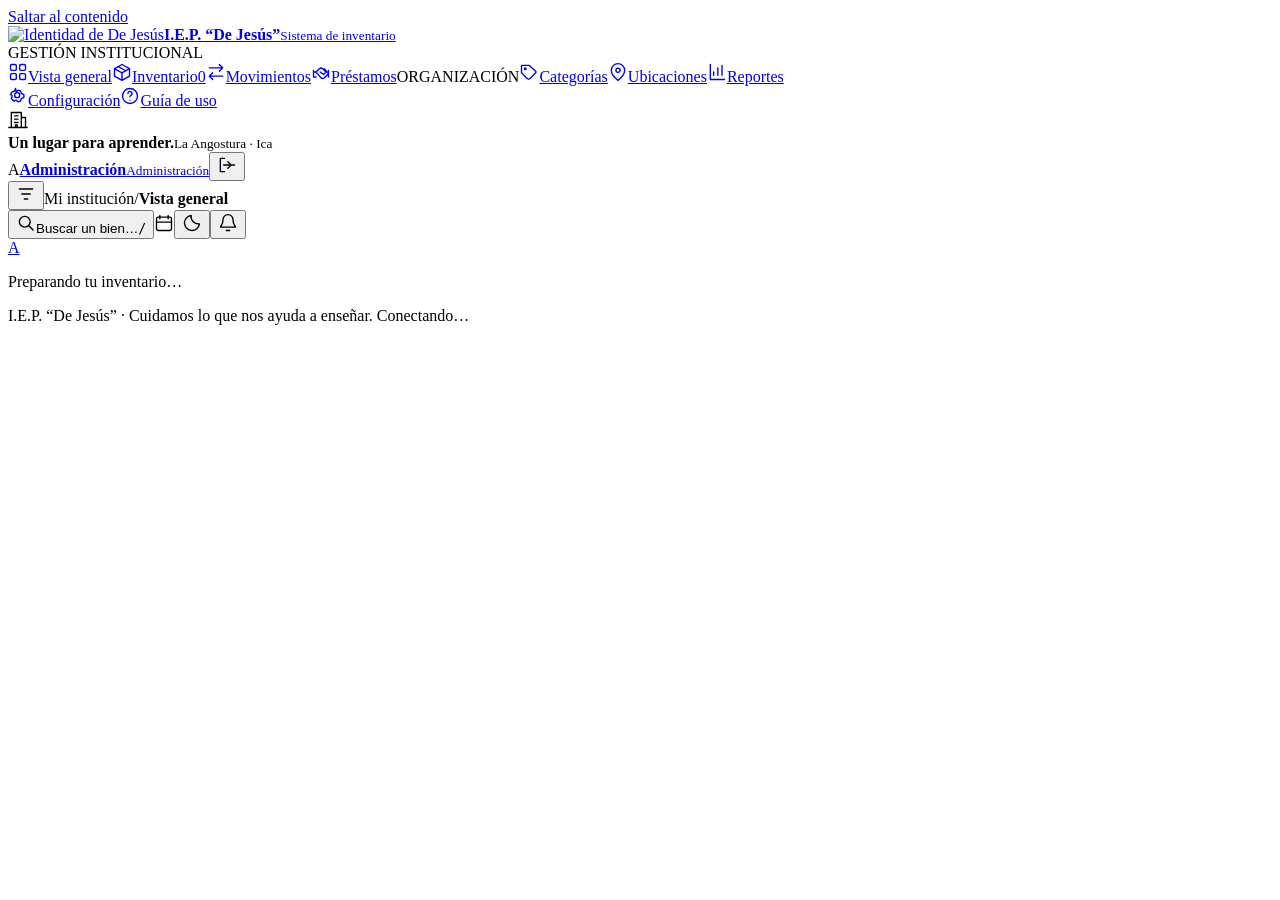
==== index.html @ 63b7b655 "Publicar interfaz del inventario conectada a Neon" ====
<!DOCTYPE html><html lang="es" data-theme="light"><head><meta charset="utf-8"><meta name="viewport" content="width=device-width"><link rel="icon" type="image/svg+xml" href="/iep_jesus_page/inventario-icon.svg"><meta name="generator" content="Astro v7.4.2"><meta name="description" content="Inventario institucional de la I.E.P. De Jesús. Administra bienes, materiales, ubicaciones y préstamos en un solo lugar."><meta name="theme-color" content="#343775"><title>Inventario · I.E.P. De Jesús</title><script>try { document.documentElement.dataset.theme = localStorage.getItem('dejesus-theme') === 'dark' ? 'dark' : 'light'; } catch {}</script><meta http-equiv="content-security-policy" content="default-src 'self';connect-src 'self' https://br-noisy-leaf-b7az2vi0-inventario.compute.c-13.us-east-1.aws.neon.tech;img-src 'self' data: blob:;object-src 'none';base-uri 'self';form-action 'self'; script-src 'self' 'sha256-xIb/Pa7FUshAu4ihwjchYcQpyCI8eS8kt40GpOAYCz8=' 'sha256-1BvDVWLr3QCC20uHhUDi27eDFVJpk1uMQJGIWKUks2I=' 'sha256-kmZE/W8I1iuTnl1b3yqzv9/DQZenPngd3NjSKMQl7y0=' 'sha256-Y8t0ntteBwH+PqGKUyjWW3CAk+BNJKSoQc0xZ68FjhM=' 'sha256-0O7iB6zr9x0r6X6eWYITC9V5q+yWCGAoFvcysBGbY9Q=' 'sha256-yTvtjXl5x1VcsFuOYXSO/vETrOcXDGeMldW3OZUsuZ4='; style-src 'self' 'unsafe-inline' ;"><link rel="stylesheet" href="/iep_jesus_page/_astro/DeploymentPending.De5_iEzr.css"></head><body><a class="skip-link" href="#main-content">Saltar al contenido</a><div class="sidebar-backdrop" id="sidebar-backdrop"></div><aside class="sidebar" id="sidebar" aria-label="Navegación principal"><a class="brand" href="#resumen" aria-label="De Jesús, inicio"><img src="/iep_jesus_page/escudo.svg" alt="Identidad de De Jesús" class="school-logo" width="47" height="47"><span><strong id="brand-name">I.E.P. “De Jesús”</strong><small>Sistema de inventario</small></span></a><div class="workspace-label"><span class="workspace-dot"></span> GESTIÓN INSTITUCIONAL</div><nav class="main-nav"><a href="#resumen" data-nav="resumen" class="nav-link active"><svg class="icon" width="20" height="20" viewBox="0 0 24 24" fill="none" stroke="currentColor" stroke-width="1.65" stroke-linecap="round" stroke-linejoin="round" aria-hidden="true"><rect x="3" y="3" width="7" height="7" rx="1.5"/><rect x="14" y="3" width="7" height="7" rx="1.5"/><rect x="3" y="14" width="7" height="7" rx="1.5"/><rect x="14" y="14" width="7" height="7" rx="1.5"/></svg><span>Vista general</span></a><a href="#inventario" data-nav="inventario" class="nav-link"><svg class="icon" width="20" height="20" viewBox="0 0 24 24" fill="none" stroke="currentColor" stroke-width="1.65" stroke-linecap="round" stroke-linejoin="round" aria-hidden="true"><path d="m12 3 9 5-9 5-9-5 9-5Z"/><path d="M3 8v9l9 5 9-5V8M12 13v9M7.5 5.5l9 5"/></svg><span>Inventario</span><span class="nav-count" id="inventory-count">0</span></a><a href="#movimientos" data-nav="movimientos" class="nav-link"><svg class="icon" width="20" height="20" viewBox="0 0 24 24" fill="none" stroke="currentColor" stroke-width="1.65" stroke-linecap="round" stroke-linejoin="round" aria-hidden="true"><path d="M4 7h16m-4-4 4 4-4 4M20 17H4m4-4-4 4 4 4"/></svg><span>Movimientos</span></a><a href="#prestamos" data-nav="prestamos" class="nav-link"><svg class="icon" width="20" height="20" viewBox="0 0 24 24" fill="none" stroke="currentColor" stroke-width="1.65" stroke-linecap="round" stroke-linejoin="round" aria-hidden="true"><path d="M3 12h3l4-4a3 3 0 0 1 4 0l4 4-3 3-4-3M6 12l6 7a3 3 0 0 0 4 0l5-5-5-6M3 10v8h3M21 10v8"/></svg><span>Préstamos</span><span class="nav-count" id="loan-count" hidden>0</span></a><span class="nav-section">ORGANIZACIÓN</span><a href="#categorias" data-nav="categorias" class="nav-link"><svg class="icon" width="20" height="20" viewBox="0 0 24 24" fill="none" stroke="currentColor" stroke-width="1.65" stroke-linecap="round" stroke-linejoin="round" aria-hidden="true"><path d="M20 13 13 20a2 2 0 0 1-3 0l-7-7V4h9l8 7a1.5 1.5 0 0 1 0 2Z"/><circle cx="7.5" cy="8" r="1"/></svg><span>Categorías</span></a><a href="#ubicaciones" data-nav="ubicaciones" class="nav-link"><svg class="icon" width="20" height="20" viewBox="0 0 24 24" fill="none" stroke="currentColor" stroke-width="1.65" stroke-linecap="round" stroke-linejoin="round" aria-hidden="true"><path d="M20 10c0 6-8 12-8 12S4 16 4 10a8 8 0 1 1 16 0Z"/><circle cx="12" cy="10" r="2.5"/></svg><span>Ubicaciones</span></a><a href="#reportes" data-nav="reportes" class="nav-link"><svg class="icon" width="20" height="20" viewBox="0 0 24 24" fill="none" stroke="currentColor" stroke-width="1.65" stroke-linecap="round" stroke-linejoin="round" aria-hidden="true"><path d="M4 3v18h17M8 16v-4M13 16V7M18 16V4"/></svg><span>Reportes</span></a></nav><div class="sidebar-bottom"><nav><a href="#configuracion" data-nav="configuracion" class="nav-link"><svg class="icon" width="20" height="20" viewBox="0 0 24 24" fill="none" stroke="currentColor" stroke-width="1.65" stroke-linecap="round" stroke-linejoin="round" aria-hidden="true"><path d="m9 3-1 3-3 1-2 3 2 2-1 3 3 3 3-1 2 2 3-1 1-3 3-1v-4l-3-1-1-3-3-1-2 2Z"/><circle cx="11" cy="11" r="3"/></svg><span>Configuración</span></a><a href="#ayuda" data-nav="ayuda" class="nav-link"><svg class="icon" width="20" height="20" viewBox="0 0 24 24" fill="none" stroke="currentColor" stroke-width="1.65" stroke-linecap="round" stroke-linejoin="round" aria-hidden="true"><circle cx="12" cy="12" r="9"/><path d="M9.5 9a2.5 2.5 0 1 1 4 2c-1.5 1-1.5 1-1.5 2M12 17h.01"/></svg><span>Guía de uso</span></a></nav><div class="school-footer"><span class="school-footer-icon"><svg class="icon" width="20" height="20" viewBox="0 0 24 24" fill="none" stroke="currentColor" stroke-width="1.65" stroke-linecap="round" stroke-linejoin="round" aria-hidden="true"><path d="M4 21V3h12v18M16 9h5v12M1 21h22M8 7h4m-4 4h4m-4 4h4m-3 6v-3h2v3"/></svg></span><div><strong>Un lugar para aprender.</strong><small id="school-address">La Angostura · Ica</small></div></div><div class="sidebar-account"><span class="account-avatar" data-user-initials>A</span><a href="#configuracion" class="account-copy"><strong data-user-name>Administración</strong><small>Administración</small></a><button class="icon-button" data-action="logout" aria-label="Cerrar sesión" title="Cerrar sesión"><svg class="icon" width="20" height="20" viewBox="0 0 24 24" fill="none" stroke="currentColor" stroke-width="1.65" stroke-linecap="round" stroke-linejoin="round" aria-hidden="true"><path d="M9 4H4v16h5M13 8l4 4-4 4m-5-4h13"/></svg></button></div></div></aside><div class="app-shell"><header class="topbar"><div class="breadcrumb"><button class="icon-button mobile-menu" id="menu-toggle" aria-label="Abrir menú" aria-expanded="false"><svg class="icon" width="20" height="20" viewBox="0 0 24 24" fill="none" stroke="currentColor" stroke-width="1.65" stroke-linecap="round" stroke-linejoin="round" aria-hidden="true"><path d="M4 6h16M7 12h10m-7 6h4"/></svg></button><span class="breadcrumb-root">Mi institución</span><span class="breadcrumb-slash">/</span><strong id="breadcrumb-current">Vista general</strong></div><div class="topbar-actions"><button class="top-search" data-action="global-search" aria-label="Buscar un bien"><svg class="icon" width="20" height="20" viewBox="0 0 24 24" fill="none" stroke="currentColor" stroke-width="1.65" stroke-linecap="round" stroke-linejoin="round" aria-hidden="true"><circle cx="10.5" cy="10.5" r="6.5"/><path d="m16 16 4.5 4.5"/></svg><span>Buscar un bien…</span><kbd>/</kbd></button><span class="topbar-date"><svg class="icon" width="20" height="20" viewBox="0 0 24 24" fill="none" stroke="currentColor" stroke-width="1.65" stroke-linecap="round" stroke-linejoin="round" aria-hidden="true"><rect x="3" y="5" width="18" height="16" rx="2"/><path d="M7 3v4m10-4v4M3 11h18"/></svg><span id="topbar-date"></span></span><button class="icon-button" id="theme-toggle" aria-label="Cambiar a tema oscuro" title="Cambiar tema"><svg class="icon" width="20" height="20" viewBox="0 0 24 24" fill="none" stroke="currentColor" stroke-width="1.65" stroke-linecap="round" stroke-linejoin="round" aria-hidden="true"><path d="M20.9 13a9 9 0 0 1-10-10 9 9 0 1 0 10 10Z"/></svg></button><button class="icon-button notification-button" id="notifications" aria-label="Ver alertas" title="Ver alertas"><svg class="icon" width="20" height="20" viewBox="0 0 24 24" fill="none" stroke="currentColor" stroke-width="1.65" stroke-linecap="round" stroke-linejoin="round" aria-hidden="true"><path d="M18 8a6 6 0 0 0-12 0c0 7-3 7-3 9h18c0-2-3-2-3-9M10 21h4"/></svg><span id="notification-dot" hidden></span></button><div class="topbar-divider"></div><a href="#configuracion" class="user-avatar" data-user-initials aria-label="Configuración de mi cuenta">A</a></div></header><main id="main-content" tabindex="-1"><div id="page-content" aria-busy="true"><div class="initial-loading"><div class="spinner"></div><p>Preparando tu inventario…</p></div></div></main><footer class="app-footer"><span>I.E.P. “De Jesús” <span class="footer-dot">·</span> Cuidamos lo que nos ayuda a enseñar.</span><span class="connection-status" id="connection-status"><span></span> Conectando…</span></footer></div><dialog id="app-dialog" aria-labelledby="dialog-title"><div id="dialog-content"></div></dialog><div id="toast" class="toast" role="status" aria-live="polite"></div><noscript><div class="noscript-message">Activa JavaScript en tu navegador para usar el sistema de inventario.</div></noscript><script type="module" src="/iep_jesus_page/_astro/index.astro_astro_type_script_index_0_lang.Cg7_XPXj.js"></script></body></html>
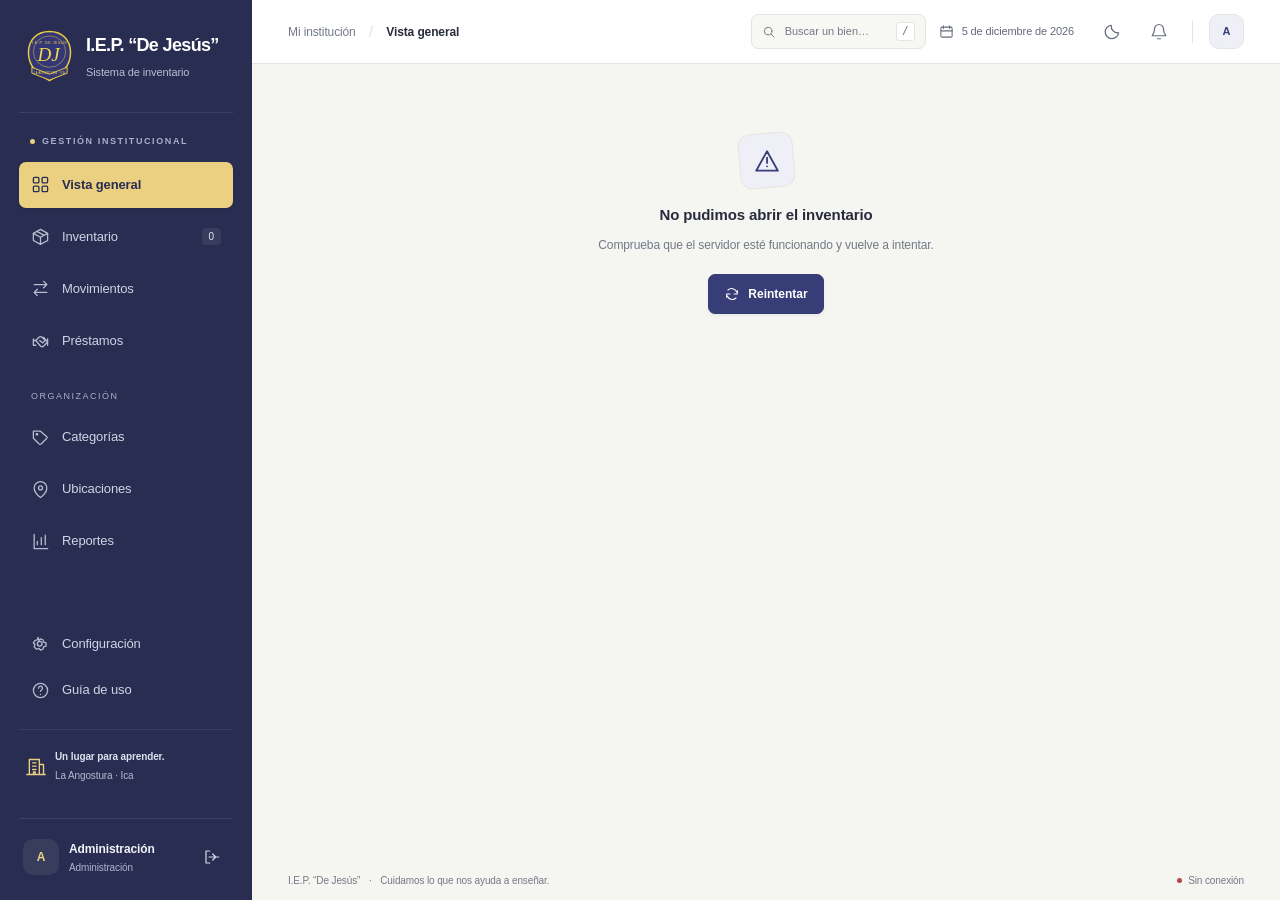
==== commit 3f2121a4: "Fixes page link" ====
--- a/index.html
+++ b/index.html
@@ -1 +1 @@
-<!DOCTYPE html><html lang="es" data-theme="light"><head><meta charset="utf-8"><meta name="viewport" content="width=device-width"><link rel="icon" type="image/svg+xml" href="/iep_jesus_page/inventario-icon.svg"><meta name="generator" content="Astro v7.4.2"><meta name="description" content="Inventario institucional de la I.E.P. De Jesús. Administra bienes, materiales, ubicaciones y préstamos en un solo lugar."><meta name="theme-color" content="#343775"><title>Inventario · I.E.P. De Jesús</title><script>try { document.documentElement.dataset.theme = localStorage.getItem('dejesus-theme') === 'dark' ? 'dark' : 'light'; } catch {}</script><meta http-equiv="content-security-policy" content="default-src 'self';connect-src 'self' https://br-noisy-leaf-b7az2vi0-inventario.compute.c-13.us-east-1.aws.neon.tech;img-src 'self' data: blob:;object-src 'none';base-uri 'self';form-action 'self'; script-src 'self' 'sha256-xIb/Pa7FUshAu4ihwjchYcQpyCI8eS8kt40GpOAYCz8=' 'sha256-1BvDVWLr3QCC20uHhUDi27eDFVJpk1uMQJGIWKUks2I=' 'sha256-kmZE/W8I1iuTnl1b3yqzv9/DQZenPngd3NjSKMQl7y0=' 'sha256-Y8t0ntteBwH+PqGKUyjWW3CAk+BNJKSoQc0xZ68FjhM=' 'sha256-0O7iB6zr9x0r6X6eWYITC9V5q+yWCGAoFvcysBGbY9Q=' 'sha256-yTvtjXl5x1VcsFuOYXSO/vETrOcXDGeMldW3OZUsuZ4='; style-src 'self' 'unsafe-inline' ;"><link rel="stylesheet" href="/iep_jesus_page/_astro/DeploymentPending.De5_iEzr.css"></head><body><a class="skip-link" href="#main-content">Saltar al contenido</a><div class="sidebar-backdrop" id="sidebar-backdrop"></div><aside class="sidebar" id="sidebar" aria-label="Navegación principal"><a class="brand" href="#resumen" aria-label="De Jesús, inicio"><img src="/iep_jesus_page/escudo.svg" alt="Identidad de De Jesús" class="school-logo" width="47" height="47"><span><strong id="brand-name">I.E.P. “De Jesús”</strong><small>Sistema de inventario</small></span></a><div class="workspace-label"><span class="workspace-dot"></span> GESTIÓN INSTITUCIONAL</div><nav class="main-nav"><a href="#resumen" data-nav="resumen" class="nav-link active"><svg class="icon" width="20" height="20" viewBox="0 0 24 24" fill="none" stroke="currentColor" stroke-width="1.65" stroke-linecap="round" stroke-linejoin="round" aria-hidden="true"><rect x="3" y="3" width="7" height="7" rx="1.5"/><rect x="14" y="3" width="7" height="7" rx="1.5"/><rect x="3" y="14" width="7" height="7" rx="1.5"/><rect x="14" y="14" width="7" height="7" rx="1.5"/></svg><span>Vista general</span></a><a href="#inventario" data-nav="inventario" class="nav-link"><svg class="icon" width="20" height="20" viewBox="0 0 24 24" fill="none" stroke="currentColor" stroke-width="1.65" stroke-linecap="round" stroke-linejoin="round" aria-hidden="true"><path d="m12 3 9 5-9 5-9-5 9-5Z"/><path d="M3 8v9l9 5 9-5V8M12 13v9M7.5 5.5l9 5"/></svg><span>Inventario</span><span class="nav-count" id="inventory-count">0</span></a><a href="#movimientos" data-nav="movimientos" class="nav-link"><svg class="icon" width="20" height="20" viewBox="0 0 24 24" fill="none" stroke="currentColor" stroke-width="1.65" stroke-linecap="round" stroke-linejoin="round" aria-hidden="true"><path d="M4 7h16m-4-4 4 4-4 4M20 17H4m4-4-4 4 4 4"/></svg><span>Movimientos</span></a><a href="#prestamos" data-nav="prestamos" class="nav-link"><svg class="icon" width="20" height="20" viewBox="0 0 24 24" fill="none" stroke="currentColor" stroke-width="1.65" stroke-linecap="round" stroke-linejoin="round" aria-hidden="true"><path d="M3 12h3l4-4a3 3 0 0 1 4 0l4 4-3 3-4-3M6 12l6 7a3 3 0 0 0 4 0l5-5-5-6M3 10v8h3M21 10v8"/></svg><span>Préstamos</span><span class="nav-count" id="loan-count" hidden>0</span></a><span class="nav-section">ORGANIZACIÓN</span><a href="#categorias" data-nav="categorias" class="nav-link"><svg class="icon" width="20" height="20" viewBox="0 0 24 24" fill="none" stroke="currentColor" stroke-width="1.65" stroke-linecap="round" stroke-linejoin="round" aria-hidden="true"><path d="M20 13 13 20a2 2 0 0 1-3 0l-7-7V4h9l8 7a1.5 1.5 0 0 1 0 2Z"/><circle cx="7.5" cy="8" r="1"/></svg><span>Categorías</span></a><a href="#ubicaciones" data-nav="ubicaciones" class="nav-link"><svg class="icon" width="20" height="20" viewBox="0 0 24 24" fill="none" stroke="currentColor" stroke-width="1.65" stroke-linecap="round" stroke-linejoin="round" aria-hidden="true"><path d="M20 10c0 6-8 12-8 12S4 16 4 10a8 8 0 1 1 16 0Z"/><circle cx="12" cy="10" r="2.5"/></svg><span>Ubicaciones</span></a><a href="#reportes" data-nav="reportes" class="nav-link"><svg class="icon" width="20" height="20" viewBox="0 0 24 24" fill="none" stroke="currentColor" stroke-width="1.65" stroke-linecap="round" stroke-linejoin="round" aria-hidden="true"><path d="M4 3v18h17M8 16v-4M13 16V7M18 16V4"/></svg><span>Reportes</span></a></nav><div class="sidebar-bottom"><nav><a href="#configuracion" data-nav="configuracion" class="nav-link"><svg class="icon" width="20" height="20" viewBox="0 0 24 24" fill="none" stroke="currentColor" stroke-width="1.65" stroke-linecap="round" stroke-linejoin="round" aria-hidden="true"><path d="m9 3-1 3-3 1-2 3 2 2-1 3 3 3 3-1 2 2 3-1 1-3 3-1v-4l-3-1-1-3-3-1-2 2Z"/><circle cx="11" cy="11" r="3"/></svg><span>Configuración</span></a><a href="#ayuda" data-nav="ayuda" class="nav-link"><svg class="icon" width="20" height="20" viewBox="0 0 24 24" fill="none" stroke="currentColor" stroke-width="1.65" stroke-linecap="round" stroke-linejoin="round" aria-hidden="true"><circle cx="12" cy="12" r="9"/><path d="M9.5 9a2.5 2.5 0 1 1 4 2c-1.5 1-1.5 1-1.5 2M12 17h.01"/></svg><span>Guía de uso</span></a></nav><div class="school-footer"><span class="school-footer-icon"><svg class="icon" width="20" height="20" viewBox="0 0 24 24" fill="none" stroke="currentColor" stroke-width="1.65" stroke-linecap="round" stroke-linejoin="round" aria-hidden="true"><path d="M4 21V3h12v18M16 9h5v12M1 21h22M8 7h4m-4 4h4m-4 4h4m-3 6v-3h2v3"/></svg></span><div><strong>Un lugar para aprender.</strong><small id="school-address">La Angostura · Ica</small></div></div><div class="sidebar-account"><span class="account-avatar" data-user-initials>A</span><a href="#configuracion" class="account-copy"><strong data-user-name>Administración</strong><small>Administración</small></a><button class="icon-button" data-action="logout" aria-label="Cerrar sesión" title="Cerrar sesión"><svg class="icon" width="20" height="20" viewBox="0 0 24 24" fill="none" stroke="currentColor" stroke-width="1.65" stroke-linecap="round" stroke-linejoin="round" aria-hidden="true"><path d="M9 4H4v16h5M13 8l4 4-4 4m-5-4h13"/></svg></button></div></div></aside><div class="app-shell"><header class="topbar"><div class="breadcrumb"><button class="icon-button mobile-menu" id="menu-toggle" aria-label="Abrir menú" aria-expanded="false"><svg class="icon" width="20" height="20" viewBox="0 0 24 24" fill="none" stroke="currentColor" stroke-width="1.65" stroke-linecap="round" stroke-linejoin="round" aria-hidden="true"><path d="M4 6h16M7 12h10m-7 6h4"/></svg></button><span class="breadcrumb-root">Mi institución</span><span class="breadcrumb-slash">/</span><strong id="breadcrumb-current">Vista general</strong></div><div class="topbar-actions"><button class="top-search" data-action="global-search" aria-label="Buscar un bien"><svg class="icon" width="20" height="20" viewBox="0 0 24 24" fill="none" stroke="currentColor" stroke-width="1.65" stroke-linecap="round" stroke-linejoin="round" aria-hidden="true"><circle cx="10.5" cy="10.5" r="6.5"/><path d="m16 16 4.5 4.5"/></svg><span>Buscar un bien…</span><kbd>/</kbd></button><span class="topbar-date"><svg class="icon" width="20" height="20" viewBox="0 0 24 24" fill="none" stroke="currentColor" stroke-width="1.65" stroke-linecap="round" stroke-linejoin="round" aria-hidden="true"><rect x="3" y="5" width="18" height="16" rx="2"/><path d="M7 3v4m10-4v4M3 11h18"/></svg><span id="topbar-date"></span></span><button class="icon-button" id="theme-toggle" aria-label="Cambiar a tema oscuro" title="Cambiar tema"><svg class="icon" width="20" height="20" viewBox="0 0 24 24" fill="none" stroke="currentColor" stroke-width="1.65" stroke-linecap="round" stroke-linejoin="round" aria-hidden="true"><path d="M20.9 13a9 9 0 0 1-10-10 9 9 0 1 0 10 10Z"/></svg></button><button class="icon-button notification-button" id="notifications" aria-label="Ver alertas" title="Ver alertas"><svg class="icon" width="20" height="20" viewBox="0 0 24 24" fill="none" stroke="currentColor" stroke-width="1.65" stroke-linecap="round" stroke-linejoin="round" aria-hidden="true"><path d="M18 8a6 6 0 0 0-12 0c0 7-3 7-3 9h18c0-2-3-2-3-9M10 21h4"/></svg><span id="notification-dot" hidden></span></button><div class="topbar-divider"></div><a href="#configuracion" class="user-avatar" data-user-initials aria-label="Configuración de mi cuenta">A</a></div></header><main id="main-content" tabindex="-1"><div id="page-content" aria-busy="true"><div class="initial-loading"><div class="spinner"></div><p>Preparando tu inventario…</p></div></div></main><footer class="app-footer"><span>I.E.P. “De Jesús” <span class="footer-dot">·</span> Cuidamos lo que nos ayuda a enseñar.</span><span class="connection-status" id="connection-status"><span></span> Conectando…</span></footer></div><dialog id="app-dialog" aria-labelledby="dialog-title"><div id="dialog-content"></div></dialog><div id="toast" class="toast" role="status" aria-live="polite"></div><noscript><div class="noscript-message">Activa JavaScript en tu navegador para usar el sistema de inventario.</div></noscript><script type="module" src="/iep_jesus_page/_astro/index.astro_astro_type_script_index_0_lang.Cg7_XPXj.js"></script></body></html>+<!DOCTYPE html><html lang="es" data-theme="light"><head><meta charset="utf-8"><meta name="viewport" content="width=device-width"><link rel="icon" type="image/svg+xml" href="/inventario-icon.svg"><meta name="generator" content="Astro v7.4.2"><meta name="description" content="Inventario institucional de la I.E.P. De Jesús. Administra bienes, materiales, ubicaciones y préstamos en un solo lugar."><meta name="theme-color" content="#343775"><title>Inventario · I.E.P. De Jesús</title><script>try { document.documentElement.dataset.theme = localStorage.getItem('dejesus-theme') === 'dark' ? 'dark' : 'light'; } catch {}</script><meta http-equiv="content-security-policy" content="default-src 'self';connect-src 'self' https://br-noisy-leaf-b7az2vi0-inventario.compute.c-13.us-east-1.aws.neon.tech;img-src 'self' data: blob:;object-src 'none';base-uri 'self';form-action 'self'; script-src 'self' 'sha256-xIb/Pa7FUshAu4ihwjchYcQpyCI8eS8kt40GpOAYCz8=' 'sha256-1BvDVWLr3QCC20uHhUDi27eDFVJpk1uMQJGIWKUks2I=' 'sha256-kmZE/W8I1iuTnl1b3yqzv9/DQZenPngd3NjSKMQl7y0=' 'sha256-Y8t0ntteBwH+PqGKUyjWW3CAk+BNJKSoQc0xZ68FjhM=' 'sha256-0O7iB6zr9x0r6X6eWYITC9V5q+yWCGAoFvcysBGbY9Q=' 'sha256-yTvtjXl5x1VcsFuOYXSO/vETrOcXDGeMldW3OZUsuZ4='; style-src 'self' 'unsafe-inline' ;"><link rel="stylesheet" href="/_astro/DeploymentPending.DOOTuaUh.css"></head><body><a class="skip-link" href="#main-content">Saltar al contenido</a><div class="sidebar-backdrop" id="sidebar-backdrop"></div><aside class="sidebar" id="sidebar" aria-label="Navegación principal"><a class="brand" href="#resumen" aria-label="De Jesús, inicio"><img src="/escudo.svg" alt="Identidad de De Jesús" class="school-logo" width="47" height="47"><span><strong id="brand-name">I.E.P. “De Jesús”</strong><small>Sistema de inventario</small></span></a><div class="workspace-label"><span class="workspace-dot"></span> GESTIÓN INSTITUCIONAL</div><nav class="main-nav"><a href="#resumen" data-nav="resumen" class="nav-link active"><svg class="icon" width="20" height="20" viewBox="0 0 24 24" fill="none" stroke="currentColor" stroke-width="1.65" stroke-linecap="round" stroke-linejoin="round" aria-hidden="true"><rect x="3" y="3" width="7" height="7" rx="1.5"/><rect x="14" y="3" width="7" height="7" rx="1.5"/><rect x="3" y="14" width="7" height="7" rx="1.5"/><rect x="14" y="14" width="7" height="7" rx="1.5"/></svg><span>Vista general</span></a><a href="#inventario" data-nav="inventario" class="nav-link"><svg class="icon" width="20" height="20" viewBox="0 0 24 24" fill="none" stroke="currentColor" stroke-width="1.65" stroke-linecap="round" stroke-linejoin="round" aria-hidden="true"><path d="m12 3 9 5-9 5-9-5 9-5Z"/><path d="M3 8v9l9 5 9-5V8M12 13v9M7.5 5.5l9 5"/></svg><span>Inventario</span><span class="nav-count" id="inventory-count">0</span></a><a href="#movimientos" data-nav="movimientos" class="nav-link"><svg class="icon" width="20" height="20" viewBox="0 0 24 24" fill="none" stroke="currentColor" stroke-width="1.65" stroke-linecap="round" stroke-linejoin="round" aria-hidden="true"><path d="M4 7h16m-4-4 4 4-4 4M20 17H4m4-4-4 4 4 4"/></svg><span>Movimientos</span></a><a href="#prestamos" data-nav="prestamos" class="nav-link"><svg class="icon" width="20" height="20" viewBox="0 0 24 24" fill="none" stroke="currentColor" stroke-width="1.65" stroke-linecap="round" stroke-linejoin="round" aria-hidden="true"><path d="M3 12h3l4-4a3 3 0 0 1 4 0l4 4-3 3-4-3M6 12l6 7a3 3 0 0 0 4 0l5-5-5-6M3 10v8h3M21 10v8"/></svg><span>Préstamos</span><span class="nav-count" id="loan-count" hidden>0</span></a><span class="nav-section">ORGANIZACIÓN</span><a href="#categorias" data-nav="categorias" class="nav-link"><svg class="icon" width="20" height="20" viewBox="0 0 24 24" fill="none" stroke="currentColor" stroke-width="1.65" stroke-linecap="round" stroke-linejoin="round" aria-hidden="true"><path d="M20 13 13 20a2 2 0 0 1-3 0l-7-7V4h9l8 7a1.5 1.5 0 0 1 0 2Z"/><circle cx="7.5" cy="8" r="1"/></svg><span>Categorías</span></a><a href="#ubicaciones" data-nav="ubicaciones" class="nav-link"><svg class="icon" width="20" height="20" viewBox="0 0 24 24" fill="none" stroke="currentColor" stroke-width="1.65" stroke-linecap="round" stroke-linejoin="round" aria-hidden="true"><path d="M20 10c0 6-8 12-8 12S4 16 4 10a8 8 0 1 1 16 0Z"/><circle cx="12" cy="10" r="2.5"/></svg><span>Ubicaciones</span></a><a href="#reportes" data-nav="reportes" class="nav-link"><svg class="icon" width="20" height="20" viewBox="0 0 24 24" fill="none" stroke="currentColor" stroke-width="1.65" stroke-linecap="round" stroke-linejoin="round" aria-hidden="true"><path d="M4 3v18h17M8 16v-4M13 16V7M18 16V4"/></svg><span>Reportes</span></a></nav><div class="sidebar-bottom"><nav><a href="#configuracion" data-nav="configuracion" class="nav-link"><svg class="icon" width="20" height="20" viewBox="0 0 24 24" fill="none" stroke="currentColor" stroke-width="1.65" stroke-linecap="round" stroke-linejoin="round" aria-hidden="true"><path d="m9 3-1 3-3 1-2 3 2 2-1 3 3 3 3-1 2 2 3-1 1-3 3-1v-4l-3-1-1-3-3-1-2 2Z"/><circle cx="11" cy="11" r="3"/></svg><span>Configuración</span></a><a href="#ayuda" data-nav="ayuda" class="nav-link"><svg class="icon" width="20" height="20" viewBox="0 0 24 24" fill="none" stroke="currentColor" stroke-width="1.65" stroke-linecap="round" stroke-linejoin="round" aria-hidden="true"><circle cx="12" cy="12" r="9"/><path d="M9.5 9a2.5 2.5 0 1 1 4 2c-1.5 1-1.5 1-1.5 2M12 17h.01"/></svg><span>Guía de uso</span></a></nav><div class="school-footer"><span class="school-footer-icon"><svg class="icon" width="20" height="20" viewBox="0 0 24 24" fill="none" stroke="currentColor" stroke-width="1.65" stroke-linecap="round" stroke-linejoin="round" aria-hidden="true"><path d="M4 21V3h12v18M16 9h5v12M1 21h22M8 7h4m-4 4h4m-4 4h4m-3 6v-3h2v3"/></svg></span><div><strong>Un lugar para aprender.</strong><small id="school-address">La Angostura · Ica</small></div></div><div class="sidebar-account"><span class="account-avatar" data-user-initials>A</span><a href="#configuracion" class="account-copy"><strong data-user-name>Administración</strong><small>Administración</small></a><button class="icon-button" data-action="logout" aria-label="Cerrar sesión" title="Cerrar sesión"><svg class="icon" width="20" height="20" viewBox="0 0 24 24" fill="none" stroke="currentColor" stroke-width="1.65" stroke-linecap="round" stroke-linejoin="round" aria-hidden="true"><path d="M9 4H4v16h5M13 8l4 4-4 4m-5-4h13"/></svg></button></div></div></aside><div class="app-shell"><header class="topbar"><div class="breadcrumb"><button class="icon-button mobile-menu" id="menu-toggle" aria-label="Abrir menú" aria-expanded="false"><svg class="icon" width="20" height="20" viewBox="0 0 24 24" fill="none" stroke="currentColor" stroke-width="1.65" stroke-linecap="round" stroke-linejoin="round" aria-hidden="true"><path d="M4 6h16M7 12h10m-7 6h4"/></svg></button><span class="breadcrumb-root">Mi institución</span><span class="breadcrumb-slash">/</span><strong id="breadcrumb-current">Vista general</strong></div><div class="topbar-actions"><button class="top-search" data-action="global-search" aria-label="Buscar un bien"><svg class="icon" width="20" height="20" viewBox="0 0 24 24" fill="none" stroke="currentColor" stroke-width="1.65" stroke-linecap="round" stroke-linejoin="round" aria-hidden="true"><circle cx="10.5" cy="10.5" r="6.5"/><path d="m16 16 4.5 4.5"/></svg><span>Buscar un bien…</span><kbd>/</kbd></button><span class="topbar-date"><svg class="icon" width="20" height="20" viewBox="0 0 24 24" fill="none" stroke="currentColor" stroke-width="1.65" stroke-linecap="round" stroke-linejoin="round" aria-hidden="true"><rect x="3" y="5" width="18" height="16" rx="2"/><path d="M7 3v4m10-4v4M3 11h18"/></svg><span id="topbar-date"></span></span><button class="icon-button" id="theme-toggle" aria-label="Cambiar a tema oscuro" title="Cambiar tema"><svg class="icon" width="20" height="20" viewBox="0 0 24 24" fill="none" stroke="currentColor" stroke-width="1.65" stroke-linecap="round" stroke-linejoin="round" aria-hidden="true"><path d="M20.9 13a9 9 0 0 1-10-10 9 9 0 1 0 10 10Z"/></svg></button><button class="icon-button notification-button" id="notifications" aria-label="Ver alertas" title="Ver alertas"><svg class="icon" width="20" height="20" viewBox="0 0 24 24" fill="none" stroke="currentColor" stroke-width="1.65" stroke-linecap="round" stroke-linejoin="round" aria-hidden="true"><path d="M18 8a6 6 0 0 0-12 0c0 7-3 7-3 9h18c0-2-3-2-3-9M10 21h4"/></svg><span id="notification-dot" hidden></span></button><div class="topbar-divider"></div><a href="#configuracion" class="user-avatar" data-user-initials aria-label="Configuración de mi cuenta">A</a></div></header><main id="main-content" tabindex="-1"><div id="page-content" aria-busy="true"><div class="initial-loading"><div class="spinner"></div><p>Preparando tu inventario…</p></div></div></main><footer class="app-footer"><span>I.E.P. “De Jesús” <span class="footer-dot">·</span> Cuidamos lo que nos ayuda a enseñar.</span><span class="connection-status" id="connection-status"><span></span> Conectando…</span></footer></div><dialog id="app-dialog" aria-labelledby="dialog-title"><div id="dialog-content"></div></dialog><div id="toast" class="toast" role="status" aria-live="polite"></div><noscript><div class="noscript-message">Activa JavaScript en tu navegador para usar el sistema de inventario.</div></noscript><script type="module" src="/_astro/index.astro_astro_type_script_index_0_lang.B8qtEx_w.js"></script></body></html>
--- a/_astro/DeploymentPending.DOOTuaUh.css
+++ b/_astro/DeploymentPending.DOOTuaUh.css
@@ -0,0 +1 @@
+:root{--bg:#f7f8fb;--surface:#fff;--surface-soft:#f8f9fc;--text:#262936;--muted:#808493;--secondary:#646978;--line:#e8eaf0;--brand:#363978;--brand-soft:#eeeff8;--gold:#edd36a;--green:#27836a;--green-bg:#edf7f2;--amber:#a77820;--amber-bg:#fcf6e8;--red:#c25959;--red-bg:#fcf0ef;--shadow:0 16px 60px #15193616;color-scheme:light;font-synthesis:none;font-family:DM Sans,-apple-system,BlinkMacSystemFont,Segoe UI,sans-serif}:root[data-theme=dark]{--bg:#15171f;--surface:#1d202b;--surface-soft:#232733;--text:#e8e9f1;--muted:#969bad;--secondary:#b0b4c5;--line:#303443;--brand:#b5b8f3;--brand-soft:#30334d;--gold:#e5ca6b;--green:#7ecab0;--green-bg:#203b34;--amber:#e8bd71;--amber-bg:#3c3325;--red:#ed9c9c;--red-bg:#402a2d;color-scheme:dark}*{box-sizing:border-box}body{background:var(--bg);color:var(--text);margin:0;font-size:14px;line-height:1.5}button,input,select,textarea{font:inherit}button,a,input,select,textarea{-webkit-tap-highlight-color:transparent}button,a{touch-action:manipulation}button{cursor:pointer;color:inherit}button:disabled{cursor:not-allowed;opacity:.5}a{color:inherit;text-decoration:none}button:focus-visible,a:focus-visible{outline:3px solid var(--gold);outline-offset:3px}input:focus,select:focus,textarea:focus{outline:2px solid var(--brand);outline-offset:1px}h1,h2,h3,p{margin:0}h1,h2,h3{font-family:Manrope,Segoe UI,sans-serif}h1{letter-spacing:-1.1px;font-size:29px;font-weight:800;line-height:1.3}h2{letter-spacing:-.3px;font-size:16px;font-weight:750}h3{font-size:15px;font-weight:700}small{font-size:12px}svg{vertical-align:middle;flex-shrink:0}[hidden]{display:none!important}.muted{color:var(--muted)}.secondary{color:var(--secondary)}.skip-link{background:var(--brand);color:var(--surface);z-index:100;padding:12px;position:fixed;top:-60px;left:20px}.skip-link:focus{top:10px}.sidebar{background:var(--surface);border-right:1px solid var(--line);z-index:30;flex-direction:column;width:238px;padding:29px 17px 16px;display:flex;position:fixed;inset:0 auto 0 0;overflow-y:auto}.brand{align-items:center;gap:11px;padding:0 9px 28px;display:flex}.brand strong{letter-spacing:-.6px;font-family:Manrope,sans-serif;font-size:17px;font-weight:800;display:block}.brand small{color:var(--muted);margin-top:3px;font-size:11px;display:block}.school-logo{object-fit:contain;flex-shrink:0}.workspace-label{letter-spacing:1.3px;color:var(--muted);border-top:1px solid var(--line);align-items:center;gap:7px;padding:16px 13px 12px;font-size:9px;font-weight:650;display:flex}.workspace-dot{background:var(--brand);border-radius:50%;width:5px;height:5px}.main-nav{gap:5px;display:grid}.nav-link{color:var(--secondary);border-radius:6px;align-items:center;gap:11px;min-height:44px;padding:12px 13px;font-size:12.5px;transition:background .15s,color .15s;display:flex}.nav-link .icon{width:18px;height:18px}.nav-link:hover{background:var(--surface-soft);color:var(--brand)}.nav-link.active{background:var(--brand-soft);color:var(--brand);font-weight:650}.nav-count{background:var(--surface);color:var(--brand);border-radius:4px;margin-left:auto;padding:1px 6px;font-size:10px}.sidebar-bottom{margin-top:auto;padding-top:35px}.school-footer{border-top:1px solid var(--line);align-items:center;gap:9px;margin-top:20px;padding:22px 9px 16px;display:flex}.school-footer strong{font-size:10px;font-weight:550;display:block}.school-footer small{color:var(--muted);margin-top:4px;font-size:10px;display:block}.sidebar-version{color:var(--muted);justify-content:space-between;padding:0 10px;font-size:9px;display:flex}.app-shell{flex-direction:column;min-height:100vh;margin-left:238px;display:flex}.topbar{background:var(--surface);border-bottom:1px solid var(--line);justify-content:space-between;align-items:center;gap:15px;height:76px;padding:0 34px;display:flex}.breadcrumb{color:var(--muted);align-items:center;gap:15px;font-size:11.5px;display:flex}.breadcrumb strong{color:var(--text);font-weight:500}.breadcrumb-slash{color:var(--line);font-size:17px}.topbar-actions{align-items:center;gap:13px;display:flex}.topbar-date{color:var(--secondary);margin-right:8px;font-size:11px}.icon-button{width:34px;height:34px;color:var(--secondary);background:0 0;border:1px solid #0000;border-radius:6px;justify-content:center;align-items:center;display:inline-flex}.icon-button:hover{background:var(--brand-soft);color:var(--brand)}.icon-button .icon{width:18px;height:18px}.notification-button{position:relative}.notification-button>span{background:var(--gold);border:1px solid var(--surface);border-radius:50%;width:6px;height:6px;position:absolute;top:5px;right:6px}.topbar-divider{background:var(--line);width:1px;height:23px;margin:0 3px}.user-avatar{background:var(--brand-soft);color:var(--brand);border:1px solid var(--line);border-radius:50%;place-items:center;width:33px;height:33px;font-size:10px;font-weight:700;display:grid}.mobile-menu{display:none}main{flex:1;min-width:0;padding:34px 34px 26px}#page-content{max-width:1490px;margin:auto}.page-heading{justify-content:space-between;align-items:center;gap:20px;margin-bottom:28px;display:flex}.eyebrow{letter-spacing:1.7px;color:var(--brand);align-items:center;gap:7px;margin-bottom:8px;font-size:9px;font-weight:700;display:flex}.eyebrow:before{content:"";background:var(--gold);width:16px;height:2px}.page-heading p{color:var(--secondary);margin-top:8px;font-size:12px}.heading-actions{flex-shrink:0;align-items:center;gap:10px;display:flex}.btn{border:1px solid var(--line);background:var(--surface);white-space:nowrap;border-radius:6px;justify-content:center;align-items:center;gap:8px;min-height:38px;padding:9px 14px;font-size:11.5px;font-weight:550;transition:background .15s,border-color .15s;display:inline-flex}.btn .icon{width:16px;height:16px}.btn:hover{background:var(--surface-soft);border-color:var(--secondary)}.btn-primary{color:#fff;background:#363978;border-color:#363978}.btn-danger{background:var(--red-bg);color:var(--red);border-color:var(--red-bg)}.btn-text{color:var(--brand);background:0 0;border:0;min-height:32px;padding:3px 0;font-size:11px}.btn-text:hover{background:0 0;text-decoration:underline}.metric-grid{grid-template-columns:repeat(4,minmax(0,1fr));gap:17px;margin-bottom:23px;display:grid}.metric{border:1px solid var(--line);background:var(--surface);border-radius:8px;padding:19px 20px 16px;position:relative}.metric-label{color:var(--secondary);justify-content:space-between;align-items:center;gap:10px;font-size:11px;display:flex}.metric-icon{background:var(--brand-soft);width:31px;height:31px;color:var(--brand);border-radius:6px;place-items:center;display:grid}.metric-icon.amber{background:var(--amber-bg);color:var(--amber)}.metric-icon.green{background:var(--green-bg);color:var(--green)}.metric-value{letter-spacing:-1px;margin-top:9px;font-family:Manrope,sans-serif;font-size:31px;font-weight:750;line-height:1.4}.metric-note{color:var(--muted);margin-top:8px;font-size:10px}.metric-note .dot{background:var(--green);border-radius:50%;width:5px;height:5px;margin-right:5px;display:inline-block}.dashboard-grid{grid-template-columns:minmax(0,1.8fr) minmax(270px,1fr);align-items:start;gap:22px;margin-bottom:22px;display:grid}.dashboard-column{gap:22px;display:grid}.panel{background:var(--surface);border:1px solid var(--line);border-radius:8px;min-width:0;overflow:hidden}.panel-head{justify-content:space-between;align-items:center;gap:15px;padding:20px 22px 17px;display:flex}.panel-head p{color:var(--muted);margin-top:4px;font-size:10.5px}.panel-head h2{font-size:14px}.panel-head .btn-text .icon{width:13px}.badge{white-space:nowrap;background:var(--brand-soft);color:var(--brand);border-radius:4px;align-items:center;gap:5px;padding:4px 7px;font-size:9px;font-weight:550;display:inline-flex}.badge:before{content:"";background:currentColor;border-radius:50%;width:4px;height:4px}.badge-red{background:var(--red-bg);color:var(--red)}.badge-neutral{background:var(--surface-soft);color:var(--secondary)}.table-wrap{width:100%;overflow-x:auto}table{border-collapse:collapse;text-align:left;white-space:nowrap;width:100%}th{letter-spacing:.55px;text-transform:uppercase;color:var(--muted);background:var(--surface-soft);border-top:1px solid var(--line);border-bottom:1px solid var(--line);padding:12px 20px;font-size:9px;font-weight:600}td{border-bottom:1px solid var(--line);padding:17px 20px;font-size:11px}tr:last-child td{border-bottom:0}tbody tr:hover{background:var(--surface-soft)}.item-cell{align-items:center;gap:11px;display:flex}.item-symbol{background:var(--surface-soft);width:34px;height:35px;color:var(--brand);border:1px solid var(--line);border-radius:6px;flex-shrink:0;place-items:center;display:grid}.item-cell strong{font-size:11px;font-weight:550;display:block}.item-cell small{color:var(--muted);margin-top:3px;font-size:9px;display:block}.code-text{color:var(--muted);font-variant-numeric:tabular-nums;font-size:10px}.quantity{font-variant-numeric:tabular-nums;font-weight:650}.quantity.low{color:var(--amber)}.quantity small{color:var(--muted);margin-left:4px;font-size:9px;font-weight:400}.table-actions{gap:3px;display:flex}.table-footer{border-top:1px solid var(--line);color:var(--muted);justify-content:space-between;align-items:center;gap:10px;padding:13px 20px;font-size:10px;display:flex}.pagination{align-items:center;gap:6px;display:flex}.page-number{background:var(--brand-soft);width:27px;height:27px;color:var(--brand);border:0;border-radius:4px;font-size:10px}.category-row{align-items:center;gap:10px;margin-top:17px;display:flex}.category-row:first-child{margin-top:3px}.category-row>.item-symbol{border:0;width:30px;height:30px}.category-bar-wrap{flex:1;min-width:0}.category-bar-label{justify-content:space-between;gap:10px;margin-bottom:7px;font-size:10px;display:flex}.category-bar-label span:last-child{color:var(--muted)}.category-bar{background:var(--surface-soft);border-radius:3px;height:4px;overflow:hidden}.category-bar>span{background:var(--brand);opacity:.7;border-radius:3px;height:100%;display:block}.category-row:nth-child(2n) .category-bar>span{background:var(--gold);opacity:1}.alert-row{border-bottom:1px solid var(--line);align-items:flex-start;gap:11px;padding:14px 0;display:flex}.alert-row:first-child{padding-top:0}.alert-row:last-child{border:0;padding-bottom:0}.alert-icon{background:var(--amber-bg);width:29px;height:29px;color:var(--amber);border-radius:6px;flex-shrink:0;place-items:center;display:grid}.alert-icon .icon{width:15px;height:15px}.alert-row strong{font-size:11px;font-weight:550;display:block}.alert-row p{color:var(--muted);margin-top:4px;font-size:10px}.alert-row .btn-text{min-height:23px;font-size:10px}.all-good{align-items:center;gap:12px;padding:20px 0;display:flex}.all-good>.icon{color:var(--green);width:30px;height:30px}.all-good strong{font-size:12px;font-weight:550;display:block}.all-good p{color:var(--muted);margin-top:5px;font-size:10px}.welcome-note{background:var(--brand-soft);border:1px solid var(--line);border-radius:7px;justify-content:space-between;align-items:center;gap:20px;margin-bottom:23px;padding:17px 20px;display:flex}.welcome-note>div{align-items:center;gap:12px;display:flex}.welcome-note .icon{color:var(--brand)}.welcome-note strong{color:var(--brand);font-size:11px;font-weight:600;display:block}.welcome-note p{color:var(--secondary);margin-top:4px;font-size:10px}.filters{border-top:1px solid var(--line);flex-wrap:wrap;justify-content:space-between;align-items:center;gap:12px;padding:17px 20px;display:flex}.search-field{flex:1;min-width:180px;max-width:340px;position:relative}.search-field>.icon{width:15px;height:15px;color:var(--muted);position:absolute;top:11px;left:11px}.search-field input{background:var(--surface);border:1px solid var(--line);width:100%;height:37px;color:var(--text);border-radius:5px;padding:8px 12px 8px 35px;font-size:11px}.filter-selects{flex-wrap:wrap;gap:8px;display:flex}.filter-selects select{background:var(--surface);border:1px solid var(--line);color:var(--secondary);border-radius:5px;max-width:180px;min-height:37px;padding:7px 25px 7px 10px;font-size:10px}.tabs{border-bottom:1px solid var(--line);gap:24px;padding:0 22px;display:flex}.tab{color:var(--muted);background:0 0;border:0;border-bottom:2px solid #0000;align-items:center;gap:7px;margin-bottom:-1px;padding:16px 0 13px;font-size:11px;display:flex}.tab.active{border-bottom-color:var(--brand);color:var(--brand);font-weight:600}.tab>span{background:var(--surface-soft);border-radius:3px;padding:1px 5px;font-size:9px}.empty-state{text-align:center;white-space:normal;padding:44px 20px 40px}.empty-symbol{width:55px;height:55px;color:var(--brand);background:var(--brand-soft);border:1px solid var(--line);border-radius:12px;place-items:center;margin:0 auto 16px;display:grid;transform:rotate(-5deg)}.empty-symbol .icon{width:26px;height:26px;transform:rotate(5deg)}.empty-state p{max-width:330px;color:var(--muted);margin:8px auto 18px;font-size:11px;line-height:1.8}.empty-state.compact{padding:26px 15px}.empty-state.compact .empty-symbol{width:39px;height:39px;margin-bottom:11px}.empty-state.compact .icon{width:20px;height:20px}.empty-state.compact p{margin-bottom:0;font-size:10px}.activity-row{border-top:1px solid var(--line);align-items:center;gap:12px;padding:16px 22px;display:flex}.activity-icon{background:var(--green-bg);width:31px;height:31px;color:var(--green);border-radius:50%;flex-shrink:0;place-items:center;display:grid}.activity-icon .icon{width:15px;height:15px}.activity-icon.out{background:var(--amber-bg);color:var(--amber)}.activity-copy{flex:1;min-width:0}.activity-copy strong{text-overflow:ellipsis;white-space:nowrap;font-size:11px;font-weight:550;display:block;overflow:hidden}.activity-copy p{color:var(--muted);margin-top:4px;font-size:9px}.activity-time{color:var(--muted);text-align:right;white-space:nowrap;font-size:9px}.activity-count{font-size:11px;font-weight:650}.catalog-grid{grid-template-columns:repeat(3,minmax(0,1fr));gap:18px;display:grid}.catalog-card{background:var(--surface);border:1px solid var(--line);border-radius:8px;flex-direction:column;min-height:198px;padding:23px;display:flex}.catalog-top{justify-content:space-between;align-items:center;margin-bottom:16px;display:flex}.catalog-top .item-symbol{background:var(--brand-soft);border:0;width:39px;height:39px}.catalog-card p{color:var(--muted);flex:1;margin-top:7px;font-size:11px}.catalog-bottom{border-top:1px solid var(--line);color:var(--secondary);justify-content:space-between;align-items:center;margin-top:20px;padding-top:15px;font-size:10px;display:flex}.catalog-bottom strong{color:var(--text);margin-right:4px;font-size:13px}.catalog-add{border:1px dashed var(--line);min-height:198px;color:var(--muted);background:0 0;border-radius:8px;flex-direction:column;justify-content:center;align-items:center;gap:12px;font-size:11px;display:flex}.catalog-add:hover{border-color:var(--brand);color:var(--brand);background:var(--brand-soft)}.report-grid{grid-template-columns:1fr 1fr;gap:22px;display:grid}.report-row{border-bottom:1px solid var(--line);justify-content:space-between;align-items:center;padding:14px 0;font-size:11px;display:flex}.report-row:last-child{border:0}.report-row strong{font-weight:600}.report-tools{background:var(--surface);border:1px solid var(--line);border-radius:8px;flex-wrap:wrap;align-items:end;gap:12px;margin-bottom:22px;padding:20px;display:flex}.report-tools .field{flex:1;max-width:210px}.report-caption{color:var(--secondary);margin:0 0 16px;font-size:11px}.settings-grid{grid-template-columns:minmax(0,1.5fr) minmax(280px,1fr);align-items:start;gap:22px;display:grid}.settings-form>.btn{margin-top:20px}.logo-upload{border-bottom:1px solid var(--line);align-items:center;gap:20px;margin-bottom:22px;padding:8px 0 26px;display:flex}.logo-upload img{object-fit:contain;background:var(--surface-soft);border:1px solid var(--line);border-radius:8px;width:75px;height:75px;padding:6px}.logo-upload p{color:var(--muted);margin-top:7px;font-size:10px}.info-box{color:var(--secondary);background:var(--surface-soft);border:1px solid var(--line);border-radius:5px;padding:14px;font-size:11px;line-height:1.9}.info-box strong{color:var(--text)}.backup-card{gap:15px;display:grid}.backup-card>.icon{width:30px;height:30px;color:var(--brand)}.backup-card p{color:var(--secondary);font-size:11px;line-height:1.8}.theme-options{grid-template-columns:1fr 1fr;gap:10px;margin-top:12px;display:grid}.theme-option{border:1px solid var(--line);background:var(--surface);border-radius:6px;align-items:center;gap:10px;padding:15px;font-size:11px;display:flex}.theme-option.active{border-color:var(--brand);background:var(--brand-soft);color:var(--brand)}.help-grid{grid-template-columns:repeat(2,minmax(0,1fr));gap:18px;display:grid}.help-card{background:var(--surface);border:1px solid var(--line);border-radius:8px;padding:24px}.help-card h2{align-items:center;gap:10px;font-size:14px;display:flex}.help-card h2 .icon{color:var(--brand)}.help-card p{color:var(--secondary);margin-top:12px;font-size:12px;line-height:1.9}.help-card a{color:var(--brand);text-decoration:underline}.help-card ol{color:var(--secondary);padding-left:17px;font-size:12px;line-height:2.1}.app-footer{color:var(--muted);justify-content:space-between;gap:15px;width:100%;max-width:1558px;margin:auto;padding:18px 34px 22px;font-size:9px;display:flex}.footer-dot{margin:0 6px}.connection-status{white-space:nowrap;align-items:center;gap:6px;display:flex}.connection-status>span{background:var(--green);border-radius:50%;width:5px;height:5px}.connection-status.offline>span{background:var(--red)}dialog{border:1px solid var(--line);background:var(--surface);color:var(--text);width:min(600px,100vw - 28px);max-height:90vh;box-shadow:var(--shadow);border-radius:12px;padding:0}dialog::backdrop{backdrop-filter:blur(3px);background:#10132660}.dialog-head{border-bottom:1px solid var(--line);justify-content:space-between;align-items:flex-start;padding:24px 26px 20px;display:flex}.dialog-head p{color:var(--muted);margin-top:6px;font-size:11px}.dialog-footer{background:var(--surface-soft);border-top:1px solid var(--line);justify-content:flex-end;gap:10px;padding:17px 26px;display:flex}.form-grid{grid-template-columns:1fr 1fr;gap:17px;display:grid}.field{flex-direction:column;gap:7px;min-width:0;display:flex}.field.full{grid-column:1/-1}.field label{font-size:11px;font-weight:550}.field label>span{color:var(--muted);font-weight:400}.field input,.field select,.field textarea{border:1px solid var(--line);background:var(--surface);width:100%;color:var(--text);border-radius:5px;min-height:39px;padding:10px 11px;font-size:12px}.field textarea{resize:vertical;min-height:75px}.field input:disabled,.field select:disabled{background:var(--surface-soft);color:var(--muted)}.field small{color:var(--muted);font-size:10px}.form-error{background:var(--red-bg);color:var(--red);border:1px solid var(--red);border-radius:5px;margin-bottom:18px;padding:11px 13px;font-size:11px}.form-hint{color:var(--muted);margin-top:18px;font-size:10px;line-height:1.8}.movement-info{background:var(--brand-soft);color:var(--brand);border-radius:6px;align-items:flex-start;gap:9px;margin:0 0 18px;padding:13px;font-size:11px;display:flex}.detail-title{align-items:center;gap:14px;margin-bottom:24px;display:flex}.detail-title>.item-symbol{width:50px;height:50px}.detail-title h3{font-size:17px}.detail-grid{grid-template-columns:1fr 1fr;gap:20px;font-size:12px;display:grid}.detail-grid dt{color:var(--muted);margin-bottom:6px;font-size:10px}.detail-grid dd{margin:0}.toast{background:var(--text);color:var(--surface);box-shadow:var(--shadow);opacity:0;pointer-events:none;z-index:100;border-radius:7px;align-items:center;gap:10px;max-width:calc(100vw - 35px);padding:13px 19px;font-size:12px;transition:opacity .2s,transform .2s;display:flex;position:fixed;bottom:24px;left:calc(50% + 100px);transform:translate(-50%,15px)}.toast.visible{opacity:1;transform:translate(-50%)}.toast.error{background:var(--red);color:#fff}.toast .icon{width:17px;height:17px}.initial-loading{height:400px;color:var(--muted);flex-direction:column;justify-content:center;align-items:center;gap:16px;font-size:12px;display:flex}.spinner{border:2px solid var(--line);border-top-color:var(--brand);border-radius:50%;width:24px;height:24px;animation:.8s linear infinite spin}@keyframes spin{to{transform:rotate(360deg)}}.noscript-message{background:var(--surface);text-align:center;z-index:100;padding:40px;position:fixed;inset:20px}.sidebar-backdrop{display:none}.loan-summary{flex-wrap:wrap;gap:18px;margin-bottom:22px;display:flex}.loan-summary>span{color:var(--secondary);font-size:12px}.loan-summary strong{color:var(--text);margin-right:5px}.inline-note{color:var(--muted);background:var(--surface-soft);border-top:1px solid var(--line);padding:12px 20px;font-size:10px}.text-wrap{white-space:normal;min-width:130px;max-width:260px}.quick-guide{background:var(--surface);border:1px solid var(--line);border-radius:7px;align-items:center;gap:18px;padding:17px 22px;display:flex}.quick-guide>.icon{color:var(--brand);width:25px;height:25px}.quick-guide>div{flex:1}.quick-guide strong{font-size:11px;font-weight:550}.quick-guide p{color:var(--muted);margin-top:4px;font-size:10px}.filter-selects input[type=date]{border:1px solid var(--line);background:var(--surface);min-height:37px;color:var(--secondary);border-radius:5px;max-width:145px;padding:7px 9px;font-size:10px}main:focus{outline:none}:root{--muted:#737989;--red:#b24848}.nav-link,.page-heading p{font-size:13px}td{font-size:12px}th{font-size:10px}.item-cell strong,.metric-label,.field label{font-size:12px}.btn{font-size:12px}.metric-note{font-size:11px}@media (width>=1600px){main{padding-top:44px}.metric{padding:24px}.dashboard-grid{grid-template-columns:2fr 1fr}.metric-value{font-size:36px}.metric-value.currency{font-size:32px}.metric-note{margin-top:13px}td{padding-top:20px;padding-bottom:20px}}@media (width<=1180px){.sidebar{width:215px;padding-left:12px;padding-right:12px}.app-shell{margin-left:215px}main{padding:27px 25px}.topbar{padding:0 25px}.metric{padding:16px 15px}.metric-value{font-size:27px}.metric-value.currency{font-size:23px}.metric-label{font-size:10px}.dashboard-grid{grid-template-columns:minmax(0,1.5fr) minmax(250px,1fr);gap:16px}.panel-head,.panel-body{padding-left:17px;padding-right:17px}.catalog-grid{grid-template-columns:repeat(2,minmax(0,1fr))}.topbar-date{display:none}}@media (width<=950px){.sidebar{width:195px}.brand{gap:7px;padding-left:4px;padding-right:0}.brand strong{font-size:15px}.brand small{font-size:9px}.brand img{width:40px;height:43px}.workspace-label{letter-spacing:1px;font-size:8px}.app-shell{margin-left:195px}.nav-link{padding-left:10px;font-size:11px}.page-heading{align-items:flex-start}.heading-actions{gap:6px}.heading-actions .btn{padding:8px 10px;font-size:10px}.metric-grid{gap:10px}.metric{padding:14px 12px}.metric-label{display:block}.metric-icon{width:24px;height:24px;position:absolute;top:13px;right:12px}.metric-icon .icon{width:14px;height:14px}.metric-label>span:first-child{max-width:85px;min-height:30px;display:block}.metric-value{margin-top:4px;font-size:25px}.metric-value.currency{font-size:20px}.metric-note{font-size:9px}.dashboard-grid{grid-template-columns:1fr}.dashboard-column{grid-template-columns:1fr 1fr;gap:16px}.dashboard-grid>.dashboard-column:first-child,.settings-grid{grid-template-columns:1fr}.settings-grid>.dashboard-column{grid-template-columns:1fr 1fr}h1{font-size:25px}.report-grid{gap:16px}.topbar{height:66px}.app-footer{padding-left:25px;padding-right:25px;font-size:8px}}@media (width<=700px){.sidebar{width:238px;padding:24px 17px;transition:transform .2s;transform:translate(-100%)}.sidebar.open{transform:translate(0)}.sidebar-backdrop.open{z-index:29;background:#11152c60;display:block;position:fixed;inset:0}.brand{gap:11px;padding-left:9px}.brand strong{font-size:17px}.brand small{font-size:11px}.brand img{width:47px;height:47px}.workspace-label{font-size:9px}.nav-link{font-size:13px}.app-shell{margin-left:0}.mobile-menu{display:inline-flex}.topbar{gap:8px;height:62px;padding:0 16px}.breadcrumb{gap:9px;font-size:11px}.breadcrumb-root,.breadcrumb-slash{display:none}.topbar-actions{gap:6px}.topbar-divider{margin:0 4px}.icon-button{width:32px;height:32px}main{padding:25px 17px}.page-heading{flex-wrap:wrap;gap:18px;margin-bottom:22px}.page-heading h1{font-size:26px}.page-heading p{font-size:11px}.heading-actions{gap:8px}.heading-actions .btn{min-height:38px;padding:9px 13px;font-size:11px}.metric-grid{grid-template-columns:repeat(2,minmax(0,1fr));gap:12px;margin-bottom:18px}.metric{padding:17px 16px}.metric-label{font-size:11px}.metric-label>span:first-child{max-width:none;min-height:20px}.metric-icon{top:14px;right:15px}.metric-value{margin-top:7px;font-size:29px}.metric-value.currency{font-size:25px}.metric-note{margin-top:5px;font-size:9px}.dashboard-grid{gap:17px;margin-bottom:17px}.dashboard-column{gap:17px}.dashboard-column:last-child{grid-template-columns:1fr 1fr}.panel-head{padding:17px}.panel-head h2{font-size:13px}.panel-body{padding:0 17px 17px}.welcome-note{align-items:flex-start;gap:12px;padding:15px}.welcome-note>div{align-items:flex-start;gap:9px}.welcome-note .btn{white-space:normal;text-align:center;min-width:85px;padding:7px;font-size:10px}.app-footer{flex-wrap:wrap;padding:12px 17px 20px;font-size:8px}.app-footer>span:first-child{max-width:240px}.toast{bottom:18px;left:50%}.catalog-grid{gap:12px}.catalog-card{padding:18px}.catalog-card h3{font-size:13px}.catalog-card p{font-size:10px}.catalog-bottom{font-size:9px}.report-grid,.help-grid,.settings-grid>.dashboard-column{grid-template-columns:1fr}.tabs{gap:20px;padding:0 17px;overflow-x:auto}.tab{white-space:nowrap;font-size:10px}.filters{gap:10px;padding:13px 15px}.search-field{max-width:none}.filter-selects{gap:6px;width:100%}.filter-selects select{flex:1;min-width:0;max-width:none;font-size:10px}.quick-guide{gap:12px;padding:15px}.quick-guide .btn-text{font-size:10px}.dialog-head{padding:21px}.dialog-body{padding:20px}.dialog-footer{padding:16px 20px}.dialog-head h2{font-size:18px}.table-footer{padding-left:15px;padding-right:15px;font-size:9px}.report-tools{gap:10px}.report-tools .field{max-width:none}.report-tools .btn{flex:1}}@media (width<=420px){.dashboard-column:last-child{grid-template-columns:1fr}.metric-label{font-size:10px}.metric-value.currency{font-size:23px}.metric-note{font-size:8px}.form-grid{grid-template-columns:1fr}.field.full{grid-column:auto}.catalog-grid{grid-template-columns:1fr}.topbar-actions{gap:3px}.heading-actions{width:100%}.heading-actions .btn{flex:1}.metric-icon{width:23px;height:23px}.breadcrumb{gap:5px}.app-footer>span:first-child{max-width:210px}.help-card{padding:20px}.detail-grid{font-size:11px}.topbar-divider{display:none}}@media (prefers-reduced-motion:reduce){*,:before,:after{scroll-behavior:auto!important;transition:none!important;animation:none!important}}@media print{.sidebar,.topbar,.app-footer,.heading-actions,.filters,.tabs,.report-tools,.table-actions,.toast,.btn,.quick-guide,.welcome-note{display:none!important}.app-shell{margin:0}main{padding:0}body{color:#111;--text:#111;--surface:#fff;--surface-soft:#f5f5f5;--muted:#666;--line:#ddd;--brand:#343775;background:#fff}.metric-grid{grid-template-columns:repeat(4,1fr)}.panel,.metric{break-inside:avoid;box-shadow:none}.table-wrap{overflow:visible}td,th{padding:9px;font-size:9px}h1{font-size:24px}.page-heading:before{content:"I.E.P. De Jesús · Inventario institucional";font-size:12px;display:block}.page-heading{display:block}.page-heading>div{margin-top:12px}.report-grid{grid-template-columns:1fr 1fr}dialog,.table-footer{display:none}a[href]:after{content:none}}:root{--bg:#f5f5f1;--surface:#fff;--surface-soft:#f7f7f4;--text:#282b3c;--secondary:#646a78;--muted:#737986;--line:#e5e6e1;--brand:#373d77;--brand-soft:#eeeff7;--gold:#ead080;--sidebar-width:252px;--shadow:0 24px 90px #191e3830}:root[data-theme=dark]{--bg:#141720;--surface:#1d222e;--surface-soft:#252b37;--text:#f0f0f3;--secondary:#b8bdcc;--muted:#9da5b7;--line:#343b48;--brand:#c2c7ff;--brand-soft:#303952;--gold:#ead080}body{letter-spacing:-.12px;font-size:14px}.sidebar{width:var(--sidebar-width);color:#e7e8ef;background:#282d51;border:0;padding:30px 19px 20px}.brand{gap:12px;padding:0 6px 29px}.brand strong{color:#fff;letter-spacing:-.65px;font-size:18px}.brand small{color:#b8bdd5;margin-top:5px;font-size:11px}.brand img{width:49px;height:53px}.workspace-label{color:#a9b0cb;letter-spacing:1.6px;border-color:#ffffff18;padding:22px 11px 13px;font-size:9px}.workspace-dot{background:#ead080}.main-nav{gap:6px}.nav-link{color:#d0d4e5;border-radius:7px;gap:12px;min-height:46px;padding:12px;font-size:13px}.nav-link .icon{opacity:.85;width:19px;height:19px}.nav-link:hover{color:#fff;background:#ffffff0b}.nav-link.active{color:#282d51;background:#ead080;font-weight:650;box-shadow:0 2px 5px #0000000a}.nav-link.active .icon{opacity:1}.nav-count{color:#e4e7f6;background:#ffffff13;border-radius:4px;padding:1px 7px;font-size:10px}.nav-link.active .nav-count{color:#282d51;background:#ffffff50}.nav-section{letter-spacing:1.5px;color:#a9b0cb;padding:20px 12px 5px;font-size:9px;display:block}.sidebar-bottom{padding-top:24px}.school-footer{border-color:#ffffff16;margin-top:16px;padding:19px 7px 17px}.school-footer strong{color:#dfe2ee;font-size:10px}.school-footer small{color:#b2bad1;font-size:10px}.school-footer-icon{color:#ead080}.sidebar-version{color:#a7afc7;font-size:9px}.sidebar-account{border-top:1px solid #ffffff18;align-items:center;gap:10px;margin-top:18px;padding:20px 4px 5px;display:flex}.account-avatar{color:#ead080;background:#ffffff13;border-radius:10px;flex-shrink:0;place-items:center;width:36px;height:36px;font-size:12px;font-weight:650;display:grid}.account-copy{flex:1;min-width:0}.account-copy strong{color:#f1f2f8;text-overflow:ellipsis;white-space:nowrap;font-size:12px;font-weight:550;display:block;overflow:hidden}.account-copy small{color:#aeb7d0;margin-top:2px;font-size:10px;display:block}.sidebar-account .icon-button{color:#d4d8e8}.sidebar-account .icon-button:hover{color:#ead080;background:#ffffff0c}.app-shell{margin-left:var(--sidebar-width)}.topbar{background:var(--surface);gap:18px;height:79px;padding:0 36px}.breadcrumb{gap:13px;font-size:12px}.breadcrumb-root{color:var(--muted)}.breadcrumb strong{font-weight:550}.topbar-actions{gap:13px}.topbar-date{align-items:center;gap:8px;font-size:11px;display:flex}.topbar-date .icon{width:15px;height:15px}.top-search{border:1px solid var(--line);background:var(--surface-soft);color:var(--muted);border-radius:7px;align-items:center;gap:9px;height:35px;padding:0 10px;font-size:11px;display:flex}.top-search>.icon{width:14px;height:14px}.top-search kbd{border:1px solid var(--line);background:var(--surface);border-radius:3px;margin-left:18px;padding:0 5px;font:11px inherit}.user-avatar{background:var(--brand-soft);border-radius:10px;width:35px;height:35px;font-size:11px}main{padding:32px 36px 30px}.page-heading{gap:20px;margin-bottom:26px}.page-heading h1{letter-spacing:-1.1px;font-size:29px;line-height:1.35}.page-heading p{margin-top:7px;font-size:12.5px}.eyebrow{letter-spacing:1.8px;color:var(--muted);margin-bottom:8px;font-size:9px}.eyebrow:before{background:var(--brand);width:14px}.btn{border-radius:7px;gap:8px;min-height:40px;padding:9px 15px;font-size:12px}.btn-primary{color:#fff;background:#373d77;border-color:#373d77;box-shadow:0 2px 3px #282d5110}.btn-primary:hover{background:#2c3268;border-color:#2c3268}.btn-text{box-shadow:none;min-height:30px;padding:3px 0;font-size:11px}.btn:focus-visible,.icon-button:focus-visible{outline-offset:3px;outline:3px solid #d9ba5c}.heading-actions{gap:10px}.overview-banner{color:#fff;background:#343b6b;border-radius:12px;justify-content:space-between;align-items:center;gap:15px;min-height:188px;margin-bottom:23px;padding:27px 32px;display:flex;position:relative;overflow:hidden}.overview-banner:after{content:"";pointer-events:none;border:1px solid #ffffff10;border-radius:50%;width:195px;height:195px;position:absolute;top:-42px;right:43px}.overview-banner-copy{z-index:1;max-width:560px}.overview-banner .banner-kicker{letter-spacing:1.8px;color:#ead080;margin-bottom:11px;font-size:9px;font-weight:650;display:block}.overview-banner h2{letter-spacing:-.8px;max-width:430px;font-size:25px;font-weight:700;line-height:1.3}.overview-banner p{color:#d3d7eb;max-width:420px;margin-top:9px;font-size:11.5px;line-height:1.8}.overview-banner img{object-fit:contain;z-index:1;flex-shrink:0;width:235px;height:153px}.banner-action{color:#f3db94;background:0 0;border:0;align-items:center;gap:8px;min-height:26px;margin-top:15px;padding:0;font-size:11px;display:inline-flex}.banner-action .icon{width:14px;height:14px}.banner-action:hover{text-decoration:underline}.metric-grid{gap:16px;margin-bottom:25px}.metric{border-color:var(--line);border-radius:10px;padding:20px 21px 19px;box-shadow:0 2px 3px #222b3b02}.metric-label{color:var(--secondary);font-size:11.5px}.metric-icon{background:var(--brand-soft);border-radius:8px;width:32px;height:32px}.metric-icon .icon{width:18px;height:18px}.metric-value{letter-spacing:-1.2px;margin-top:11px;font-size:31px;line-height:1.4}.metric-value.currency{font-size:28px}.metric-note{margin-top:10px;font-size:10px;line-height:1.6}.metric-note .dot{background:var(--green)}.dashboard-grid{grid-template-columns:minmax(0,1.7fr) minmax(290px,1fr);gap:23px}.dashboard-column{gap:23px}.panel{border-color:var(--line);border-radius:10px;box-shadow:0 2px 3px #222b3b02}.panel-head{align-items:center;padding:22px 23px 19px}.panel-head h2{letter-spacing:-.3px;font-size:14px}.panel-head p{margin-top:5px;font-size:11px}.panel-head .btn-text{font-size:10.5px}.panel-body{padding:0 23px 23px}.badge{border-radius:5px;padding:4px 8px;font-size:10px;font-weight:550}.badge-green{background:var(--green-bg);color:var(--green)}.badge-amber{background:var(--amber-bg);color:var(--amber)}th{letter-spacing:.65px;background:var(--surface-soft);color:var(--secondary);padding:13px 21px;font-size:9px}td{padding:17px 21px;font-size:12px}.item-cell{gap:12px}.item-cell strong{font-size:12px;font-weight:550}.item-cell small{margin-top:5px;font-size:10px}.item-symbol{background:var(--brand-soft);border:0;border-radius:8px;width:36px;height:37px}.item-symbol .icon{width:18px;height:18px}.quantity{font-size:13px}.quantity small{font-size:10px}.table-footer{padding:15px 21px;font-size:10px}.table-actions .icon-button{width:32px;height:32px}.table-actions .icon{width:16px;height:16px}.activity-row{gap:12px;padding:16px 23px}.activity-copy strong{font-size:12px}.activity-copy p{margin-top:5px;font-size:10px}.activity-icon{border-radius:9px;width:33px;height:33px}.activity-time{font-size:10px}.activity-count{font-size:12px}.alert-list{padding:0 23px 23px}.alert-row{gap:11px;padding:15px 0}.alert-row strong{font-size:12px}.alert-row p{font-size:11px;line-height:1.7}.alert-icon{border-radius:8px;width:32px;height:32px}.all-good p{font-size:11px;line-height:1.7}.all-good{padding:15px 0}.category-summary{border-bottom:1px solid var(--line);align-items:center;gap:20px;margin-bottom:5px;padding:3px 0 20px;display:flex}.category-ring{border-radius:50%;flex-shrink:0;place-items:center;width:112px;height:112px;padding:13px;display:grid}.category-ring>div{background:var(--surface);border-radius:50%;flex-direction:column;justify-content:center;align-items:center;width:86px;height:86px;display:flex}.category-ring strong{letter-spacing:-1px;font-family:Manrope,sans-serif;font-size:26px;line-height:1.3}.category-ring small{color:var(--muted);font-size:10px}.category-summary-copy strong{font-size:12px;font-weight:550;display:block}.category-summary-copy p{color:var(--muted);margin-top:5px;font-size:10px;line-height:1.8}.category-row{gap:10px;margin-top:14px}.category-row>.item-symbol{background:var(--surface-soft);width:28px;height:28px}.category-bar-label{margin-bottom:6px;font-size:11px}.category-bar{height:4px}.category-row .category-bar>span{background:var(--category-color,var(--brand));opacity:1}.category-row:nth-child(2n) .category-bar>span{background:var(--category-color,var(--gold))}.quick-guide{background:var(--surface);border-radius:10px;gap:15px;padding:18px 23px}.quick-guide>.icon{width:26px;height:26px}.quick-guide strong{font-size:12px}.quick-guide p{margin-top:5px;font-size:11px;line-height:1.7}.welcome-note{background:var(--brand-soft);border-radius:9px}.filters{gap:12px;padding:19px 21px}.search-field{max-width:370px}.search-field input{border-radius:6px;height:40px;padding-left:37px;font-size:12px}.search-field>.icon{width:16px;height:16px;top:12px}.filter-selects select{border-radius:6px;height:40px;font-size:11px}.tabs{gap:28px;padding:0 22px}.tab{padding:18px 0 14px;font-size:12px}.tab>span{padding:1px 6px;font-size:10px}.empty-state{padding:45px 25px}.empty-state h3{font-size:15px}.empty-state p{max-width:340px;font-size:12px}.empty-state.compact h3{font-size:13px}.empty-state.compact p{font-size:11px}.catalog-grid{gap:20px}.catalog-card{border-radius:11px;padding:24px}.catalog-top .item-symbol{border-radius:11px;width:44px;height:44px}.catalog-card h3{font-size:16px}.catalog-card p{font-size:12px;line-height:1.8}.catalog-bottom{margin-top:25px;padding-top:18px;font-size:11px}.catalog-bottom strong{font-size:16px}.catalog-add{border-color:#cdd0d9;border-radius:11px;min-height:227px;font-size:12px}.dialog-head{padding:24px 27px 21px}.dialog-head h2{font-size:21px}.dialog-head p{font-size:12px}.dialog-body{padding:23px 27px}.dialog-footer{padding:18px 27px}dialog{border-radius:13px;width:min(635px,100vw - 28px)}.field{gap:8px}.field input,.field select,.field textarea{border-radius:6px;min-height:42px;padding:11px 12px;font-size:13px}.field small,.form-hint{font-size:11px}.form-grid{gap:19px}.settings-form{padding:0 24px 24px}.info-box{border-radius:7px;font-size:12px}.backup-card p{font-size:12px}.theme-option{border-radius:7px;padding:17px;font-size:12px}.help-card{border-radius:10px;padding:26px}.help-card h2{font-size:15px}.help-card p{font-size:13px}.report-row{padding:15px 0;font-size:12px}.report-caption{font-size:12px;line-height:1.8}.report-tools{border-radius:10px}.app-footer{padding:22px 36px 24px;font-size:10px}.connection-status{font-size:10px}.security-card{margin-top:23px}.security-card .panel-head{padding-bottom:20px}.security-account{color:var(--secondary);margin-bottom:20px;font-size:12px;line-height:1.9}.security-account strong{color:var(--text)}@media (width<=760px){.inventory-table thead{display:none}.inventory-table tbody{padding:0 17px;display:block}.inventory-table tr{border-bottom:1px solid var(--line);grid-template-columns:minmax(0,1fr) auto;gap:9px 12px;padding:18px 0;display:grid}.inventory-table tr:last-child{border:0}.inventory-table td{white-space:normal;border:0;padding:0}.inventory-table td:first-child{grid-area:1/1;align-self:center}.inventory-table td:nth-child(2),.inventory-table td:nth-child(6){display:none}.inventory-table td:nth-child(3){grid-area:2/1/auto/-1;margin-left:48px;font-size:11px}.inventory-table td:nth-child(4){grid-area:3/1;margin:3px 0 0 48px;font-size:14px}.inventory-table td:nth-child(5){grid-area:3/2;align-self:center}.inventory-table td:last-child{grid-area:1/2;align-self:start}.inventory-table .item-cell{gap:11px;width:100%;min-width:0}.inventory-table .item-cell>span:last-child{min-width:0}.inventory-table .item-cell strong{white-space:normal;font-size:12px;line-height:1.6}.inventory-table .item-cell small{font-size:9px}.inventory-table .table-actions{gap:0}.inventory-table .table-actions .icon-button{width:29px;height:30px}.inventory-table .item-symbol{width:37px;height:38px}.inventory-table .quantity small{font-size:10px}}.security-fields{grid-template-columns:repeat(3,minmax(0,1fr))}@media (width<=760px){.security-fields{grid-template-columns:1fr}}.auth-layout{background:var(--surface);grid-template-columns:minmax(390px,45%) 1fr;min-height:100svh;padding:0;display:grid}.auth-story{color:#fff;background:#2c3159;flex-direction:column;min-height:100svh;padding:42px 55px 28px;display:flex;position:relative;overflow:hidden}.auth-story:before{content:"";pointer-events:none;background-image:linear-gradient(#ffffff03 1px,#0000 1px),linear-gradient(90deg,#ffffff03 1px,#0000 1px);background-size:54px 54px;position:absolute;inset:0}.auth-brand{align-items:center;gap:14px;display:flex;position:relative}.auth-brand img{object-fit:contain;flex-shrink:0}.auth-brand strong{letter-spacing:-.7px;font-family:Manrope,sans-serif;font-size:22px;font-weight:750;display:block}.auth-brand span{letter-spacing:2px;color:#c7cce1;margin-top:5px;font-size:9px;display:block}.auth-story-content{margin:auto 0;padding:65px 0 36px;position:relative}.auth-kicker{letter-spacing:2px;color:#e4d298;align-items:center;gap:8px;font-size:9px;font-weight:600;display:flex}.auth-kicker>span{background:#e4d298;border-radius:50%;width:5px;height:5px}.auth-story h2{letter-spacing:-1.8px;max-width:460px;margin-top:22px;font-size:clamp(34px,3.2vw,49px);font-weight:650;line-height:1.2}.auth-story h2 em{color:#ead080;letter-spacing:-1px;font-family:Georgia,serif;font-size:1.12em;font-weight:400}.auth-story-content>p{color:#c4c9df;max-width:350px;margin-top:20px;font-size:13px;line-height:1.95}.auth-illustration{width:min(100%,390px);height:auto;margin:24px auto 12px;display:block}.auth-features{justify-content:center;align-items:center;gap:27px;margin-top:9px;display:flex}.auth-features>span{color:#d0d5e8;align-items:center;gap:8px;font-size:10px;display:flex}.auth-features .icon{color:#e4d298;width:15px;height:15px}.auth-story-footer{letter-spacing:.3px;color:#adb6d2;border-top:1px solid #ffffff13;justify-content:space-between;gap:20px;padding-top:20px;font-size:9px;display:flex;position:relative}.auth-access{flex-direction:column;min-width:0;padding:35px 55px 25px;display:flex}.auth-access-top{letter-spacing:1.5px;color:var(--muted);justify-content:space-between;align-items:center;gap:20px;font-size:9px;display:flex}.auth-access-top .icon-button{border:1px solid var(--line);border-radius:50%;width:35px;height:35px}.auth-form-wrap{width:100%;max-width:390px;margin:auto;padding:32px 0}.auth-form-icon{background:var(--brand-soft);width:47px;height:47px;color:var(--brand);border:1px solid var(--line);border-radius:13px;place-items:center;margin-bottom:25px;display:grid}.auth-form-icon .icon{width:22px;height:22px}.auth-step{letter-spacing:1.5px;color:var(--brand);margin-bottom:11px;font-size:9px;font-weight:650}.auth-form-heading h1{letter-spacing:-1.3px;font-size:31px;line-height:1.3}.auth-form-heading>p:last-child{color:var(--secondary);max-width:355px;margin-top:11px;font-size:12px;line-height:1.9}.auth-setup-note{background:var(--surface-soft);border:1px solid var(--line);border-radius:7px;align-items:flex-start;gap:9px;margin:19px 0 0;padding:12px 14px;display:flex}.auth-setup-note .icon{width:16px;height:16px;color:var(--brand);margin-top:2px}.auth-setup-note p{color:var(--secondary);font-size:11px;line-height:1.8}#auth-form{margin-top:27px}.auth-field{margin-bottom:20px}.auth-field>label{margin-bottom:8px;font-size:12px;font-weight:550;display:block}.auth-field input{border:1px solid var(--line);background:var(--surface);width:100%;height:46px;color:var(--text);border-radius:7px;padding:12px 14px;font-size:13px}.auth-field input::placeholder{color:var(--muted);opacity:.8;font-size:12px}.auth-field input[aria-invalid=true]{border-color:var(--red)}.auth-field small{color:var(--muted);margin-top:8px;font-size:10px;line-height:1.7;display:block}.auth-input-icon{position:relative}.auth-input-icon>.icon{width:16px;height:16px;color:var(--muted);position:absolute;top:15px;left:13px}.auth-input-icon input{padding-left:39px}.password-control{position:relative}.password-control input{padding-right:74px}.password-control button{min-height:30px;color:var(--brand);background:0 0;border:0;border-radius:4px;padding:0 7px;font-size:10px;font-weight:550;position:absolute;top:8px;right:9px}.password-control button:hover{background:var(--brand-soft)}.remember-option{color:var(--secondary);cursor:pointer;align-items:center;gap:9px;margin:4px 0 23px;font-size:11px;display:flex}.remember-option input{accent-color:#373d77;width:15px;height:15px;margin:0}.auth-submit{border-radius:7px;justify-content:space-between;width:100%;height:47px;margin-top:5px;padding:12px 16px;font-size:12px}.auth-submit .icon{width:16px;height:16px}.auth-privacy{border-top:1px solid var(--line);color:var(--muted);justify-content:center;align-items:center;gap:8px;margin-top:26px;padding-top:22px;display:flex}.auth-privacy .icon{width:15px;height:15px}.auth-privacy p{max-width:280px;font-size:10px;line-height:1.8}.auth-access-footer{color:var(--muted);flex-wrap:wrap;justify-content:space-between;align-items:center;gap:10px;font-size:9px;line-height:1.8;display:flex}.auth-error{background:var(--red-bg);border-left:3px solid var(--red);color:var(--red);border-radius:4px;margin-bottom:20px;padding:12px 14px;font-size:12px;line-height:1.8}.auth-error:focus{outline:2px solid var(--red);outline-offset:3px}@media (width>=1600px){.auth-story{padding-left:75px;padding-right:75px}.auth-form-wrap{max-width:420px}.auth-story h2{font-size:52px}.auth-story-content>p{font-size:14px}.auth-illustration{width:450px}.auth-form-heading h1{font-size:35px}.auth-form-heading>p:last-child{font-size:13px}.auth-field input{height:49px}.metric{padding:23px}.overview-banner{min-height:200px}}@media (width<=1250px){:root{--sidebar-width:222px}.sidebar{padding-left:14px;padding-right:14px}.brand{gap:9px}.brand strong{font-size:16px}.brand small{font-size:10px}.brand img{width:42px;height:45px}.nav-link{font-size:12px}.topbar{gap:10px;padding:0 26px}.top-search kbd{margin-left:4px}.top-search{font-size:10px}.topbar-actions{gap:8px}.topbar-date{display:none}main{padding:28px 26px}.metric{padding:18px 16px}.metric-label{font-size:11px}.metric-value{font-size:28px}.metric-value.currency{font-size:24px}.metric-note{font-size:9px}.dashboard-grid{grid-template-columns:minmax(0,1.6fr) minmax(260px,1fr);gap:18px}.dashboard-column{gap:18px}.overview-banner{padding:25px 26px}.overview-banner h2{font-size:23px}.overview-banner img{width:205px}.auth-story{padding:35px 35px 24px}.auth-access{padding:30px 40px 24px}.auth-story h2{font-size:38px}.category-summary{gap:13px}.category-ring{width:97px;height:97px;padding:12px}.category-ring>div{width:73px;height:73px}.category-ring strong{font-size:23px}.category-summary-copy strong{font-size:11px}.panel-head,.panel-body{padding-left:19px;padding-right:19px}.app-footer{padding-left:26px;padding-right:26px}}@media (width<=1020px){.top-search span,.top-search kbd{display:none}.top-search{background:0 0;border-color:#0000;justify-content:center;width:34px;padding:0}.dashboard-grid,.dashboard-grid>.dashboard-column:first-child{grid-template-columns:1fr}.dashboard-grid>.dashboard-column:last-child{grid-template-columns:1fr 1fr;align-items:start;gap:18px}.metric-label{min-height:32px;padding-right:27px;font-size:10px;display:block}.metric-icon{width:25px;height:25px;position:absolute;top:17px;right:13px}.metric-icon .icon{width:15px;height:15px}.metric-value{margin-top:2px;font-size:27px}.metric-value.currency{font-size:21px}.metric-note{font-size:9px}.overview-banner h2{font-size:23px}.overview-banner img{width:180px}.overview-banner-copy>p{max-width:310px}.page-heading h1{font-size:27px}.auth-layout{grid-template-columns:minmax(320px,43%) 1fr}.auth-story,.auth-access{padding:30px}.auth-brand strong{font-size:18px}.auth-brand span{letter-spacing:1.3px;font-size:8px}.auth-brand img{width:47px;height:52px}.auth-story h2{font-size:34px}.auth-story-content>p{font-size:12px}.auth-features{gap:17px}.auth-features>span{font-size:9px}.auth-story-footer{flex-direction:column;gap:6px}.auth-form-heading h1{font-size:28px}}@media (width<=760px){:root{--sidebar-width:252px}.sidebar{width:252px;padding:25px 18px 18px;transform:translate(-100%)}.sidebar.open{transform:translate(0)}.sidebar-backdrop.open{z-index:29;background:#13182e70;display:block;position:fixed;inset:0}.app-shell{margin-left:0}.brand strong{font-size:18px}.brand small{font-size:11px}.brand img{width:49px;height:53px}.nav-link{font-size:13px}.mobile-menu{display:inline-flex}.topbar{gap:10px;height:65px;padding:0 16px}.breadcrumb-root,.breadcrumb-slash{display:none}.breadcrumb{gap:6px}.breadcrumb strong{font-size:12px}.topbar-actions{gap:4px}.topbar-divider{margin:0 4px}.top-search{width:30px;height:32px}.user-avatar{width:32px;height:32px}.topbar .icon-button{width:30px;height:32px}main{padding:25px 18px}.page-heading{flex-wrap:wrap;gap:18px;margin-bottom:23px}.page-heading h1{font-size:27px}.page-heading p{font-size:12px;line-height:1.8}.eyebrow{letter-spacing:1.6px;font-size:8px}.heading-actions .btn{min-height:39px;padding:9px 13px;font-size:11px}.heading-actions{gap:9px}.overview-banner{border-radius:10px;min-height:185px;padding:23px}.overview-banner-copy{max-width:74%}.overview-banner h2{max-width:260px;font-size:21px}.overview-banner p{font-size:11px}.overview-banner .banner-kicker{letter-spacing:1.4px;font-size:8px}.overview-banner img{opacity:.45;width:160px;position:absolute;bottom:12px;right:-39px}.overview-banner:after{right:-75px}.banner-action{font-size:11px;position:relative}.metric-grid{grid-template-columns:repeat(2,minmax(0,1fr));gap:12px;margin-bottom:20px}.metric{border-radius:9px;padding:17px 16px}.metric-label{min-height:25px;font-size:11px}.metric-icon{top:15px;right:13px}.metric-value{margin-top:5px;font-size:29px}.metric-value.currency{font-size:25px}.metric-note{margin-top:7px;font-size:9px;line-height:1.7}.dashboard-grid{gap:19px;margin-bottom:19px}.dashboard-column{gap:19px}.dashboard-grid>.dashboard-column:last-child{grid-template-columns:1fr 1fr;gap:16px}.panel-head{padding:19px 18px 16px}.panel-head h2{font-size:14px}.panel-head p,.panel-head .btn-text{font-size:10px}.panel-body{padding:0 18px 20px}.category-summary{text-align:center;flex-direction:column;gap:12px;padding-bottom:18px}.category-ring{width:104px;height:104px}.category-ring>div{width:80px;height:80px}.category-summary-copy p,.category-bar-label{font-size:10px}.alert-list{padding:0 18px 20px}.alert-row strong{font-size:11px}.alert-row p{font-size:10px}.alert-row{gap:8px}.alert-icon{width:27px;height:27px}.all-good{flex-wrap:wrap;align-items:flex-start;gap:8px}.all-good p{font-size:10px}.all-good strong{font-size:11px}.quick-guide{gap:12px;padding:17px}.quick-guide strong{font-size:11px}.quick-guide p{font-size:10px}.quick-guide>.icon{width:23px;height:23px}.quick-guide .btn-text{white-space:normal;text-align:right;font-size:10px}.table-wrap{overscroll-behavior-x:contain}.table-footer{padding:14px 17px;font-size:10px}.filters{padding:16px}.search-field{max-width:none}.filter-selects{gap:7px;width:100%}.filter-selects select{flex:1;min-width:0;max-width:none;font-size:10px}.tabs{gap:22px;padding:0 17px;overflow-x:auto}.tab{white-space:nowrap;padding-top:17px;font-size:11px}.catalog-card{padding:22px}.catalog-card p{font-size:12px}.catalog-bottom{font-size:10px}.catalog-card h3{font-size:15px}.dialog-head{padding:22px}.dialog-body{padding:21px}.dialog-footer{padding:17px 21px}.field label{font-size:12px}.field input,.field select,.field textarea{min-height:43px;font-size:14px}.app-footer{padding:18px;font-size:9px}.app-footer>span:first-child{max-width:240px}.connection-status{font-size:9px}.auth-layout{flex-direction:column;min-height:100svh;display:flex}.auth-story{background:#2c3159;min-height:0;padding:22px 25px}.auth-brand{gap:11px}.auth-brand img{width:41px;height:45px}.auth-brand strong{font-size:18px}.auth-brand span{letter-spacing:1.7px;font-size:8px}.auth-story-content,.auth-story-footer{display:none}.auth-access{flex:1;min-height:calc(100svh - 89px);padding:22px 27px 20px}.auth-access-top{letter-spacing:1.4px;font-size:8px}.auth-form-wrap{max-width:410px;padding:34px 0}.auth-form-heading h1{font-size:30px}.auth-form-heading>p:last-child{font-size:12px}.auth-form-icon{width:44px;height:44px;margin-bottom:24px}.auth-field input{height:48px;font-size:16px}.auth-field input::placeholder{font-size:12px}.auth-access-footer{text-align:center;justify-content:center;font-size:8px}.auth-access-footer>span:first-child{width:100%}.auth-setup-note{font-size:11px}.auth-submit{height:48px}.auth-story:before{background-size:35px 35px}}@media (width<=440px){.heading-actions{width:100%}.heading-actions .btn{flex:1}.dashboard-grid>.dashboard-column:last-child{grid-template-columns:1fr}.category-summary{text-align:left;flex-direction:row;gap:22px}.metric-label{padding-right:20px;font-size:10px}.metric-value.currency{font-size:23px}.metric-note{font-size:9px}.overview-banner-copy{max-width:80%}.overview-banner h2{font-size:21px}.overview-banner img{opacity:.3;width:150px;right:-50px}.metric-icon{width:23px;height:23px}.catalog-grid,.form-grid{grid-template-columns:1fr}.field.full{grid-column:auto}.topbar-actions{gap:2px}.topbar-divider{display:none}.app-footer>span:first-child{max-width:210px}.auth-access{padding-left:23px;padding-right:23px}.auth-form-heading h1{font-size:28px}.auth-step{letter-spacing:1.3px;font-size:8px}.auth-field{margin-bottom:19px}.auth-form-wrap{padding-top:28px;padding-bottom:30px}}@media print{.overview-banner,.sidebar-account,.top-search{display:none!important}.app-shell{margin:0}body{--bg:#fff;--surface:#fff;--text:#111;--secondary:#555;--muted:#666;--line:#ddd;--brand:#343775}.category-ring{background:#ddd!important}.category-ring>div{border:1px solid #aaa}.metric-grid{grid-template-columns:repeat(4,1fr)}.metric-value{font-size:23px}.metric-value.currency{font-size:20px}}.auth-switch{color:var(--secondary);text-align:center;margin-top:16px;font-size:11px;line-height:1.7}.auth-switch a{color:var(--brand);text-underline-offset:3px;margin-left:3px;font-weight:600;text-decoration:underline}@media screen{.app-shell{height:100dvh;min-height:0;overflow:hidden}.topbar{flex:0 0 64px;height:64px}.app-shell>main{overscroll-behavior-y:contain;scrollbar-width:thin;min-height:0;padding-top:24px;padding-bottom:20px;overflow-y:auto}.app-footer{flex-shrink:0;padding-top:10px;padding-bottom:12px}.sidebar{overscroll-behavior:contain;scrollbar-width:thin;max-height:100dvh}.page-heading{margin-bottom:21px}.overview-banner{min-height:0;margin-bottom:19px;padding:19px 26px}.overview-banner h2{font-size:22px}.overview-banner img{width:195px;height:127px}.overview-banner p{margin-top:6px}.banner-action{margin-top:10px}.metric-grid{margin-bottom:20px}.auth-layout{height:100dvh;min-height:0;overflow:hidden}.auth-story{height:100%;min-height:0;padding:28px 42px 22px}.auth-story-content{min-height:0;padding:28px 0 18px}.auth-story h2{margin-top:16px;font-size:clamp(30px,3vw,46px)}.auth-story-content>p{margin-top:16px}.auth-illustration{width:min(100%,350px);max-height:26dvh;margin:18px auto 8px}.auth-features{margin-top:7px}.auth-story-footer{padding-top:14px}.auth-access{grid-template-rows:auto minmax(0,1fr) auto;gap:8px;height:100%;min-height:0;padding:24px 42px 18px;display:grid;overflow:hidden}.auth-form-wrap{overscroll-behavior:contain;scrollbar-width:thin;align-self:center;min-height:0;max-height:100%;margin:0 auto;padding:14px 3px;overflow-y:auto}.auth-form-icon{border-radius:10px;width:38px;height:38px;margin-bottom:16px}.auth-form-icon .icon{width:19px;height:19px}.auth-form-heading h1{font-size:29px}.auth-form-heading>p:last-child{margin-top:8px;line-height:1.7}.auth-step{margin-bottom:8px}#auth-form{margin-top:20px}.auth-field{margin-bottom:16px}.auth-field>label{margin-bottom:6px}.auth-field input{height:43px}.auth-input-icon>.icon{top:13px}.password-control button{top:6px}.auth-privacy{margin-top:16px;padding-top:14px}.remember-option{margin-bottom:16px}.auth-submit{height:44px;min-height:44px}.auth-setup-note{margin-top:14px;padding:9px 12px}.auth-setup-note p{font-size:10px;line-height:1.6}.auth-error{margin-bottom:14px;padding:9px 12px;line-height:1.65}.auth-is-setup .auth-form-icon,.auth-is-setup .auth-step,.auth-is-setup .auth-setup-note{display:none}}@media screen and (width<=1020px){.auth-story,.auth-access{padding-left:28px;padding-right:28px}.auth-story h2{font-size:32px}}@media screen and (height<=800px){.auth-form-icon,.auth-step{display:none}.auth-form-wrap{padding-top:6px;padding-bottom:6px}.auth-form-heading h1{font-size:27px}.auth-form-heading>p:last-child{margin-top:6px;font-size:12px}.auth-setup-note{display:none}#auth-form{margin-top:17px}.auth-field{margin-bottom:13px}.auth-field small{margin-top:5px;font-size:10px;line-height:1.5}.auth-switch{margin-top:12px}.auth-privacy{margin-top:12px;padding-top:11px}.auth-story h2{font-size:34px;line-height:1.15}.auth-story-content>p{max-width:340px;font-size:12px;line-height:1.75}.auth-illustration{max-height:23dvh;margin-top:14px}}@media screen and (height<=700px){.auth-is-setup .auth-privacy{display:none}.auth-story,.auth-access{padding-top:18px;padding-bottom:15px}.auth-brand img{width:43px;height:46px}.auth-brand strong{font-size:19px}.auth-story-content{padding:15px 0}.auth-story h2{margin-top:13px;font-size:29px}.auth-kicker{font-size:8px}.auth-story-content>p{margin-top:12px}.auth-features{display:none}.auth-story-footer{padding-top:10px;font-size:8px}.auth-access-footer>span:first-child{display:none}.auth-access-footer{justify-content:flex-end}.auth-form-heading h1{font-size:25px}.auth-field{margin-bottom:11px}.auth-field input{height:40px}.auth-field>label{margin-bottom:5px;font-size:11px}.password-control button{top:5px}.auth-input-icon>.icon{top:12px}.auth-switch{margin-top:10px}.auth-submit{height:41px;min-height:41px}.auth-privacy{margin-top:10px;padding-top:9px}}@media screen and (height<=760px) and (width>=761px){.sidebar{padding-top:18px;padding-bottom:12px}.brand{padding-bottom:16px}.brand img{width:41px;height:44px}.brand strong{font-size:16px}.brand small{font-size:10px}.workspace-label{padding-top:13px;padding-bottom:9px;font-size:8px}.main-nav{gap:3px}.nav-link{min-height:36px;padding:8px 11px;font-size:12px}.nav-link .icon{width:17px;height:17px}.nav-section{padding-top:10px;padding-bottom:3px;font-size:8px}.sidebar-bottom{padding-top:12px}.school-footer{display:none}.sidebar-account{margin-top:10px;padding-top:12px}.account-avatar{width:32px;height:32px}.overview-banner{padding:16px 22px}.overview-banner h2{font-size:20px}.overview-banner img{width:161px;height:104px}.metric{padding-top:15px;padding-bottom:14px}.metric-value,.metric-note{margin-top:5px}}@media screen and (width<=760px){.topbar{flex-basis:59px;height:59px}.app-shell>main{padding:20px 17px 18px}.app-footer{gap:6px;padding:8px 17px 10px}.overview-banner{padding:19px 21px}.overview-banner img{width:150px;height:auto}.overview-banner h2{font-size:21px}.auth-layout{grid-template-rows:auto minmax(0,1fr);grid-template-columns:1fr;display:grid}.auth-story{height:auto;min-height:0;padding:12px 23px}.auth-brand img{width:35px;height:38px}.auth-brand strong{font-size:17px}.auth-brand span{letter-spacing:1.4px;margin-top:3px;font-size:7px}.auth-story-content,.auth-story-footer{display:none}.auth-access{gap:6px;height:100%;min-height:0;padding:13px 23px 12px}.auth-access-top{font-size:8px}.auth-access-top .icon-button{width:30px;height:30px}.auth-form-wrap{padding:8px 2px}.auth-form-heading h1{font-size:27px}.auth-field input{height:43px;font-size:16px}.auth-input-icon>.icon{top:14px}.password-control button{top:7px}.auth-access-footer{justify-content:center}.auth-access-footer>span:first-child{display:none}.auth-privacy p{font-size:9px}.auth-switch{font-size:11px}}@media screen and (width<=760px) and (height<=680px){.auth-access-footer,.auth-form-icon,.auth-step,.auth-privacy{display:none}.auth-access{grid-template-rows:auto minmax(0,1fr)}.auth-form-heading h1{font-size:25px}.auth-form-heading>p:last-child{font-size:11px}.auth-field{margin-bottom:10px}.auth-field input{height:40px}.auth-field small{font-size:9px}.auth-switch{margin-top:10px;font-size:10px;line-height:1.6}}.app-shell .page-heading p{font-size:14px;line-height:1.65}.app-shell .eyebrow{letter-spacing:1.4px;font-size:10px}.app-shell .metric-label{font-size:12.5px}.app-shell .metric-note{font-size:11.5px;line-height:1.6}.app-shell .panel-head h2{font-size:16px}.app-shell .panel-head p{font-size:12px;line-height:1.6}.app-shell .panel-head .btn-text{font-size:12px}.app-shell .metric-value{font-size:30px}.app-shell .metric-value.currency{font-size:clamp(22px,1.9vw,28px)}.app-shell .item-cell strong{font-size:13px;line-height:1.5}.app-shell .item-cell small,.app-shell .code-text{font-size:11px}.app-shell th{letter-spacing:.5px;font-size:10.5px}.app-shell td{font-size:13px}.app-shell .badge{font-size:11px}.app-shell .quantity{font-size:14px}.app-shell .quantity small{font-size:11px}.app-shell .table-footer{font-size:12px}.app-shell .tab{font-size:12.5px}.app-shell .search-field input,.app-shell .filter-selects select{font-size:12px}.app-shell .activity-copy strong,.app-shell .alert-row strong{font-size:13px}.app-shell .activity-copy p,.app-shell .activity-time,.app-shell .alert-row p{font-size:12px;line-height:1.65}.app-shell .all-good p,.app-shell .category-bar-label{font-size:12px}.app-shell .category-summary-copy p{font-size:12px;line-height:1.65}.app-shell .category-summary-copy strong{font-size:13px}.app-shell .app-footer,.app-shell .connection-status{font-size:10px}.pending-kind{letter-spacing:.15px;color:var(--secondary);margin-bottom:5px;font-size:11px;font-weight:600;display:block}.priority-panel .panel-head{align-items:flex-start}.panel-more{border-top:1px solid var(--line);padding:8px 22px 15px}.item-category-inline{display:none}.table-actions{align-items:center;gap:6px}.row-action{background:var(--surface);min-height:34px;color:var(--brand);border:1px solid var(--line);white-space:nowrap;border-radius:6px;justify-content:center;align-items:center;gap:5px;padding:6px 9px;font-size:11.5px;font-weight:550;display:inline-flex}.row-action .icon{width:15px;height:15px}.row-action:hover{border-color:var(--brand);background:var(--brand-soft)}.row-action:focus-visible{outline:3px solid var(--gold);outline-offset:2px}.filter-summary{border-top:1px solid var(--line);background:var(--surface-soft);flex-wrap:wrap;align-items:center;gap:12px;padding:12px 21px 15px;display:flex}.result-count{color:var(--secondary);white-space:nowrap;font-size:12px}.result-count strong{color:var(--text);font-weight:650}.filter-chips{flex-wrap:wrap;align-items:center;gap:7px;min-width:0;display:flex}.filter-chip{border:1px solid var(--line);background:var(--surface);color:var(--brand);white-space:normal;text-align:left;overflow-wrap:anywhere;border-radius:5px;align-items:center;gap:7px;max-width:100%;min-height:31px;padding:5px 8px;font-size:11px;display:inline-flex}.filter-chip .icon{width:12px;height:12px}.filter-chip:hover{background:var(--brand-soft);border-color:var(--brand)}.clear-filters{text-underline-offset:3px;color:var(--brand);background:0 0;border:0;min-height:31px;padding:5px 7px;font-size:11.5px;text-decoration:underline}.form-section{border:0;min-width:0;margin:0 0 25px;padding:0}.form-section legend{letter-spacing:-.15px;width:100%;color:var(--brand);padding:0;font-size:14px;font-weight:650;display:block}.section-description{color:var(--secondary);margin:7px 0 16px;font-size:12px;line-height:1.65}.form-section .form-grid{gap:17px}.field label{font-size:13px}.field input,.field select,.field textarea{font-size:14px}.field small,.form-hint{font-size:12px;line-height:1.65}.additional-notes{border-top:1px solid var(--line);padding-top:17px}.field-message{color:var(--red);margin:0;font-size:12px;font-weight:550;line-height:1.6}.field-invalid input,.field-invalid select,.field-invalid textarea{border-color:var(--red);box-shadow:0 0 0 1px var(--red)}.field-invalid input:focus,.field-invalid select:focus,.field-invalid textarea:focus{outline-color:var(--red)}.form-error{font-size:12px;line-height:1.6}.form-error>strong{font-weight:600;display:block}.form-error ul{gap:5px;margin:9px 0 0;padding-left:17px;display:grid}.form-error button{text-align:left;text-underline-offset:3px;color:inherit;background:0 0;border:0;padding:2px 0;font-size:12px;line-height:1.6;text-decoration:underline}.form-error:focus{outline:2px solid var(--red);outline-offset:3px}.dialog-head p{font-size:13px;line-height:1.65}.movement-info{font-size:12px;line-height:1.7}@media screen{dialog{max-height:calc(100dvh - 30px);overflow:hidden}#dialog-content{flex-direction:column;min-height:0;max-height:calc(100dvh - 32px);display:flex}.dialog-head,.dialog-footer{flex-shrink:0}#dialog-form{flex-direction:column;flex:auto;min-height:0;display:flex;overflow:hidden}.dialog-body{overscroll-behavior-y:contain;scrollbar-width:thin;flex:auto;min-height:0;overflow-y:auto}}@media (width<=1500px){.inventory-table th:nth-child(2),.inventory-table td:nth-child(2),.inventory-table th:nth-child(6),.inventory-table td:nth-child(6){display:none}.item-category-inline{display:inline}}@media (width<=1020px){.app-shell .metric-label{font-size:12px;line-height:1.55}.app-shell .metric-note{font-size:11px}.app-shell .category-summary{gap:15px}.app-shell .category-summary-copy strong{font-size:12px}}@media (width<=760px){.app-shell .page-heading h1{font-size:26px}.app-shell .page-heading p{font-size:13px}.app-shell .metric-label{font-size:11.5px}.app-shell .metric-value{font-size:28px}.app-shell .metric-value.currency{font-size:23px}.app-shell .metric-note{font-size:10.5px}.app-shell .panel-head h2{font-size:15px}.app-shell .panel-head p{font-size:12px}.app-shell .panel-head .btn-text{font-size:11px}.filter-summary{gap:10px;padding:12px 16px}.filter-chips{gap:6px}.filter-chip{min-height:34px;font-size:11px}.clear-filters{min-height:34px}.app-shell .inventory-table .item-cell strong{font-size:13px}.app-shell .inventory-table .item-cell small{font-size:11px;line-height:1.6}.inventory-table td:first-child{grid-column:1/-1}.inventory-table td:last-child{border-top:1px solid var(--line);grid-area:4/1/auto/-1;margin-top:5px;padding-top:11px}.inventory-table .table-actions{justify-content:flex-end;gap:8px}.inventory-table .row-action{min-height:36px;padding:7px 12px;font-size:12px}.inventory-table .table-actions .icon-button{border:1px solid var(--line);border-radius:6px;width:36px;height:36px}.form-section{margin-bottom:23px}.form-section legend{font-size:14px}.field input,.field select,.field textarea{font-size:16px}.field label{font-size:13px}.dialog-body,.dialog-head{padding:20px}.dialog-footer{padding:14px 20px}.dialog-head h2{font-size:20px}}@media print{.filter-summary,.row-action,.pending-kind{display:none!important}}.home-summary{max-width:1180px;margin-inline:auto}.home-summary .eyebrow{display:none}.home-stats{grid-template-columns:repeat(3,minmax(0,1fr));gap:16px;margin-bottom:24px;display:grid}.home-stat{border:1px solid var(--line);background:var(--surface);color:var(--text);border-radius:10px;gap:8px;min-width:0;padding:19px 22px;text-decoration:none;display:grid}.home-stat>span{color:var(--secondary);font-size:13px;font-weight:550}.home-stat>strong{font-size:30px;font-weight:650;line-height:1.2}.home-stat>small{color:var(--secondary);align-items:center;gap:5px;font-size:12px;display:flex}.home-stat .icon{width:14px;height:14px}.home-stat:hover{border-color:var(--brand)}.home-tasks{margin-bottom:24px}.home-tasks h2{margin-bottom:12px;font-size:17px;font-weight:650}.home-tasks>p{color:var(--secondary);margin:-3px 0 14px;font-size:13px;line-height:1.7}.home-task-grid{grid-template-columns:repeat(3,minmax(0,1fr));gap:12px;display:grid}.home-task{text-align:left;border:1px solid var(--line);background:var(--surface);color:var(--text);border-radius:10px;align-items:center;gap:12px;min-width:0;padding:18px;text-decoration:none;display:flex}.home-task>span:nth-child(2){flex:1;min-width:0}.home-task strong{font-size:13px;font-weight:600;line-height:1.5;display:block}.home-task small{color:var(--secondary);margin-top:4px;font-size:12px;line-height:1.6;display:block}.home-task-icon{width:36px;height:36px;color:var(--brand);background:var(--brand-soft);border-radius:8px;flex-shrink:0;place-items:center;display:grid}.home-task>.icon{width:15px;height:15px;color:var(--secondary);flex-shrink:0}.home-task:hover:not(:disabled){border-color:var(--brand);background:var(--brand-soft)}.home-task:disabled{opacity:.6;cursor:not-allowed}.home-pending{margin-bottom:18px}.home-summary .home-pending .panel-head{padding-bottom:15px}.home-pending-row{border-top:1px solid var(--line);align-items:center;gap:14px;padding:17px 22px;display:flex}.home-pending-icon{color:var(--secondary);flex-shrink:0}.home-pending-row>div{flex:1;min-width:0}.home-pending-row h3{font-size:14px;font-weight:600;line-height:1.5}.home-pending-row p{color:var(--secondary);margin-top:3px;font-size:12px;line-height:1.6}.home-pending .all-good{padding:18px 22px 24px}.home-history{margin-bottom:16px}.home-history>summary,.home-help>summary{cursor:pointer;align-items:center;gap:9px;min-height:46px;font-size:13px;font-weight:550;display:flex}.home-history>summary{justify-content:space-between;padding:15px 22px}.home-history>summary:after,.home-help>summary:after{content:"+";margin-left:auto;font-size:19px;font-weight:400}.home-history[open]>summary:after,.home-help[open]>summary:after{content:"−"}.home-history>summary>span{display:none}.home-help{color:var(--secondary);padding:0 4px}.home-help>div{padding:6px 0 12px}.home-help p{margin-bottom:7px;font-size:13px;line-height:1.8}.home-help .btn{margin:8px 8px 0 0}.home-stat:focus-visible,.home-task:focus-visible,.home-summary summary:focus-visible{outline:3px solid var(--gold);outline-offset:3px}@media (width<=1100px){.home-task{gap:9px;padding:15px 12px}.home-task-icon{width:30px;height:30px}.home-task>.icon{display:none}}@media (width<=760px){.home-stats{gap:8px;margin-bottom:22px}.home-stat{gap:7px;padding:15px 12px}.home-stat>span{font-size:12px;line-height:1.5}.home-stat>strong{font-size:25px}.home-stat>small{font-size:11px;line-height:1.6}.home-task-grid{grid-template-columns:1fr;gap:9px}.home-task{gap:12px;padding:14px 16px}.home-task>.icon{display:block}.home-task small{margin-top:2px}.home-pending-row{flex-wrap:wrap;gap:10px;padding:16px}.home-pending-row>div{flex-basis:calc(100% - 40px)}.home-pending-row>.btn{white-space:normal;text-align:left;min-height:40px;margin-left:30px}.home-summary .home-pending .panel-head{padding:17px 16px 13px}.home-pending .all-good{padding:14px 16px 20px}.home-history>summary{padding:15px 16px}}@media (width<=380px){.home-stats{grid-template-columns:1fr}.home-stat{grid-template-columns:1fr auto;gap:3px 12px;padding:12px 15px}.home-stat>strong{grid-area:1/2/3;align-self:center}.home-stat>small{grid-column:1}}:root:not([data-theme=dark]) .auth-access-top>span,:root:not([data-theme=dark]) .auth-privacy,:root:not([data-theme=dark]) .auth-access-footer{color:#626978}
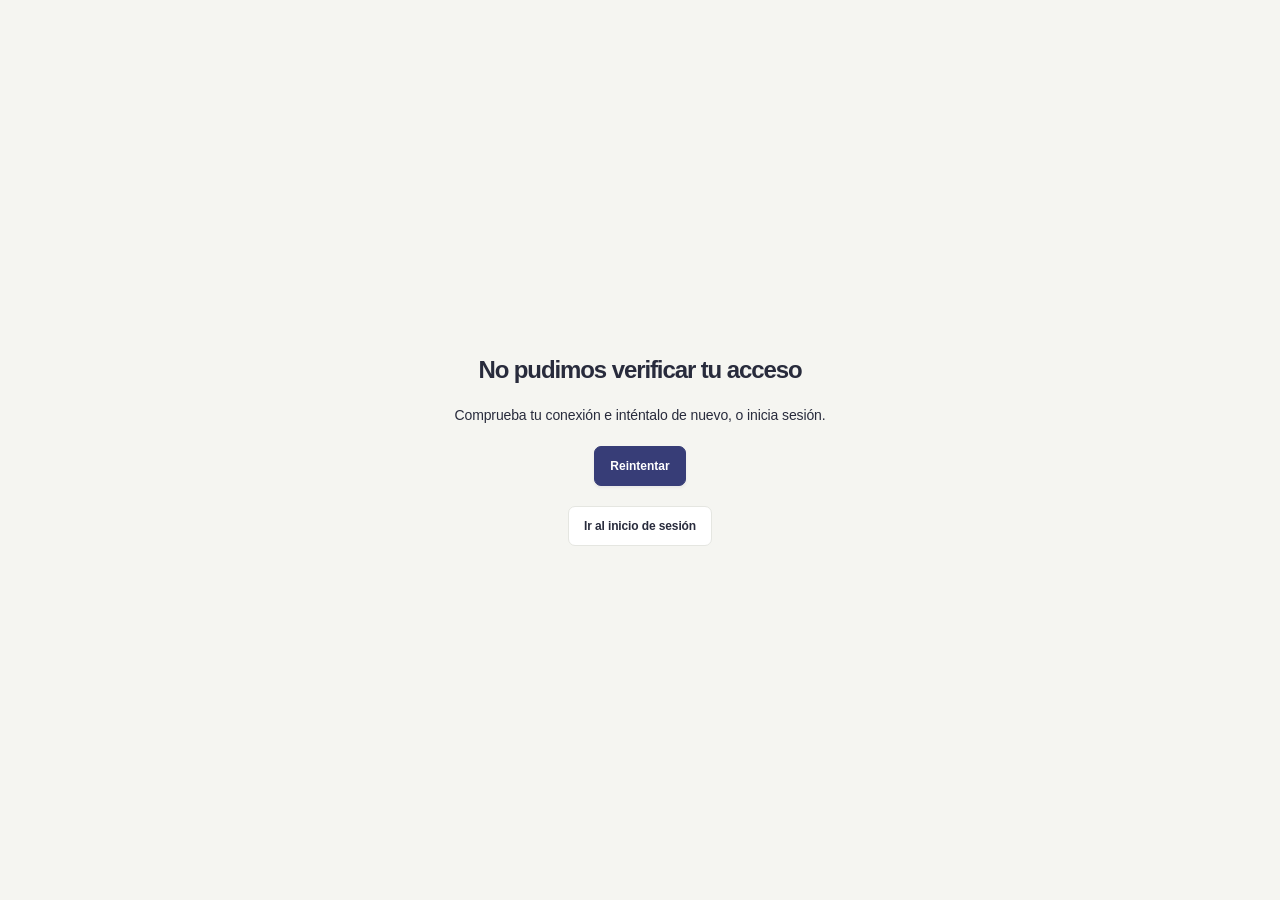
==== commit 3dbb85ea: "Arreglar carga" ====
--- a/index.html
+++ b/index.html
@@ -1 +1,2 @@
-<!DOCTYPE html><html lang="es" data-theme="light"><head><meta charset="utf-8"><meta name="viewport" content="width=device-width"><link rel="icon" type="image/svg+xml" href="/inventario-icon.svg"><meta name="generator" content="Astro v7.4.2"><meta name="description" content="Inventario institucional de la I.E.P. De Jesús. Administra bienes, materiales, ubicaciones y préstamos en un solo lugar."><meta name="theme-color" content="#343775"><title>Inventario · I.E.P. De Jesús</title><script>try { document.documentElement.dataset.theme = localStorage.getItem('dejesus-theme') === 'dark' ? 'dark' : 'light'; } catch {}</script><meta http-equiv="content-security-policy" content="default-src 'self';connect-src 'self' https://br-noisy-leaf-b7az2vi0-inventario.compute.c-13.us-east-1.aws.neon.tech;img-src 'self' data: blob:;object-src 'none';base-uri 'self';form-action 'self'; script-src 'self' 'sha256-xIb/Pa7FUshAu4ihwjchYcQpyCI8eS8kt40GpOAYCz8=' 'sha256-1BvDVWLr3QCC20uHhUDi27eDFVJpk1uMQJGIWKUks2I=' 'sha256-kmZE/W8I1iuTnl1b3yqzv9/DQZenPngd3NjSKMQl7y0=' 'sha256-Y8t0ntteBwH+PqGKUyjWW3CAk+BNJKSoQc0xZ68FjhM=' 'sha256-0O7iB6zr9x0r6X6eWYITC9V5q+yWCGAoFvcysBGbY9Q=' 'sha256-yTvtjXl5x1VcsFuOYXSO/vETrOcXDGeMldW3OZUsuZ4='; style-src 'self' 'unsafe-inline' ;"><link rel="stylesheet" href="/_astro/DeploymentPending.DOOTuaUh.css"></head><body><a class="skip-link" href="#main-content">Saltar al contenido</a><div class="sidebar-backdrop" id="sidebar-backdrop"></div><aside class="sidebar" id="sidebar" aria-label="Navegación principal"><a class="brand" href="#resumen" aria-label="De Jesús, inicio"><img src="/escudo.svg" alt="Identidad de De Jesús" class="school-logo" width="47" height="47"><span><strong id="brand-name">I.E.P. “De Jesús”</strong><small>Sistema de inventario</small></span></a><div class="workspace-label"><span class="workspace-dot"></span> GESTIÓN INSTITUCIONAL</div><nav class="main-nav"><a href="#resumen" data-nav="resumen" class="nav-link active"><svg class="icon" width="20" height="20" viewBox="0 0 24 24" fill="none" stroke="currentColor" stroke-width="1.65" stroke-linecap="round" stroke-linejoin="round" aria-hidden="true"><rect x="3" y="3" width="7" height="7" rx="1.5"/><rect x="14" y="3" width="7" height="7" rx="1.5"/><rect x="3" y="14" width="7" height="7" rx="1.5"/><rect x="14" y="14" width="7" height="7" rx="1.5"/></svg><span>Vista general</span></a><a href="#inventario" data-nav="inventario" class="nav-link"><svg class="icon" width="20" height="20" viewBox="0 0 24 24" fill="none" stroke="currentColor" stroke-width="1.65" stroke-linecap="round" stroke-linejoin="round" aria-hidden="true"><path d="m12 3 9 5-9 5-9-5 9-5Z"/><path d="M3 8v9l9 5 9-5V8M12 13v9M7.5 5.5l9 5"/></svg><span>Inventario</span><span class="nav-count" id="inventory-count">0</span></a><a href="#movimientos" data-nav="movimientos" class="nav-link"><svg class="icon" width="20" height="20" viewBox="0 0 24 24" fill="none" stroke="currentColor" stroke-width="1.65" stroke-linecap="round" stroke-linejoin="round" aria-hidden="true"><path d="M4 7h16m-4-4 4 4-4 4M20 17H4m4-4-4 4 4 4"/></svg><span>Movimientos</span></a><a href="#prestamos" data-nav="prestamos" class="nav-link"><svg class="icon" width="20" height="20" viewBox="0 0 24 24" fill="none" stroke="currentColor" stroke-width="1.65" stroke-linecap="round" stroke-linejoin="round" aria-hidden="true"><path d="M3 12h3l4-4a3 3 0 0 1 4 0l4 4-3 3-4-3M6 12l6 7a3 3 0 0 0 4 0l5-5-5-6M3 10v8h3M21 10v8"/></svg><span>Préstamos</span><span class="nav-count" id="loan-count" hidden>0</span></a><span class="nav-section">ORGANIZACIÓN</span><a href="#categorias" data-nav="categorias" class="nav-link"><svg class="icon" width="20" height="20" viewBox="0 0 24 24" fill="none" stroke="currentColor" stroke-width="1.65" stroke-linecap="round" stroke-linejoin="round" aria-hidden="true"><path d="M20 13 13 20a2 2 0 0 1-3 0l-7-7V4h9l8 7a1.5 1.5 0 0 1 0 2Z"/><circle cx="7.5" cy="8" r="1"/></svg><span>Categorías</span></a><a href="#ubicaciones" data-nav="ubicaciones" class="nav-link"><svg class="icon" width="20" height="20" viewBox="0 0 24 24" fill="none" stroke="currentColor" stroke-width="1.65" stroke-linecap="round" stroke-linejoin="round" aria-hidden="true"><path d="M20 10c0 6-8 12-8 12S4 16 4 10a8 8 0 1 1 16 0Z"/><circle cx="12" cy="10" r="2.5"/></svg><span>Ubicaciones</span></a><a href="#reportes" data-nav="reportes" class="nav-link"><svg class="icon" width="20" height="20" viewBox="0 0 24 24" fill="none" stroke="currentColor" stroke-width="1.65" stroke-linecap="round" stroke-linejoin="round" aria-hidden="true"><path d="M4 3v18h17M8 16v-4M13 16V7M18 16V4"/></svg><span>Reportes</span></a></nav><div class="sidebar-bottom"><nav><a href="#configuracion" data-nav="configuracion" class="nav-link"><svg class="icon" width="20" height="20" viewBox="0 0 24 24" fill="none" stroke="currentColor" stroke-width="1.65" stroke-linecap="round" stroke-linejoin="round" aria-hidden="true"><path d="m9 3-1 3-3 1-2 3 2 2-1 3 3 3 3-1 2 2 3-1 1-3 3-1v-4l-3-1-1-3-3-1-2 2Z"/><circle cx="11" cy="11" r="3"/></svg><span>Configuración</span></a><a href="#ayuda" data-nav="ayuda" class="nav-link"><svg class="icon" width="20" height="20" viewBox="0 0 24 24" fill="none" stroke="currentColor" stroke-width="1.65" stroke-linecap="round" stroke-linejoin="round" aria-hidden="true"><circle cx="12" cy="12" r="9"/><path d="M9.5 9a2.5 2.5 0 1 1 4 2c-1.5 1-1.5 1-1.5 2M12 17h.01"/></svg><span>Guía de uso</span></a></nav><div class="school-footer"><span class="school-footer-icon"><svg class="icon" width="20" height="20" viewBox="0 0 24 24" fill="none" stroke="currentColor" stroke-width="1.65" stroke-linecap="round" stroke-linejoin="round" aria-hidden="true"><path d="M4 21V3h12v18M16 9h5v12M1 21h22M8 7h4m-4 4h4m-4 4h4m-3 6v-3h2v3"/></svg></span><div><strong>Un lugar para aprender.</strong><small id="school-address">La Angostura · Ica</small></div></div><div class="sidebar-account"><span class="account-avatar" data-user-initials>A</span><a href="#configuracion" class="account-copy"><strong data-user-name>Administración</strong><small>Administración</small></a><button class="icon-button" data-action="logout" aria-label="Cerrar sesión" title="Cerrar sesión"><svg class="icon" width="20" height="20" viewBox="0 0 24 24" fill="none" stroke="currentColor" stroke-width="1.65" stroke-linecap="round" stroke-linejoin="round" aria-hidden="true"><path d="M9 4H4v16h5M13 8l4 4-4 4m-5-4h13"/></svg></button></div></div></aside><div class="app-shell"><header class="topbar"><div class="breadcrumb"><button class="icon-button mobile-menu" id="menu-toggle" aria-label="Abrir menú" aria-expanded="false"><svg class="icon" width="20" height="20" viewBox="0 0 24 24" fill="none" stroke="currentColor" stroke-width="1.65" stroke-linecap="round" stroke-linejoin="round" aria-hidden="true"><path d="M4 6h16M7 12h10m-7 6h4"/></svg></button><span class="breadcrumb-root">Mi institución</span><span class="breadcrumb-slash">/</span><strong id="breadcrumb-current">Vista general</strong></div><div class="topbar-actions"><button class="top-search" data-action="global-search" aria-label="Buscar un bien"><svg class="icon" width="20" height="20" viewBox="0 0 24 24" fill="none" stroke="currentColor" stroke-width="1.65" stroke-linecap="round" stroke-linejoin="round" aria-hidden="true"><circle cx="10.5" cy="10.5" r="6.5"/><path d="m16 16 4.5 4.5"/></svg><span>Buscar un bien…</span><kbd>/</kbd></button><span class="topbar-date"><svg class="icon" width="20" height="20" viewBox="0 0 24 24" fill="none" stroke="currentColor" stroke-width="1.65" stroke-linecap="round" stroke-linejoin="round" aria-hidden="true"><rect x="3" y="5" width="18" height="16" rx="2"/><path d="M7 3v4m10-4v4M3 11h18"/></svg><span id="topbar-date"></span></span><button class="icon-button" id="theme-toggle" aria-label="Cambiar a tema oscuro" title="Cambiar tema"><svg class="icon" width="20" height="20" viewBox="0 0 24 24" fill="none" stroke="currentColor" stroke-width="1.65" stroke-linecap="round" stroke-linejoin="round" aria-hidden="true"><path d="M20.9 13a9 9 0 0 1-10-10 9 9 0 1 0 10 10Z"/></svg></button><button class="icon-button notification-button" id="notifications" aria-label="Ver alertas" title="Ver alertas"><svg class="icon" width="20" height="20" viewBox="0 0 24 24" fill="none" stroke="currentColor" stroke-width="1.65" stroke-linecap="round" stroke-linejoin="round" aria-hidden="true"><path d="M18 8a6 6 0 0 0-12 0c0 7-3 7-3 9h18c0-2-3-2-3-9M10 21h4"/></svg><span id="notification-dot" hidden></span></button><div class="topbar-divider"></div><a href="#configuracion" class="user-avatar" data-user-initials aria-label="Configuración de mi cuenta">A</a></div></header><main id="main-content" tabindex="-1"><div id="page-content" aria-busy="true"><div class="initial-loading"><div class="spinner"></div><p>Preparando tu inventario…</p></div></div></main><footer class="app-footer"><span>I.E.P. “De Jesús” <span class="footer-dot">·</span> Cuidamos lo que nos ayuda a enseñar.</span><span class="connection-status" id="connection-status"><span></span> Conectando…</span></footer></div><dialog id="app-dialog" aria-labelledby="dialog-title"><div id="dialog-content"></div></dialog><div id="toast" class="toast" role="status" aria-live="polite"></div><noscript><div class="noscript-message">Activa JavaScript en tu navegador para usar el sistema de inventario.</div></noscript><script type="module" src="/_astro/index.astro_astro_type_script_index_0_lang.B8qtEx_w.js"></script></body></html>+<!DOCTYPE html><html lang="es" data-theme="light"><head><meta charset="utf-8"><meta name="viewport" content="width=device-width"><link rel="icon" type="image/svg+xml" href="/inventario-icon.svg"><meta name="generator" content="Astro v7.4.2"><meta name="description" content="Inventario institucional de la I.E.P. De Jesús. Administra bienes, materiales, ubicaciones y préstamos en un solo lugar."><meta name="theme-color" content="#343775"><title>Inventario · I.E.P. De Jesús</title><script>try { document.documentElement.dataset.theme = localStorage.getItem('dejesus-theme') === 'dark' ? 'dark' : 'light'; } catch {}</script><meta http-equiv="content-security-policy" content="default-src 'self';connect-src 'self' https://br-noisy-leaf-b7az2vi0-inventario.compute.c-13.us-east-1.aws.neon.tech;img-src 'self' data: blob:;object-src 'none';base-uri 'self';form-action 'self'; script-src 'self' 'sha256-xIb/Pa7FUshAu4ihwjchYcQpyCI8eS8kt40GpOAYCz8=' 'sha256-1BvDVWLr3QCC20uHhUDi27eDFVJpk1uMQJGIWKUks2I=' 'sha256-kmZE/W8I1iuTnl1b3yqzv9/DQZenPngd3NjSKMQl7y0=' 'sha256-Y8t0ntteBwH+PqGKUyjWW3CAk+BNJKSoQc0xZ68FjhM=' 'sha256-0O7iB6zr9x0r6X6eWYITC9V5q+yWCGAoFvcysBGbY9Q=' 'sha256-yTvtjXl5x1VcsFuOYXSO/vETrOcXDGeMldW3OZUsuZ4='; style-src 'self' 'unsafe-inline' ;"><link rel="stylesheet" href="/_astro/DeploymentPending.DOOTuaUh.css"><style>#authenticated-app[hidden],#access-gate[hidden],#access-retry[hidden]{display:none!important}#authenticated-app:not([hidden]){display:contents}.access-gate{text-align:center;flex-direction:column;justify-content:center;align-items:center;gap:20px;min-height:100dvh;padding:24px;display:flex}.access-gate h1{font-size:24px}
+</style></head><body><section id="access-gate" class="access-gate" aria-labelledby="access-title"><h1 id="access-title">Verificando acceso…</h1><p id="access-message" role="status">Espera mientras comprobamos tu sesión.</p><button id="access-retry" type="button" class="btn btn-primary" hidden>Reintentar</button><a class="btn" href="/login/">Ir al inicio de sesión</a><noscript><p>Activa JavaScript para comprobar tu sesión.</p></noscript></section><div id="authenticated-app" hidden inert><a class="skip-link" href="#main-content">Saltar al contenido</a><div class="sidebar-backdrop" id="sidebar-backdrop"></div><aside class="sidebar" id="sidebar" aria-label="Navegación principal"><a class="brand" href="#resumen" aria-label="De Jesús, inicio"><img src="/escudo.svg" alt="Identidad de De Jesús" class="school-logo" width="47" height="47"><span><strong id="brand-name">I.E.P. “De Jesús”</strong><small>Sistema de inventario</small></span></a><div class="workspace-label"><span class="workspace-dot"></span> GESTIÓN INSTITUCIONAL</div><nav class="main-nav"><a href="#resumen" data-nav="resumen" class="nav-link active"><svg class="icon" width="20" height="20" viewBox="0 0 24 24" fill="none" stroke="currentColor" stroke-width="1.65" stroke-linecap="round" stroke-linejoin="round" aria-hidden="true"><rect x="3" y="3" width="7" height="7" rx="1.5"/><rect x="14" y="3" width="7" height="7" rx="1.5"/><rect x="3" y="14" width="7" height="7" rx="1.5"/><rect x="14" y="14" width="7" height="7" rx="1.5"/></svg><span>Vista general</span></a><a href="#inventario" data-nav="inventario" class="nav-link"><svg class="icon" width="20" height="20" viewBox="0 0 24 24" fill="none" stroke="currentColor" stroke-width="1.65" stroke-linecap="round" stroke-linejoin="round" aria-hidden="true"><path d="m12 3 9 5-9 5-9-5 9-5Z"/><path d="M3 8v9l9 5 9-5V8M12 13v9M7.5 5.5l9 5"/></svg><span>Inventario</span><span class="nav-count" id="inventory-count">0</span></a><a href="#movimientos" data-nav="movimientos" class="nav-link"><svg class="icon" width="20" height="20" viewBox="0 0 24 24" fill="none" stroke="currentColor" stroke-width="1.65" stroke-linecap="round" stroke-linejoin="round" aria-hidden="true"><path d="M4 7h16m-4-4 4 4-4 4M20 17H4m4-4-4 4 4 4"/></svg><span>Movimientos</span></a><a href="#prestamos" data-nav="prestamos" class="nav-link"><svg class="icon" width="20" height="20" viewBox="0 0 24 24" fill="none" stroke="currentColor" stroke-width="1.65" stroke-linecap="round" stroke-linejoin="round" aria-hidden="true"><path d="M3 12h3l4-4a3 3 0 0 1 4 0l4 4-3 3-4-3M6 12l6 7a3 3 0 0 0 4 0l5-5-5-6M3 10v8h3M21 10v8"/></svg><span>Préstamos</span><span class="nav-count" id="loan-count" hidden>0</span></a><span class="nav-section">ORGANIZACIÓN</span><a href="#categorias" data-nav="categorias" class="nav-link"><svg class="icon" width="20" height="20" viewBox="0 0 24 24" fill="none" stroke="currentColor" stroke-width="1.65" stroke-linecap="round" stroke-linejoin="round" aria-hidden="true"><path d="M20 13 13 20a2 2 0 0 1-3 0l-7-7V4h9l8 7a1.5 1.5 0 0 1 0 2Z"/><circle cx="7.5" cy="8" r="1"/></svg><span>Categorías</span></a><a href="#ubicaciones" data-nav="ubicaciones" class="nav-link"><svg class="icon" width="20" height="20" viewBox="0 0 24 24" fill="none" stroke="currentColor" stroke-width="1.65" stroke-linecap="round" stroke-linejoin="round" aria-hidden="true"><path d="M20 10c0 6-8 12-8 12S4 16 4 10a8 8 0 1 1 16 0Z"/><circle cx="12" cy="10" r="2.5"/></svg><span>Ubicaciones</span></a><a href="#reportes" data-nav="reportes" class="nav-link"><svg class="icon" width="20" height="20" viewBox="0 0 24 24" fill="none" stroke="currentColor" stroke-width="1.65" stroke-linecap="round" stroke-linejoin="round" aria-hidden="true"><path d="M4 3v18h17M8 16v-4M13 16V7M18 16V4"/></svg><span>Reportes</span></a></nav><div class="sidebar-bottom"><nav><a href="#configuracion" data-nav="configuracion" class="nav-link"><svg class="icon" width="20" height="20" viewBox="0 0 24 24" fill="none" stroke="currentColor" stroke-width="1.65" stroke-linecap="round" stroke-linejoin="round" aria-hidden="true"><path d="m9 3-1 3-3 1-2 3 2 2-1 3 3 3 3-1 2 2 3-1 1-3 3-1v-4l-3-1-1-3-3-1-2 2Z"/><circle cx="11" cy="11" r="3"/></svg><span>Configuración</span></a><a href="#ayuda" data-nav="ayuda" class="nav-link"><svg class="icon" width="20" height="20" viewBox="0 0 24 24" fill="none" stroke="currentColor" stroke-width="1.65" stroke-linecap="round" stroke-linejoin="round" aria-hidden="true"><circle cx="12" cy="12" r="9"/><path d="M9.5 9a2.5 2.5 0 1 1 4 2c-1.5 1-1.5 1-1.5 2M12 17h.01"/></svg><span>Guía de uso</span></a></nav><div class="school-footer"><span class="school-footer-icon"><svg class="icon" width="20" height="20" viewBox="0 0 24 24" fill="none" stroke="currentColor" stroke-width="1.65" stroke-linecap="round" stroke-linejoin="round" aria-hidden="true"><path d="M4 21V3h12v18M16 9h5v12M1 21h22M8 7h4m-4 4h4m-4 4h4m-3 6v-3h2v3"/></svg></span><div><strong>Un lugar para aprender.</strong><small id="school-address">La Angostura · Ica</small></div></div><div class="sidebar-account"><span class="account-avatar" data-user-initials>A</span><a href="#configuracion" class="account-copy"><strong data-user-name>Administración</strong><small>Administración</small></a><button class="icon-button" data-action="logout" aria-label="Cerrar sesión" title="Cerrar sesión"><svg class="icon" width="20" height="20" viewBox="0 0 24 24" fill="none" stroke="currentColor" stroke-width="1.65" stroke-linecap="round" stroke-linejoin="round" aria-hidden="true"><path d="M9 4H4v16h5M13 8l4 4-4 4m-5-4h13"/></svg></button></div></div></aside><div class="app-shell"><header class="topbar"><div class="breadcrumb"><button class="icon-button mobile-menu" id="menu-toggle" aria-label="Abrir menú" aria-expanded="false"><svg class="icon" width="20" height="20" viewBox="0 0 24 24" fill="none" stroke="currentColor" stroke-width="1.65" stroke-linecap="round" stroke-linejoin="round" aria-hidden="true"><path d="M4 6h16M7 12h10m-7 6h4"/></svg></button><span class="breadcrumb-root">Mi institución</span><span class="breadcrumb-slash">/</span><strong id="breadcrumb-current">Vista general</strong></div><div class="topbar-actions"><button class="top-search" data-action="global-search" aria-label="Buscar un bien"><svg class="icon" width="20" height="20" viewBox="0 0 24 24" fill="none" stroke="currentColor" stroke-width="1.65" stroke-linecap="round" stroke-linejoin="round" aria-hidden="true"><circle cx="10.5" cy="10.5" r="6.5"/><path d="m16 16 4.5 4.5"/></svg><span>Buscar un bien…</span><kbd>/</kbd></button><span class="topbar-date"><svg class="icon" width="20" height="20" viewBox="0 0 24 24" fill="none" stroke="currentColor" stroke-width="1.65" stroke-linecap="round" stroke-linejoin="round" aria-hidden="true"><rect x="3" y="5" width="18" height="16" rx="2"/><path d="M7 3v4m10-4v4M3 11h18"/></svg><span id="topbar-date"></span></span><button class="icon-button" id="theme-toggle" aria-label="Cambiar a tema oscuro" title="Cambiar tema"><svg class="icon" width="20" height="20" viewBox="0 0 24 24" fill="none" stroke="currentColor" stroke-width="1.65" stroke-linecap="round" stroke-linejoin="round" aria-hidden="true"><path d="M20.9 13a9 9 0 0 1-10-10 9 9 0 1 0 10 10Z"/></svg></button><button class="icon-button notification-button" id="notifications" aria-label="Ver alertas" title="Ver alertas"><svg class="icon" width="20" height="20" viewBox="0 0 24 24" fill="none" stroke="currentColor" stroke-width="1.65" stroke-linecap="round" stroke-linejoin="round" aria-hidden="true"><path d="M18 8a6 6 0 0 0-12 0c0 7-3 7-3 9h18c0-2-3-2-3-9M10 21h4"/></svg><span id="notification-dot" hidden></span></button><div class="topbar-divider"></div><a href="#configuracion" class="user-avatar" data-user-initials aria-label="Configuración de mi cuenta">A</a></div></header><main id="main-content" tabindex="-1"><div id="page-content" aria-busy="true"><div class="initial-loading"><div class="spinner"></div><p>Preparando tu inventario…</p></div></div></main><footer class="app-footer"><span>I.E.P. “De Jesús” <span class="footer-dot">·</span> Cuidamos lo que nos ayuda a enseñar.</span><span class="connection-status" id="connection-status"><span></span> Conectando…</span></footer></div><dialog id="app-dialog" aria-labelledby="dialog-title"><div id="dialog-content"></div></dialog><div id="toast" class="toast" role="status" aria-live="polite"></div><noscript><div class="noscript-message">Activa JavaScript en tu navegador para usar el sistema de inventario.</div></noscript></div><script type="module" src="/_astro/index.astro_astro_type_script_index_0_lang.Bjf1AiBu.js"></script></body></html>
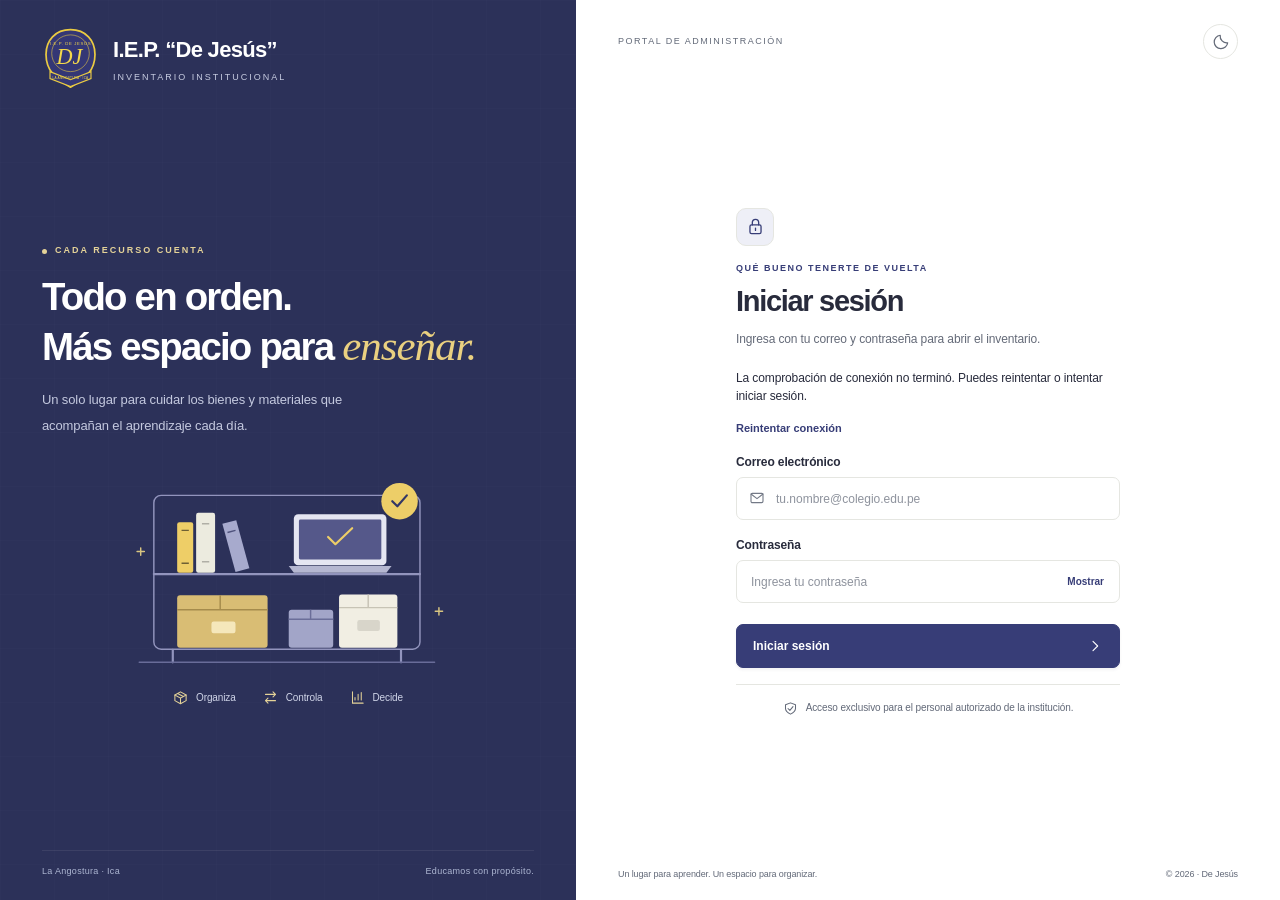
==== commit a6cc7cd7: "mejoras de seguridad" ====
--- a/index.html
+++ b/index.html
@@ -1,2 +1,2 @@
-<!DOCTYPE html><html lang="es" data-theme="light"><head><meta charset="utf-8"><meta name="viewport" content="width=device-width"><link rel="icon" type="image/svg+xml" href="/inventario-icon.svg"><meta name="generator" content="Astro v7.4.2"><meta name="description" content="Inventario institucional de la I.E.P. De Jesús. Administra bienes, materiales, ubicaciones y préstamos en un solo lugar."><meta name="theme-color" content="#343775"><title>Inventario · I.E.P. De Jesús</title><script>try { document.documentElement.dataset.theme = localStorage.getItem('dejesus-theme') === 'dark' ? 'dark' : 'light'; } catch {}</script><meta http-equiv="content-security-policy" content="default-src 'self';connect-src 'self' https://br-noisy-leaf-b7az2vi0-inventario.compute.c-13.us-east-1.aws.neon.tech;img-src 'self' data: blob:;object-src 'none';base-uri 'self';form-action 'self'; script-src 'self' 'sha256-xIb/Pa7FUshAu4ihwjchYcQpyCI8eS8kt40GpOAYCz8=' 'sha256-1BvDVWLr3QCC20uHhUDi27eDFVJpk1uMQJGIWKUks2I=' 'sha256-kmZE/W8I1iuTnl1b3yqzv9/DQZenPngd3NjSKMQl7y0=' 'sha256-Y8t0ntteBwH+PqGKUyjWW3CAk+BNJKSoQc0xZ68FjhM=' 'sha256-0O7iB6zr9x0r6X6eWYITC9V5q+yWCGAoFvcysBGbY9Q=' 'sha256-yTvtjXl5x1VcsFuOYXSO/vETrOcXDGeMldW3OZUsuZ4='; style-src 'self' 'unsafe-inline' ;"><link rel="stylesheet" href="/_astro/DeploymentPending.DOOTuaUh.css"><style>#authenticated-app[hidden],#access-gate[hidden],#access-retry[hidden]{display:none!important}#authenticated-app:not([hidden]){display:contents}.access-gate{text-align:center;flex-direction:column;justify-content:center;align-items:center;gap:20px;min-height:100dvh;padding:24px;display:flex}.access-gate h1{font-size:24px}
-</style></head><body><section id="access-gate" class="access-gate" aria-labelledby="access-title"><h1 id="access-title">Verificando acceso…</h1><p id="access-message" role="status">Espera mientras comprobamos tu sesión.</p><button id="access-retry" type="button" class="btn btn-primary" hidden>Reintentar</button><a class="btn" href="/login/">Ir al inicio de sesión</a><noscript><p>Activa JavaScript para comprobar tu sesión.</p></noscript></section><div id="authenticated-app" hidden inert><a class="skip-link" href="#main-content">Saltar al contenido</a><div class="sidebar-backdrop" id="sidebar-backdrop"></div><aside class="sidebar" id="sidebar" aria-label="Navegación principal"><a class="brand" href="#resumen" aria-label="De Jesús, inicio"><img src="/escudo.svg" alt="Identidad de De Jesús" class="school-logo" width="47" height="47"><span><strong id="brand-name">I.E.P. “De Jesús”</strong><small>Sistema de inventario</small></span></a><div class="workspace-label"><span class="workspace-dot"></span> GESTIÓN INSTITUCIONAL</div><nav class="main-nav"><a href="#resumen" data-nav="resumen" class="nav-link active"><svg class="icon" width="20" height="20" viewBox="0 0 24 24" fill="none" stroke="currentColor" stroke-width="1.65" stroke-linecap="round" stroke-linejoin="round" aria-hidden="true"><rect x="3" y="3" width="7" height="7" rx="1.5"/><rect x="14" y="3" width="7" height="7" rx="1.5"/><rect x="3" y="14" width="7" height="7" rx="1.5"/><rect x="14" y="14" width="7" height="7" rx="1.5"/></svg><span>Vista general</span></a><a href="#inventario" data-nav="inventario" class="nav-link"><svg class="icon" width="20" height="20" viewBox="0 0 24 24" fill="none" stroke="currentColor" stroke-width="1.65" stroke-linecap="round" stroke-linejoin="round" aria-hidden="true"><path d="m12 3 9 5-9 5-9-5 9-5Z"/><path d="M3 8v9l9 5 9-5V8M12 13v9M7.5 5.5l9 5"/></svg><span>Inventario</span><span class="nav-count" id="inventory-count">0</span></a><a href="#movimientos" data-nav="movimientos" class="nav-link"><svg class="icon" width="20" height="20" viewBox="0 0 24 24" fill="none" stroke="currentColor" stroke-width="1.65" stroke-linecap="round" stroke-linejoin="round" aria-hidden="true"><path d="M4 7h16m-4-4 4 4-4 4M20 17H4m4-4-4 4 4 4"/></svg><span>Movimientos</span></a><a href="#prestamos" data-nav="prestamos" class="nav-link"><svg class="icon" width="20" height="20" viewBox="0 0 24 24" fill="none" stroke="currentColor" stroke-width="1.65" stroke-linecap="round" stroke-linejoin="round" aria-hidden="true"><path d="M3 12h3l4-4a3 3 0 0 1 4 0l4 4-3 3-4-3M6 12l6 7a3 3 0 0 0 4 0l5-5-5-6M3 10v8h3M21 10v8"/></svg><span>Préstamos</span><span class="nav-count" id="loan-count" hidden>0</span></a><span class="nav-section">ORGANIZACIÓN</span><a href="#categorias" data-nav="categorias" class="nav-link"><svg class="icon" width="20" height="20" viewBox="0 0 24 24" fill="none" stroke="currentColor" stroke-width="1.65" stroke-linecap="round" stroke-linejoin="round" aria-hidden="true"><path d="M20 13 13 20a2 2 0 0 1-3 0l-7-7V4h9l8 7a1.5 1.5 0 0 1 0 2Z"/><circle cx="7.5" cy="8" r="1"/></svg><span>Categorías</span></a><a href="#ubicaciones" data-nav="ubicaciones" class="nav-link"><svg class="icon" width="20" height="20" viewBox="0 0 24 24" fill="none" stroke="currentColor" stroke-width="1.65" stroke-linecap="round" stroke-linejoin="round" aria-hidden="true"><path d="M20 10c0 6-8 12-8 12S4 16 4 10a8 8 0 1 1 16 0Z"/><circle cx="12" cy="10" r="2.5"/></svg><span>Ubicaciones</span></a><a href="#reportes" data-nav="reportes" class="nav-link"><svg class="icon" width="20" height="20" viewBox="0 0 24 24" fill="none" stroke="currentColor" stroke-width="1.65" stroke-linecap="round" stroke-linejoin="round" aria-hidden="true"><path d="M4 3v18h17M8 16v-4M13 16V7M18 16V4"/></svg><span>Reportes</span></a></nav><div class="sidebar-bottom"><nav><a href="#configuracion" data-nav="configuracion" class="nav-link"><svg class="icon" width="20" height="20" viewBox="0 0 24 24" fill="none" stroke="currentColor" stroke-width="1.65" stroke-linecap="round" stroke-linejoin="round" aria-hidden="true"><path d="m9 3-1 3-3 1-2 3 2 2-1 3 3 3 3-1 2 2 3-1 1-3 3-1v-4l-3-1-1-3-3-1-2 2Z"/><circle cx="11" cy="11" r="3"/></svg><span>Configuración</span></a><a href="#ayuda" data-nav="ayuda" class="nav-link"><svg class="icon" width="20" height="20" viewBox="0 0 24 24" fill="none" stroke="currentColor" stroke-width="1.65" stroke-linecap="round" stroke-linejoin="round" aria-hidden="true"><circle cx="12" cy="12" r="9"/><path d="M9.5 9a2.5 2.5 0 1 1 4 2c-1.5 1-1.5 1-1.5 2M12 17h.01"/></svg><span>Guía de uso</span></a></nav><div class="school-footer"><span class="school-footer-icon"><svg class="icon" width="20" height="20" viewBox="0 0 24 24" fill="none" stroke="currentColor" stroke-width="1.65" stroke-linecap="round" stroke-linejoin="round" aria-hidden="true"><path d="M4 21V3h12v18M16 9h5v12M1 21h22M8 7h4m-4 4h4m-4 4h4m-3 6v-3h2v3"/></svg></span><div><strong>Un lugar para aprender.</strong><small id="school-address">La Angostura · Ica</small></div></div><div class="sidebar-account"><span class="account-avatar" data-user-initials>A</span><a href="#configuracion" class="account-copy"><strong data-user-name>Administración</strong><small>Administración</small></a><button class="icon-button" data-action="logout" aria-label="Cerrar sesión" title="Cerrar sesión"><svg class="icon" width="20" height="20" viewBox="0 0 24 24" fill="none" stroke="currentColor" stroke-width="1.65" stroke-linecap="round" stroke-linejoin="round" aria-hidden="true"><path d="M9 4H4v16h5M13 8l4 4-4 4m-5-4h13"/></svg></button></div></div></aside><div class="app-shell"><header class="topbar"><div class="breadcrumb"><button class="icon-button mobile-menu" id="menu-toggle" aria-label="Abrir menú" aria-expanded="false"><svg class="icon" width="20" height="20" viewBox="0 0 24 24" fill="none" stroke="currentColor" stroke-width="1.65" stroke-linecap="round" stroke-linejoin="round" aria-hidden="true"><path d="M4 6h16M7 12h10m-7 6h4"/></svg></button><span class="breadcrumb-root">Mi institución</span><span class="breadcrumb-slash">/</span><strong id="breadcrumb-current">Vista general</strong></div><div class="topbar-actions"><button class="top-search" data-action="global-search" aria-label="Buscar un bien"><svg class="icon" width="20" height="20" viewBox="0 0 24 24" fill="none" stroke="currentColor" stroke-width="1.65" stroke-linecap="round" stroke-linejoin="round" aria-hidden="true"><circle cx="10.5" cy="10.5" r="6.5"/><path d="m16 16 4.5 4.5"/></svg><span>Buscar un bien…</span><kbd>/</kbd></button><span class="topbar-date"><svg class="icon" width="20" height="20" viewBox="0 0 24 24" fill="none" stroke="currentColor" stroke-width="1.65" stroke-linecap="round" stroke-linejoin="round" aria-hidden="true"><rect x="3" y="5" width="18" height="16" rx="2"/><path d="M7 3v4m10-4v4M3 11h18"/></svg><span id="topbar-date"></span></span><button class="icon-button" id="theme-toggle" aria-label="Cambiar a tema oscuro" title="Cambiar tema"><svg class="icon" width="20" height="20" viewBox="0 0 24 24" fill="none" stroke="currentColor" stroke-width="1.65" stroke-linecap="round" stroke-linejoin="round" aria-hidden="true"><path d="M20.9 13a9 9 0 0 1-10-10 9 9 0 1 0 10 10Z"/></svg></button><button class="icon-button notification-button" id="notifications" aria-label="Ver alertas" title="Ver alertas"><svg class="icon" width="20" height="20" viewBox="0 0 24 24" fill="none" stroke="currentColor" stroke-width="1.65" stroke-linecap="round" stroke-linejoin="round" aria-hidden="true"><path d="M18 8a6 6 0 0 0-12 0c0 7-3 7-3 9h18c0-2-3-2-3-9M10 21h4"/></svg><span id="notification-dot" hidden></span></button><div class="topbar-divider"></div><a href="#configuracion" class="user-avatar" data-user-initials aria-label="Configuración de mi cuenta">A</a></div></header><main id="main-content" tabindex="-1"><div id="page-content" aria-busy="true"><div class="initial-loading"><div class="spinner"></div><p>Preparando tu inventario…</p></div></div></main><footer class="app-footer"><span>I.E.P. “De Jesús” <span class="footer-dot">·</span> Cuidamos lo que nos ayuda a enseñar.</span><span class="connection-status" id="connection-status"><span></span> Conectando…</span></footer></div><dialog id="app-dialog" aria-labelledby="dialog-title"><div id="dialog-content"></div></dialog><div id="toast" class="toast" role="status" aria-live="polite"></div><noscript><div class="noscript-message">Activa JavaScript en tu navegador para usar el sistema de inventario.</div></noscript></div><script type="module" src="/_astro/index.astro_astro_type_script_index_0_lang.Bjf1AiBu.js"></script></body></html>+<!DOCTYPE html><html lang="es" data-theme="light"><head><meta charset="utf-8"><meta name="viewport" content="width=device-width"><link rel="icon" type="image/svg+xml" href="/inventario-icon.svg"><meta name="generator" content="Astro v7.4.2"><meta name="description" content="Inventario institucional de la I.E.P. De Jesús. Administra bienes, materiales, ubicaciones y préstamos en un solo lugar."><meta name="theme-color" content="#343775"><title>Inventario · I.E.P. De Jesús</title><script>if (window.self === window.top) document.documentElement.dataset.topLevel = 'true';</script><script>try { document.documentElement.dataset.theme = localStorage.getItem('dejesus-theme') === 'dark' ? 'dark' : 'light'; } catch {}</script><link rel="preconnect" href="https://br-noisy-leaf-b7az2vi0-inventario.compute.c-13.us-east-1.aws.neon.tech" crossorigin="anonymous"><meta http-equiv="content-security-policy" content="default-src 'self';connect-src 'self' https://br-noisy-leaf-b7az2vi0-inventario.compute.c-13.us-east-1.aws.neon.tech;img-src 'self' data: blob:;object-src 'none';base-uri 'self';form-action 'self'; script-src 'self' 'sha256-xIb/Pa7FUshAu4ihwjchYcQpyCI8eS8kt40GpOAYCz8=' 'sha256-1BvDVWLr3QCC20uHhUDi27eDFVJpk1uMQJGIWKUks2I=' 'sha256-kmZE/W8I1iuTnl1b3yqzv9/DQZenPngd3NjSKMQl7y0=' 'sha256-Y8t0ntteBwH+PqGKUyjWW3CAk+BNJKSoQc0xZ68FjhM=' 'sha256-0O7iB6zr9x0r6X6eWYITC9V5q+yWCGAoFvcysBGbY9Q=' 'sha256-yTvtjXl5x1VcsFuOYXSO/vETrOcXDGeMldW3OZUsuZ4=' 'sha256-E5nXaGtOJDqQ58NkmvD8g848to2UN4dcwUER2tXo4Gk='; style-src 'self' 'unsafe-inline' ;"><link rel="stylesheet" href="/_astro/DeploymentPending.Cg6YNnWH.css"><style>#authenticated-app[hidden],#access-gate[hidden],#access-retry[hidden]{display:none!important}#authenticated-app:not([hidden]){display:contents}.access-gate{text-align:center;flex-direction:column;justify-content:center;align-items:center;gap:20px;min-height:100dvh;padding:24px;display:flex}.access-gate h1{font-size:24px}
+</style></head><body><div id="site-content"><section id="access-gate" class="access-gate" aria-labelledby="access-title"><h1 id="access-title">Verificando acceso…</h1><p id="access-message" role="status">Espera mientras comprobamos tu sesión.</p><button id="access-retry" type="button" class="btn btn-primary" hidden>Reintentar</button><a class="btn" href="/login/">Ir al inicio de sesión</a><noscript><p>Activa JavaScript para comprobar tu sesión.</p></noscript></section><div id="authenticated-app" hidden inert><a class="skip-link" href="#main-content">Saltar al contenido</a><div class="sidebar-backdrop" id="sidebar-backdrop"></div><aside class="sidebar" id="sidebar" aria-label="Navegación principal"><a class="brand" href="#resumen" aria-label="De Jesús, inicio"><img src="/escudo.svg" alt="Identidad de De Jesús" class="school-logo" width="47" height="47"><span><strong id="brand-name">I.E.P. “De Jesús”</strong><small>Sistema de inventario</small></span></a><div class="workspace-label"><span class="workspace-dot"></span> GESTIÓN INSTITUCIONAL</div><nav class="main-nav"><a href="#resumen" data-nav="resumen" class="nav-link active"><svg class="icon" width="20" height="20" viewBox="0 0 24 24" fill="none" stroke="currentColor" stroke-width="1.65" stroke-linecap="round" stroke-linejoin="round" aria-hidden="true"><rect x="3" y="3" width="7" height="7" rx="1.5"/><rect x="14" y="3" width="7" height="7" rx="1.5"/><rect x="3" y="14" width="7" height="7" rx="1.5"/><rect x="14" y="14" width="7" height="7" rx="1.5"/></svg><span>Vista general</span></a><a href="#inventario" data-nav="inventario" class="nav-link"><svg class="icon" width="20" height="20" viewBox="0 0 24 24" fill="none" stroke="currentColor" stroke-width="1.65" stroke-linecap="round" stroke-linejoin="round" aria-hidden="true"><path d="m12 3 9 5-9 5-9-5 9-5Z"/><path d="M3 8v9l9 5 9-5V8M12 13v9M7.5 5.5l9 5"/></svg><span>Inventario</span><span class="nav-count" id="inventory-count">0</span></a><a href="#movimientos" data-nav="movimientos" class="nav-link"><svg class="icon" width="20" height="20" viewBox="0 0 24 24" fill="none" stroke="currentColor" stroke-width="1.65" stroke-linecap="round" stroke-linejoin="round" aria-hidden="true"><path d="M4 7h16m-4-4 4 4-4 4M20 17H4m4-4-4 4 4 4"/></svg><span>Movimientos</span></a><a href="#prestamos" data-nav="prestamos" class="nav-link"><svg class="icon" width="20" height="20" viewBox="0 0 24 24" fill="none" stroke="currentColor" stroke-width="1.65" stroke-linecap="round" stroke-linejoin="round" aria-hidden="true"><path d="M3 12h3l4-4a3 3 0 0 1 4 0l4 4-3 3-4-3M6 12l6 7a3 3 0 0 0 4 0l5-5-5-6M3 10v8h3M21 10v8"/></svg><span>Préstamos</span><span class="nav-count" id="loan-count" hidden>0</span></a><span class="nav-section">ORGANIZACIÓN</span><a href="#categorias" data-nav="categorias" class="nav-link"><svg class="icon" width="20" height="20" viewBox="0 0 24 24" fill="none" stroke="currentColor" stroke-width="1.65" stroke-linecap="round" stroke-linejoin="round" aria-hidden="true"><path d="M20 13 13 20a2 2 0 0 1-3 0l-7-7V4h9l8 7a1.5 1.5 0 0 1 0 2Z"/><circle cx="7.5" cy="8" r="1"/></svg><span>Categorías</span></a><a href="#ubicaciones" data-nav="ubicaciones" class="nav-link"><svg class="icon" width="20" height="20" viewBox="0 0 24 24" fill="none" stroke="currentColor" stroke-width="1.65" stroke-linecap="round" stroke-linejoin="round" aria-hidden="true"><path d="M20 10c0 6-8 12-8 12S4 16 4 10a8 8 0 1 1 16 0Z"/><circle cx="12" cy="10" r="2.5"/></svg><span>Ubicaciones</span></a><a href="#reportes" data-nav="reportes" class="nav-link"><svg class="icon" width="20" height="20" viewBox="0 0 24 24" fill="none" stroke="currentColor" stroke-width="1.65" stroke-linecap="round" stroke-linejoin="round" aria-hidden="true"><path d="M4 3v18h17M8 16v-4M13 16V7M18 16V4"/></svg><span>Reportes</span></a></nav><div class="sidebar-bottom"><nav><a href="#configuracion" data-nav="configuracion" class="nav-link"><svg class="icon" width="20" height="20" viewBox="0 0 24 24" fill="none" stroke="currentColor" stroke-width="1.65" stroke-linecap="round" stroke-linejoin="round" aria-hidden="true"><path d="m9 3-1 3-3 1-2 3 2 2-1 3 3 3 3-1 2 2 3-1 1-3 3-1v-4l-3-1-1-3-3-1-2 2Z"/><circle cx="11" cy="11" r="3"/></svg><span>Configuración</span></a><a href="#ayuda" data-nav="ayuda" class="nav-link"><svg class="icon" width="20" height="20" viewBox="0 0 24 24" fill="none" stroke="currentColor" stroke-width="1.65" stroke-linecap="round" stroke-linejoin="round" aria-hidden="true"><circle cx="12" cy="12" r="9"/><path d="M9.5 9a2.5 2.5 0 1 1 4 2c-1.5 1-1.5 1-1.5 2M12 17h.01"/></svg><span>Guía de uso</span></a></nav><div class="school-footer"><span class="school-footer-icon"><svg class="icon" width="20" height="20" viewBox="0 0 24 24" fill="none" stroke="currentColor" stroke-width="1.65" stroke-linecap="round" stroke-linejoin="round" aria-hidden="true"><path d="M4 21V3h12v18M16 9h5v12M1 21h22M8 7h4m-4 4h4m-4 4h4m-3 6v-3h2v3"/></svg></span><div><strong>Un lugar para aprender.</strong><small id="school-address">La Angostura · Ica</small></div></div><div class="sidebar-account"><span class="account-avatar" data-user-initials>A</span><a href="#configuracion" class="account-copy"><strong data-user-name>Administración</strong><small>Administración</small></a><button class="icon-button" data-action="logout" aria-label="Cerrar sesión" title="Cerrar sesión"><svg class="icon" width="20" height="20" viewBox="0 0 24 24" fill="none" stroke="currentColor" stroke-width="1.65" stroke-linecap="round" stroke-linejoin="round" aria-hidden="true"><path d="M9 4H4v16h5M13 8l4 4-4 4m-5-4h13"/></svg></button></div></div></aside><div class="app-shell"><header class="topbar"><div class="breadcrumb"><button class="icon-button mobile-menu" id="menu-toggle" aria-label="Abrir menú" aria-expanded="false"><svg class="icon" width="20" height="20" viewBox="0 0 24 24" fill="none" stroke="currentColor" stroke-width="1.65" stroke-linecap="round" stroke-linejoin="round" aria-hidden="true"><path d="M4 6h16M7 12h10m-7 6h4"/></svg></button><span class="breadcrumb-root">Mi institución</span><span class="breadcrumb-slash">/</span><strong id="breadcrumb-current">Vista general</strong></div><div class="topbar-actions"><button class="top-search" data-action="global-search" aria-label="Buscar un bien"><svg class="icon" width="20" height="20" viewBox="0 0 24 24" fill="none" stroke="currentColor" stroke-width="1.65" stroke-linecap="round" stroke-linejoin="round" aria-hidden="true"><circle cx="10.5" cy="10.5" r="6.5"/><path d="m16 16 4.5 4.5"/></svg><span>Buscar un bien…</span><kbd>/</kbd></button><span class="topbar-date"><svg class="icon" width="20" height="20" viewBox="0 0 24 24" fill="none" stroke="currentColor" stroke-width="1.65" stroke-linecap="round" stroke-linejoin="round" aria-hidden="true"><rect x="3" y="5" width="18" height="16" rx="2"/><path d="M7 3v4m10-4v4M3 11h18"/></svg><span id="topbar-date"></span></span><button class="icon-button" id="theme-toggle" aria-label="Cambiar a tema oscuro" title="Cambiar tema"><svg class="icon" width="20" height="20" viewBox="0 0 24 24" fill="none" stroke="currentColor" stroke-width="1.65" stroke-linecap="round" stroke-linejoin="round" aria-hidden="true"><path d="M20.9 13a9 9 0 0 1-10-10 9 9 0 1 0 10 10Z"/></svg></button><button class="icon-button notification-button" id="notifications" aria-label="Ver alertas" title="Ver alertas"><svg class="icon" width="20" height="20" viewBox="0 0 24 24" fill="none" stroke="currentColor" stroke-width="1.65" stroke-linecap="round" stroke-linejoin="round" aria-hidden="true"><path d="M18 8a6 6 0 0 0-12 0c0 7-3 7-3 9h18c0-2-3-2-3-9M10 21h4"/></svg><span id="notification-dot" hidden></span></button><div class="topbar-divider"></div><a href="#configuracion" class="user-avatar" data-user-initials aria-label="Configuración de mi cuenta">A</a></div></header><main id="main-content" tabindex="-1"><div id="page-content" aria-busy="true"><div class="initial-loading"><div class="spinner"></div><p>Preparando tu inventario…</p></div></div></main><footer class="app-footer"><span>I.E.P. “De Jesús” <span class="footer-dot">·</span> Cuidamos lo que nos ayuda a enseñar.</span><span class="connection-status" id="connection-status"><span></span> Conectando…</span></footer></div><dialog id="app-dialog" aria-labelledby="dialog-title"><div id="dialog-content"></div></dialog><div id="toast" class="toast" role="status" aria-live="polite"></div><noscript><div class="noscript-message">Activa JavaScript en tu navegador para usar el sistema de inventario.</div></noscript></div><script type="module" src="/_astro/index.astro_astro_type_script_index_0_lang.BQfkzYZS.js"></script></div><noscript><p>Activa JavaScript y abre la aplicación directamente en una pestaña para continuar.</p></noscript></body></html>
--- a/_astro/DeploymentPending.Cg6YNnWH.css
+++ b/_astro/DeploymentPending.Cg6YNnWH.css
@@ -0,0 +1 @@
+:root{--bg:#f7f8fb;--surface:#fff;--surface-soft:#f8f9fc;--text:#262936;--muted:#808493;--secondary:#646978;--line:#e8eaf0;--brand:#363978;--brand-soft:#eeeff8;--gold:#edd36a;--green:#27836a;--green-bg:#edf7f2;--amber:#a77820;--amber-bg:#fcf6e8;--red:#c25959;--red-bg:#fcf0ef;--shadow:0 16px 60px #15193616;color-scheme:light;font-synthesis:none;font-family:DM Sans,-apple-system,BlinkMacSystemFont,Segoe UI,sans-serif}:root[data-theme=dark]{--bg:#15171f;--surface:#1d202b;--surface-soft:#232733;--text:#e8e9f1;--muted:#969bad;--secondary:#b0b4c5;--line:#303443;--brand:#b5b8f3;--brand-soft:#30334d;--gold:#e5ca6b;--green:#7ecab0;--green-bg:#203b34;--amber:#e8bd71;--amber-bg:#3c3325;--red:#ed9c9c;--red-bg:#402a2d;color-scheme:dark}*{box-sizing:border-box}body{background:var(--bg);color:var(--text);margin:0;font-size:14px;line-height:1.5}button,input,select,textarea{font:inherit}button,a,input,select,textarea{-webkit-tap-highlight-color:transparent}button,a{touch-action:manipulation}button{cursor:pointer;color:inherit}button:disabled{cursor:not-allowed;opacity:.5}a{color:inherit;text-decoration:none}button:focus-visible,a:focus-visible{outline:3px solid var(--gold);outline-offset:3px}input:focus,select:focus,textarea:focus{outline:2px solid var(--brand);outline-offset:1px}h1,h2,h3,p{margin:0}h1,h2,h3{font-family:Manrope,Segoe UI,sans-serif}h1{letter-spacing:-1.1px;font-size:29px;font-weight:800;line-height:1.3}h2{letter-spacing:-.3px;font-size:16px;font-weight:750}h3{font-size:15px;font-weight:700}small{font-size:12px}svg{vertical-align:middle;flex-shrink:0}[hidden]{display:none!important}.muted{color:var(--muted)}.secondary{color:var(--secondary)}.skip-link{background:var(--brand);color:var(--surface);z-index:100;padding:12px;position:fixed;top:-60px;left:20px}.skip-link:focus{top:10px}.sidebar{background:var(--surface);border-right:1px solid var(--line);z-index:30;flex-direction:column;width:238px;padding:29px 17px 16px;display:flex;position:fixed;inset:0 auto 0 0;overflow-y:auto}.brand{align-items:center;gap:11px;padding:0 9px 28px;display:flex}.brand strong{letter-spacing:-.6px;font-family:Manrope,sans-serif;font-size:17px;font-weight:800;display:block}.brand small{color:var(--muted);margin-top:3px;font-size:11px;display:block}.school-logo{object-fit:contain;flex-shrink:0}.workspace-label{letter-spacing:1.3px;color:var(--muted);border-top:1px solid var(--line);align-items:center;gap:7px;padding:16px 13px 12px;font-size:9px;font-weight:650;display:flex}.workspace-dot{background:var(--brand);border-radius:50%;width:5px;height:5px}.main-nav{gap:5px;display:grid}.nav-link{color:var(--secondary);border-radius:6px;align-items:center;gap:11px;min-height:44px;padding:12px 13px;font-size:12.5px;transition:background .15s,color .15s;display:flex}.nav-link .icon{width:18px;height:18px}.nav-link:hover{background:var(--surface-soft);color:var(--brand)}.nav-link.active{background:var(--brand-soft);color:var(--brand);font-weight:650}.nav-count{background:var(--surface);color:var(--brand);border-radius:4px;margin-left:auto;padding:1px 6px;font-size:10px}.sidebar-bottom{margin-top:auto;padding-top:35px}.school-footer{border-top:1px solid var(--line);align-items:center;gap:9px;margin-top:20px;padding:22px 9px 16px;display:flex}.school-footer strong{font-size:10px;font-weight:550;display:block}.school-footer small{color:var(--muted);margin-top:4px;font-size:10px;display:block}.sidebar-version{color:var(--muted);justify-content:space-between;padding:0 10px;font-size:9px;display:flex}.app-shell{flex-direction:column;min-height:100vh;margin-left:238px;display:flex}.topbar{background:var(--surface);border-bottom:1px solid var(--line);justify-content:space-between;align-items:center;gap:15px;height:76px;padding:0 34px;display:flex}.breadcrumb{color:var(--muted);align-items:center;gap:15px;font-size:11.5px;display:flex}.breadcrumb strong{color:var(--text);font-weight:500}.breadcrumb-slash{color:var(--line);font-size:17px}.topbar-actions{align-items:center;gap:13px;display:flex}.topbar-date{color:var(--secondary);margin-right:8px;font-size:11px}.icon-button{width:34px;height:34px;color:var(--secondary);background:0 0;border:1px solid #0000;border-radius:6px;justify-content:center;align-items:center;display:inline-flex}.icon-button:hover{background:var(--brand-soft);color:var(--brand)}.icon-button .icon{width:18px;height:18px}.notification-button{position:relative}.notification-button>span{background:var(--gold);border:1px solid var(--surface);border-radius:50%;width:6px;height:6px;position:absolute;top:5px;right:6px}.topbar-divider{background:var(--line);width:1px;height:23px;margin:0 3px}.user-avatar{background:var(--brand-soft);color:var(--brand);border:1px solid var(--line);border-radius:50%;place-items:center;width:33px;height:33px;font-size:10px;font-weight:700;display:grid}.mobile-menu{display:none}main{flex:1;min-width:0;padding:34px 34px 26px}#page-content{max-width:1490px;margin:auto}.page-heading{justify-content:space-between;align-items:center;gap:20px;margin-bottom:28px;display:flex}.eyebrow{letter-spacing:1.7px;color:var(--brand);align-items:center;gap:7px;margin-bottom:8px;font-size:9px;font-weight:700;display:flex}.eyebrow:before{content:"";background:var(--gold);width:16px;height:2px}.page-heading p{color:var(--secondary);margin-top:8px;font-size:12px}.heading-actions{flex-shrink:0;align-items:center;gap:10px;display:flex}.btn{border:1px solid var(--line);background:var(--surface);white-space:nowrap;border-radius:6px;justify-content:center;align-items:center;gap:8px;min-height:38px;padding:9px 14px;font-size:11.5px;font-weight:550;transition:background .15s,border-color .15s;display:inline-flex}.btn .icon{width:16px;height:16px}.btn:hover{background:var(--surface-soft);border-color:var(--secondary)}.btn-primary{color:#fff;background:#363978;border-color:#363978}.btn-danger{background:var(--red-bg);color:var(--red);border-color:var(--red-bg)}.btn-text{color:var(--brand);background:0 0;border:0;min-height:32px;padding:3px 0;font-size:11px}.btn-text:hover{background:0 0;text-decoration:underline}.metric-grid{grid-template-columns:repeat(4,minmax(0,1fr));gap:17px;margin-bottom:23px;display:grid}.metric{border:1px solid var(--line);background:var(--surface);border-radius:8px;padding:19px 20px 16px;position:relative}.metric-label{color:var(--secondary);justify-content:space-between;align-items:center;gap:10px;font-size:11px;display:flex}.metric-icon{background:var(--brand-soft);width:31px;height:31px;color:var(--brand);border-radius:6px;place-items:center;display:grid}.metric-icon.amber{background:var(--amber-bg);color:var(--amber)}.metric-icon.green{background:var(--green-bg);color:var(--green)}.metric-value{letter-spacing:-1px;margin-top:9px;font-family:Manrope,sans-serif;font-size:31px;font-weight:750;line-height:1.4}.metric-note{color:var(--muted);margin-top:8px;font-size:10px}.metric-note .dot{background:var(--green);border-radius:50%;width:5px;height:5px;margin-right:5px;display:inline-block}.dashboard-grid{grid-template-columns:minmax(0,1.8fr) minmax(270px,1fr);align-items:start;gap:22px;margin-bottom:22px;display:grid}.dashboard-column{gap:22px;display:grid}.panel{background:var(--surface);border:1px solid var(--line);border-radius:8px;min-width:0;overflow:hidden}.panel-head{justify-content:space-between;align-items:center;gap:15px;padding:20px 22px 17px;display:flex}.panel-head p{color:var(--muted);margin-top:4px;font-size:10.5px}.panel-head h2{font-size:14px}.panel-head .btn-text .icon{width:13px}.badge{white-space:nowrap;background:var(--brand-soft);color:var(--brand);border-radius:4px;align-items:center;gap:5px;padding:4px 7px;font-size:9px;font-weight:550;display:inline-flex}.badge:before{content:"";background:currentColor;border-radius:50%;width:4px;height:4px}.badge-red{background:var(--red-bg);color:var(--red)}.badge-neutral{background:var(--surface-soft);color:var(--secondary)}.table-wrap{width:100%;overflow-x:auto}table{border-collapse:collapse;text-align:left;white-space:nowrap;width:100%}th{letter-spacing:.55px;text-transform:uppercase;color:var(--muted);background:var(--surface-soft);border-top:1px solid var(--line);border-bottom:1px solid var(--line);padding:12px 20px;font-size:9px;font-weight:600}td{border-bottom:1px solid var(--line);padding:17px 20px;font-size:11px}tr:last-child td{border-bottom:0}tbody tr:hover{background:var(--surface-soft)}.item-cell{align-items:center;gap:11px;display:flex}.item-symbol{background:var(--surface-soft);width:34px;height:35px;color:var(--brand);border:1px solid var(--line);border-radius:6px;flex-shrink:0;place-items:center;display:grid}.item-cell strong{font-size:11px;font-weight:550;display:block}.item-cell small{color:var(--muted);margin-top:3px;font-size:9px;display:block}.code-text{color:var(--muted);font-variant-numeric:tabular-nums;font-size:10px}.quantity{font-variant-numeric:tabular-nums;font-weight:650}.quantity.low{color:var(--amber)}.quantity small{color:var(--muted);margin-left:4px;font-size:9px;font-weight:400}.table-actions{gap:3px;display:flex}.table-footer{border-top:1px solid var(--line);color:var(--muted);justify-content:space-between;align-items:center;gap:10px;padding:13px 20px;font-size:10px;display:flex}.pagination{align-items:center;gap:6px;display:flex}.page-number{background:var(--brand-soft);width:27px;height:27px;color:var(--brand);border:0;border-radius:4px;font-size:10px}.category-row{align-items:center;gap:10px;margin-top:17px;display:flex}.category-row:first-child{margin-top:3px}.category-row>.item-symbol{border:0;width:30px;height:30px}.category-bar-wrap{flex:1;min-width:0}.category-bar-label{justify-content:space-between;gap:10px;margin-bottom:7px;font-size:10px;display:flex}.category-bar-label span:last-child{color:var(--muted)}.category-bar{background:var(--surface-soft);border-radius:3px;height:4px;overflow:hidden}.category-bar>span{background:var(--brand);opacity:.7;border-radius:3px;height:100%;display:block}.category-row:nth-child(2n) .category-bar>span{background:var(--gold);opacity:1}.alert-row{border-bottom:1px solid var(--line);align-items:flex-start;gap:11px;padding:14px 0;display:flex}.alert-row:first-child{padding-top:0}.alert-row:last-child{border:0;padding-bottom:0}.alert-icon{background:var(--amber-bg);width:29px;height:29px;color:var(--amber);border-radius:6px;flex-shrink:0;place-items:center;display:grid}.alert-icon .icon{width:15px;height:15px}.alert-row strong{font-size:11px;font-weight:550;display:block}.alert-row p{color:var(--muted);margin-top:4px;font-size:10px}.alert-row .btn-text{min-height:23px;font-size:10px}.all-good{align-items:center;gap:12px;padding:20px 0;display:flex}.all-good>.icon{color:var(--green);width:30px;height:30px}.all-good strong{font-size:12px;font-weight:550;display:block}.all-good p{color:var(--muted);margin-top:5px;font-size:10px}.welcome-note{background:var(--brand-soft);border:1px solid var(--line);border-radius:7px;justify-content:space-between;align-items:center;gap:20px;margin-bottom:23px;padding:17px 20px;display:flex}.welcome-note>div{align-items:center;gap:12px;display:flex}.welcome-note .icon{color:var(--brand)}.welcome-note strong{color:var(--brand);font-size:11px;font-weight:600;display:block}.welcome-note p{color:var(--secondary);margin-top:4px;font-size:10px}.filters{border-top:1px solid var(--line);flex-wrap:wrap;justify-content:space-between;align-items:center;gap:12px;padding:17px 20px;display:flex}.search-field{flex:1;min-width:180px;max-width:340px;position:relative}.search-field>.icon{width:15px;height:15px;color:var(--muted);position:absolute;top:11px;left:11px}.search-field input{background:var(--surface);border:1px solid var(--line);width:100%;height:37px;color:var(--text);border-radius:5px;padding:8px 12px 8px 35px;font-size:11px}.filter-selects{flex-wrap:wrap;gap:8px;display:flex}.filter-selects select{background:var(--surface);border:1px solid var(--line);color:var(--secondary);border-radius:5px;max-width:180px;min-height:37px;padding:7px 25px 7px 10px;font-size:10px}.tabs{border-bottom:1px solid var(--line);gap:24px;padding:0 22px;display:flex}.tab{color:var(--muted);background:0 0;border:0;border-bottom:2px solid #0000;align-items:center;gap:7px;margin-bottom:-1px;padding:16px 0 13px;font-size:11px;display:flex}.tab.active{border-bottom-color:var(--brand);color:var(--brand);font-weight:600}.tab>span{background:var(--surface-soft);border-radius:3px;padding:1px 5px;font-size:9px}.empty-state{text-align:center;white-space:normal;padding:44px 20px 40px}.empty-symbol{width:55px;height:55px;color:var(--brand);background:var(--brand-soft);border:1px solid var(--line);border-radius:12px;place-items:center;margin:0 auto 16px;display:grid;transform:rotate(-5deg)}.empty-symbol .icon{width:26px;height:26px;transform:rotate(5deg)}.empty-state p{max-width:330px;color:var(--muted);margin:8px auto 18px;font-size:11px;line-height:1.8}.empty-state.compact{padding:26px 15px}.empty-state.compact .empty-symbol{width:39px;height:39px;margin-bottom:11px}.empty-state.compact .icon{width:20px;height:20px}.empty-state.compact p{margin-bottom:0;font-size:10px}.activity-row{border-top:1px solid var(--line);align-items:center;gap:12px;padding:16px 22px;display:flex}.activity-icon{background:var(--green-bg);width:31px;height:31px;color:var(--green);border-radius:50%;flex-shrink:0;place-items:center;display:grid}.activity-icon .icon{width:15px;height:15px}.activity-icon.out{background:var(--amber-bg);color:var(--amber)}.activity-copy{flex:1;min-width:0}.activity-copy strong{text-overflow:ellipsis;white-space:nowrap;font-size:11px;font-weight:550;display:block;overflow:hidden}.activity-copy p{color:var(--muted);margin-top:4px;font-size:9px}.activity-time{color:var(--muted);text-align:right;white-space:nowrap;font-size:9px}.activity-count{font-size:11px;font-weight:650}.catalog-grid{grid-template-columns:repeat(3,minmax(0,1fr));gap:18px;display:grid}.catalog-card{background:var(--surface);border:1px solid var(--line);border-radius:8px;flex-direction:column;min-height:198px;padding:23px;display:flex}.catalog-top{justify-content:space-between;align-items:center;margin-bottom:16px;display:flex}.catalog-top .item-symbol{background:var(--brand-soft);border:0;width:39px;height:39px}.catalog-card p{color:var(--muted);flex:1;margin-top:7px;font-size:11px}.catalog-bottom{border-top:1px solid var(--line);color:var(--secondary);justify-content:space-between;align-items:center;margin-top:20px;padding-top:15px;font-size:10px;display:flex}.catalog-bottom strong{color:var(--text);margin-right:4px;font-size:13px}.catalog-add{border:1px dashed var(--line);min-height:198px;color:var(--muted);background:0 0;border-radius:8px;flex-direction:column;justify-content:center;align-items:center;gap:12px;font-size:11px;display:flex}.catalog-add:hover{border-color:var(--brand);color:var(--brand);background:var(--brand-soft)}.report-grid{grid-template-columns:1fr 1fr;gap:22px;display:grid}.report-row{border-bottom:1px solid var(--line);justify-content:space-between;align-items:center;padding:14px 0;font-size:11px;display:flex}.report-row:last-child{border:0}.report-row strong{font-weight:600}.report-tools{background:var(--surface);border:1px solid var(--line);border-radius:8px;flex-wrap:wrap;align-items:end;gap:12px;margin-bottom:22px;padding:20px;display:flex}.report-tools .field{flex:1;max-width:210px}.report-caption{color:var(--secondary);margin:0 0 16px;font-size:11px}.settings-grid{grid-template-columns:minmax(0,1.5fr) minmax(280px,1fr);align-items:start;gap:22px;display:grid}.settings-form>.btn{margin-top:20px}.logo-upload{border-bottom:1px solid var(--line);align-items:center;gap:20px;margin-bottom:22px;padding:8px 0 26px;display:flex}.logo-upload img{object-fit:contain;background:var(--surface-soft);border:1px solid var(--line);border-radius:8px;width:75px;height:75px;padding:6px}.logo-upload p{color:var(--muted);margin-top:7px;font-size:10px}.info-box{color:var(--secondary);background:var(--surface-soft);border:1px solid var(--line);border-radius:5px;padding:14px;font-size:11px;line-height:1.9}.info-box strong{color:var(--text)}.backup-card{gap:15px;display:grid}.backup-card>.icon{width:30px;height:30px;color:var(--brand)}.backup-card p{color:var(--secondary);font-size:11px;line-height:1.8}.theme-options{grid-template-columns:1fr 1fr;gap:10px;margin-top:12px;display:grid}.theme-option{border:1px solid var(--line);background:var(--surface);border-radius:6px;align-items:center;gap:10px;padding:15px;font-size:11px;display:flex}.theme-option.active{border-color:var(--brand);background:var(--brand-soft);color:var(--brand)}.help-grid{grid-template-columns:repeat(2,minmax(0,1fr));gap:18px;display:grid}.help-card{background:var(--surface);border:1px solid var(--line);border-radius:8px;padding:24px}.help-card h2{align-items:center;gap:10px;font-size:14px;display:flex}.help-card h2 .icon{color:var(--brand)}.help-card p{color:var(--secondary);margin-top:12px;font-size:12px;line-height:1.9}.help-card a{color:var(--brand);text-decoration:underline}.help-card ol{color:var(--secondary);padding-left:17px;font-size:12px;line-height:2.1}.app-footer{color:var(--muted);justify-content:space-between;gap:15px;width:100%;max-width:1558px;margin:auto;padding:18px 34px 22px;font-size:9px;display:flex}.footer-dot{margin:0 6px}.connection-status{white-space:nowrap;align-items:center;gap:6px;display:flex}.connection-status>span{background:var(--green);border-radius:50%;width:5px;height:5px}.connection-status.offline>span{background:var(--red)}dialog{border:1px solid var(--line);background:var(--surface);color:var(--text);width:min(600px,100vw - 28px);max-height:90vh;box-shadow:var(--shadow);border-radius:12px;padding:0}dialog::backdrop{backdrop-filter:blur(3px);background:#10132660}.dialog-head{border-bottom:1px solid var(--line);justify-content:space-between;align-items:flex-start;padding:24px 26px 20px;display:flex}.dialog-head p{color:var(--muted);margin-top:6px;font-size:11px}.dialog-footer{background:var(--surface-soft);border-top:1px solid var(--line);justify-content:flex-end;gap:10px;padding:17px 26px;display:flex}.form-grid{grid-template-columns:1fr 1fr;gap:17px;display:grid}.field{flex-direction:column;gap:7px;min-width:0;display:flex}.field.full{grid-column:1/-1}.field label{font-size:11px;font-weight:550}.field label>span{color:var(--muted);font-weight:400}.field input,.field select,.field textarea{border:1px solid var(--line);background:var(--surface);width:100%;color:var(--text);border-radius:5px;min-height:39px;padding:10px 11px;font-size:12px}.field textarea{resize:vertical;min-height:75px}.field input:disabled,.field select:disabled{background:var(--surface-soft);color:var(--muted)}.field small{color:var(--muted);font-size:10px}.form-error{background:var(--red-bg);color:var(--red);border:1px solid var(--red);border-radius:5px;margin-bottom:18px;padding:11px 13px;font-size:11px}.form-hint{color:var(--muted);margin-top:18px;font-size:10px;line-height:1.8}.movement-info{background:var(--brand-soft);color:var(--brand);border-radius:6px;align-items:flex-start;gap:9px;margin:0 0 18px;padding:13px;font-size:11px;display:flex}.detail-title{align-items:center;gap:14px;margin-bottom:24px;display:flex}.detail-title>.item-symbol{width:50px;height:50px}.detail-title h3{font-size:17px}.detail-grid{grid-template-columns:1fr 1fr;gap:20px;font-size:12px;display:grid}.detail-grid dt{color:var(--muted);margin-bottom:6px;font-size:10px}.detail-grid dd{margin:0}.toast{background:var(--text);color:var(--surface);box-shadow:var(--shadow);opacity:0;pointer-events:none;z-index:100;border-radius:7px;align-items:center;gap:10px;max-width:calc(100vw - 35px);padding:13px 19px;font-size:12px;transition:opacity .2s,transform .2s;display:flex;position:fixed;bottom:24px;left:calc(50% + 100px);transform:translate(-50%,15px)}.toast.visible{opacity:1;transform:translate(-50%)}.toast.error{background:var(--red);color:#fff}.toast .icon{width:17px;height:17px}.initial-loading{height:400px;color:var(--muted);flex-direction:column;justify-content:center;align-items:center;gap:16px;font-size:12px;display:flex}.spinner{border:2px solid var(--line);border-top-color:var(--brand);border-radius:50%;width:24px;height:24px;animation:.8s linear infinite spin}@keyframes spin{to{transform:rotate(360deg)}}.noscript-message{background:var(--surface);text-align:center;z-index:100;padding:40px;position:fixed;inset:20px}.sidebar-backdrop{display:none}.loan-summary{flex-wrap:wrap;gap:18px;margin-bottom:22px;display:flex}.loan-summary>span{color:var(--secondary);font-size:12px}.loan-summary strong{color:var(--text);margin-right:5px}.inline-note{color:var(--muted);background:var(--surface-soft);border-top:1px solid var(--line);padding:12px 20px;font-size:10px}.text-wrap{white-space:normal;min-width:130px;max-width:260px}.quick-guide{background:var(--surface);border:1px solid var(--line);border-radius:7px;align-items:center;gap:18px;padding:17px 22px;display:flex}.quick-guide>.icon{color:var(--brand);width:25px;height:25px}.quick-guide>div{flex:1}.quick-guide strong{font-size:11px;font-weight:550}.quick-guide p{color:var(--muted);margin-top:4px;font-size:10px}.filter-selects input[type=date]{border:1px solid var(--line);background:var(--surface);min-height:37px;color:var(--secondary);border-radius:5px;max-width:145px;padding:7px 9px;font-size:10px}main:focus{outline:none}:root{--muted:#737989;--red:#b24848}.nav-link,.page-heading p{font-size:13px}td{font-size:12px}th{font-size:10px}.item-cell strong,.metric-label,.field label{font-size:12px}.btn{font-size:12px}.metric-note{font-size:11px}@media (width>=1600px){main{padding-top:44px}.metric{padding:24px}.dashboard-grid{grid-template-columns:2fr 1fr}.metric-value{font-size:36px}.metric-value.currency{font-size:32px}.metric-note{margin-top:13px}td{padding-top:20px;padding-bottom:20px}}@media (width<=1180px){.sidebar{width:215px;padding-left:12px;padding-right:12px}.app-shell{margin-left:215px}main{padding:27px 25px}.topbar{padding:0 25px}.metric{padding:16px 15px}.metric-value{font-size:27px}.metric-value.currency{font-size:23px}.metric-label{font-size:10px}.dashboard-grid{grid-template-columns:minmax(0,1.5fr) minmax(250px,1fr);gap:16px}.panel-head,.panel-body{padding-left:17px;padding-right:17px}.catalog-grid{grid-template-columns:repeat(2,minmax(0,1fr))}.topbar-date{display:none}}@media (width<=950px){.sidebar{width:195px}.brand{gap:7px;padding-left:4px;padding-right:0}.brand strong{font-size:15px}.brand small{font-size:9px}.brand img{width:40px;height:43px}.workspace-label{letter-spacing:1px;font-size:8px}.app-shell{margin-left:195px}.nav-link{padding-left:10px;font-size:11px}.page-heading{align-items:flex-start}.heading-actions{gap:6px}.heading-actions .btn{padding:8px 10px;font-size:10px}.metric-grid{gap:10px}.metric{padding:14px 12px}.metric-label{display:block}.metric-icon{width:24px;height:24px;position:absolute;top:13px;right:12px}.metric-icon .icon{width:14px;height:14px}.metric-label>span:first-child{max-width:85px;min-height:30px;display:block}.metric-value{margin-top:4px;font-size:25px}.metric-value.currency{font-size:20px}.metric-note{font-size:9px}.dashboard-grid{grid-template-columns:1fr}.dashboard-column{grid-template-columns:1fr 1fr;gap:16px}.dashboard-grid>.dashboard-column:first-child,.settings-grid{grid-template-columns:1fr}.settings-grid>.dashboard-column{grid-template-columns:1fr 1fr}h1{font-size:25px}.report-grid{gap:16px}.topbar{height:66px}.app-footer{padding-left:25px;padding-right:25px;font-size:8px}}@media (width<=700px){.sidebar{width:238px;padding:24px 17px;transition:transform .2s;transform:translate(-100%)}.sidebar.open{transform:translate(0)}.sidebar-backdrop.open{z-index:29;background:#11152c60;display:block;position:fixed;inset:0}.brand{gap:11px;padding-left:9px}.brand strong{font-size:17px}.brand small{font-size:11px}.brand img{width:47px;height:47px}.workspace-label{font-size:9px}.nav-link{font-size:13px}.app-shell{margin-left:0}.mobile-menu{display:inline-flex}.topbar{gap:8px;height:62px;padding:0 16px}.breadcrumb{gap:9px;font-size:11px}.breadcrumb-root,.breadcrumb-slash{display:none}.topbar-actions{gap:6px}.topbar-divider{margin:0 4px}.icon-button{width:32px;height:32px}main{padding:25px 17px}.page-heading{flex-wrap:wrap;gap:18px;margin-bottom:22px}.page-heading h1{font-size:26px}.page-heading p{font-size:11px}.heading-actions{gap:8px}.heading-actions .btn{min-height:38px;padding:9px 13px;font-size:11px}.metric-grid{grid-template-columns:repeat(2,minmax(0,1fr));gap:12px;margin-bottom:18px}.metric{padding:17px 16px}.metric-label{font-size:11px}.metric-label>span:first-child{max-width:none;min-height:20px}.metric-icon{top:14px;right:15px}.metric-value{margin-top:7px;font-size:29px}.metric-value.currency{font-size:25px}.metric-note{margin-top:5px;font-size:9px}.dashboard-grid{gap:17px;margin-bottom:17px}.dashboard-column{gap:17px}.dashboard-column:last-child{grid-template-columns:1fr 1fr}.panel-head{padding:17px}.panel-head h2{font-size:13px}.panel-body{padding:0 17px 17px}.welcome-note{align-items:flex-start;gap:12px;padding:15px}.welcome-note>div{align-items:flex-start;gap:9px}.welcome-note .btn{white-space:normal;text-align:center;min-width:85px;padding:7px;font-size:10px}.app-footer{flex-wrap:wrap;padding:12px 17px 20px;font-size:8px}.app-footer>span:first-child{max-width:240px}.toast{bottom:18px;left:50%}.catalog-grid{gap:12px}.catalog-card{padding:18px}.catalog-card h3{font-size:13px}.catalog-card p{font-size:10px}.catalog-bottom{font-size:9px}.report-grid,.help-grid,.settings-grid>.dashboard-column{grid-template-columns:1fr}.tabs{gap:20px;padding:0 17px;overflow-x:auto}.tab{white-space:nowrap;font-size:10px}.filters{gap:10px;padding:13px 15px}.search-field{max-width:none}.filter-selects{gap:6px;width:100%}.filter-selects select{flex:1;min-width:0;max-width:none;font-size:10px}.quick-guide{gap:12px;padding:15px}.quick-guide .btn-text{font-size:10px}.dialog-head{padding:21px}.dialog-body{padding:20px}.dialog-footer{padding:16px 20px}.dialog-head h2{font-size:18px}.table-footer{padding-left:15px;padding-right:15px;font-size:9px}.report-tools{gap:10px}.report-tools .field{max-width:none}.report-tools .btn{flex:1}}@media (width<=420px){.dashboard-column:last-child{grid-template-columns:1fr}.metric-label{font-size:10px}.metric-value.currency{font-size:23px}.metric-note{font-size:8px}.form-grid{grid-template-columns:1fr}.field.full{grid-column:auto}.catalog-grid{grid-template-columns:1fr}.topbar-actions{gap:3px}.heading-actions{width:100%}.heading-actions .btn{flex:1}.metric-icon{width:23px;height:23px}.breadcrumb{gap:5px}.app-footer>span:first-child{max-width:210px}.help-card{padding:20px}.detail-grid{font-size:11px}.topbar-divider{display:none}}@media (prefers-reduced-motion:reduce){*,:before,:after{scroll-behavior:auto!important;transition:none!important;animation:none!important}}@media print{.sidebar,.topbar,.app-footer,.heading-actions,.filters,.tabs,.report-tools,.table-actions,.toast,.btn,.quick-guide,.welcome-note{display:none!important}.app-shell{margin:0}main{padding:0}body{color:#111;--text:#111;--surface:#fff;--surface-soft:#f5f5f5;--muted:#666;--line:#ddd;--brand:#343775;background:#fff}.metric-grid{grid-template-columns:repeat(4,1fr)}.panel,.metric{break-inside:avoid;box-shadow:none}.table-wrap{overflow:visible}td,th{padding:9px;font-size:9px}h1{font-size:24px}.page-heading:before{content:"I.E.P. De Jesús · Inventario institucional";font-size:12px;display:block}.page-heading{display:block}.page-heading>div{margin-top:12px}.report-grid{grid-template-columns:1fr 1fr}dialog,.table-footer{display:none}a[href]:after{content:none}}:root{--bg:#f5f5f1;--surface:#fff;--surface-soft:#f7f7f4;--text:#282b3c;--secondary:#646a78;--muted:#737986;--line:#e5e6e1;--brand:#373d77;--brand-soft:#eeeff7;--gold:#ead080;--sidebar-width:252px;--shadow:0 24px 90px #191e3830}:root[data-theme=dark]{--bg:#141720;--surface:#1d222e;--surface-soft:#252b37;--text:#f0f0f3;--secondary:#b8bdcc;--muted:#9da5b7;--line:#343b48;--brand:#c2c7ff;--brand-soft:#303952;--gold:#ead080}body{letter-spacing:-.12px;font-size:14px}.sidebar{width:var(--sidebar-width);color:#e7e8ef;background:#282d51;border:0;padding:30px 19px 20px}.brand{gap:12px;padding:0 6px 29px}.brand strong{color:#fff;letter-spacing:-.65px;font-size:18px}.brand small{color:#b8bdd5;margin-top:5px;font-size:11px}.brand img{width:49px;height:53px}.workspace-label{color:#a9b0cb;letter-spacing:1.6px;border-color:#ffffff18;padding:22px 11px 13px;font-size:9px}.workspace-dot{background:#ead080}.main-nav{gap:6px}.nav-link{color:#d0d4e5;border-radius:7px;gap:12px;min-height:46px;padding:12px;font-size:13px}.nav-link .icon{opacity:.85;width:19px;height:19px}.nav-link:hover{color:#fff;background:#ffffff0b}.nav-link.active{color:#282d51;background:#ead080;font-weight:650;box-shadow:0 2px 5px #0000000a}.nav-link.active .icon{opacity:1}.nav-count{color:#e4e7f6;background:#ffffff13;border-radius:4px;padding:1px 7px;font-size:10px}.nav-link.active .nav-count{color:#282d51;background:#ffffff50}.nav-section{letter-spacing:1.5px;color:#a9b0cb;padding:20px 12px 5px;font-size:9px;display:block}.sidebar-bottom{padding-top:24px}.school-footer{border-color:#ffffff16;margin-top:16px;padding:19px 7px 17px}.school-footer strong{color:#dfe2ee;font-size:10px}.school-footer small{color:#b2bad1;font-size:10px}.school-footer-icon{color:#ead080}.sidebar-version{color:#a7afc7;font-size:9px}.sidebar-account{border-top:1px solid #ffffff18;align-items:center;gap:10px;margin-top:18px;padding:20px 4px 5px;display:flex}.account-avatar{color:#ead080;background:#ffffff13;border-radius:10px;flex-shrink:0;place-items:center;width:36px;height:36px;font-size:12px;font-weight:650;display:grid}.account-copy{flex:1;min-width:0}.account-copy strong{color:#f1f2f8;text-overflow:ellipsis;white-space:nowrap;font-size:12px;font-weight:550;display:block;overflow:hidden}.account-copy small{color:#aeb7d0;margin-top:2px;font-size:10px;display:block}.sidebar-account .icon-button{color:#d4d8e8}.sidebar-account .icon-button:hover{color:#ead080;background:#ffffff0c}.app-shell{margin-left:var(--sidebar-width)}.topbar{background:var(--surface);gap:18px;height:79px;padding:0 36px}.breadcrumb{gap:13px;font-size:12px}.breadcrumb-root{color:var(--muted)}.breadcrumb strong{font-weight:550}.topbar-actions{gap:13px}.topbar-date{align-items:center;gap:8px;font-size:11px;display:flex}.topbar-date .icon{width:15px;height:15px}.top-search{border:1px solid var(--line);background:var(--surface-soft);color:var(--muted);border-radius:7px;align-items:center;gap:9px;height:35px;padding:0 10px;font-size:11px;display:flex}.top-search>.icon{width:14px;height:14px}.top-search kbd{border:1px solid var(--line);background:var(--surface);border-radius:3px;margin-left:18px;padding:0 5px;font:11px inherit}.user-avatar{background:var(--brand-soft);border-radius:10px;width:35px;height:35px;font-size:11px}main{padding:32px 36px 30px}.page-heading{gap:20px;margin-bottom:26px}.page-heading h1{letter-spacing:-1.1px;font-size:29px;line-height:1.35}.page-heading p{margin-top:7px;font-size:12.5px}.eyebrow{letter-spacing:1.8px;color:var(--muted);margin-bottom:8px;font-size:9px}.eyebrow:before{background:var(--brand);width:14px}.btn{border-radius:7px;gap:8px;min-height:40px;padding:9px 15px;font-size:12px}.btn-primary{color:#fff;background:#373d77;border-color:#373d77;box-shadow:0 2px 3px #282d5110}.btn-primary:hover{background:#2c3268;border-color:#2c3268}.btn-text{box-shadow:none;min-height:30px;padding:3px 0;font-size:11px}.btn:focus-visible,.icon-button:focus-visible{outline-offset:3px;outline:3px solid #d9ba5c}.heading-actions{gap:10px}.overview-banner{color:#fff;background:#343b6b;border-radius:12px;justify-content:space-between;align-items:center;gap:15px;min-height:188px;margin-bottom:23px;padding:27px 32px;display:flex;position:relative;overflow:hidden}.overview-banner:after{content:"";pointer-events:none;border:1px solid #ffffff10;border-radius:50%;width:195px;height:195px;position:absolute;top:-42px;right:43px}.overview-banner-copy{z-index:1;max-width:560px}.overview-banner .banner-kicker{letter-spacing:1.8px;color:#ead080;margin-bottom:11px;font-size:9px;font-weight:650;display:block}.overview-banner h2{letter-spacing:-.8px;max-width:430px;font-size:25px;font-weight:700;line-height:1.3}.overview-banner p{color:#d3d7eb;max-width:420px;margin-top:9px;font-size:11.5px;line-height:1.8}.overview-banner img{object-fit:contain;z-index:1;flex-shrink:0;width:235px;height:153px}.banner-action{color:#f3db94;background:0 0;border:0;align-items:center;gap:8px;min-height:26px;margin-top:15px;padding:0;font-size:11px;display:inline-flex}.banner-action .icon{width:14px;height:14px}.banner-action:hover{text-decoration:underline}.metric-grid{gap:16px;margin-bottom:25px}.metric{border-color:var(--line);border-radius:10px;padding:20px 21px 19px;box-shadow:0 2px 3px #222b3b02}.metric-label{color:var(--secondary);font-size:11.5px}.metric-icon{background:var(--brand-soft);border-radius:8px;width:32px;height:32px}.metric-icon .icon{width:18px;height:18px}.metric-value{letter-spacing:-1.2px;margin-top:11px;font-size:31px;line-height:1.4}.metric-value.currency{font-size:28px}.metric-note{margin-top:10px;font-size:10px;line-height:1.6}.metric-note .dot{background:var(--green)}.dashboard-grid{grid-template-columns:minmax(0,1.7fr) minmax(290px,1fr);gap:23px}.dashboard-column{gap:23px}.panel{border-color:var(--line);border-radius:10px;box-shadow:0 2px 3px #222b3b02}.panel-head{align-items:center;padding:22px 23px 19px}.panel-head h2{letter-spacing:-.3px;font-size:14px}.panel-head p{margin-top:5px;font-size:11px}.panel-head .btn-text{font-size:10.5px}.panel-body{padding:0 23px 23px}.badge{border-radius:5px;padding:4px 8px;font-size:10px;font-weight:550}.badge-green{background:var(--green-bg);color:var(--green)}.badge-amber{background:var(--amber-bg);color:var(--amber)}th{letter-spacing:.65px;background:var(--surface-soft);color:var(--secondary);padding:13px 21px;font-size:9px}td{padding:17px 21px;font-size:12px}.item-cell{gap:12px}.item-cell strong{font-size:12px;font-weight:550}.item-cell small{margin-top:5px;font-size:10px}.item-symbol{background:var(--brand-soft);border:0;border-radius:8px;width:36px;height:37px}.item-symbol .icon{width:18px;height:18px}.quantity{font-size:13px}.quantity small{font-size:10px}.table-footer{padding:15px 21px;font-size:10px}.table-actions .icon-button{width:32px;height:32px}.table-actions .icon{width:16px;height:16px}.activity-row{gap:12px;padding:16px 23px}.activity-copy strong{font-size:12px}.activity-copy p{margin-top:5px;font-size:10px}.activity-icon{border-radius:9px;width:33px;height:33px}.activity-time{font-size:10px}.activity-count{font-size:12px}.alert-list{padding:0 23px 23px}.alert-row{gap:11px;padding:15px 0}.alert-row strong{font-size:12px}.alert-row p{font-size:11px;line-height:1.7}.alert-icon{border-radius:8px;width:32px;height:32px}.all-good p{font-size:11px;line-height:1.7}.all-good{padding:15px 0}.category-summary{border-bottom:1px solid var(--line);align-items:center;gap:20px;margin-bottom:5px;padding:3px 0 20px;display:flex}.category-ring{border-radius:50%;flex-shrink:0;place-items:center;width:112px;height:112px;padding:13px;display:grid}.category-ring>div{background:var(--surface);border-radius:50%;flex-direction:column;justify-content:center;align-items:center;width:86px;height:86px;display:flex}.category-ring strong{letter-spacing:-1px;font-family:Manrope,sans-serif;font-size:26px;line-height:1.3}.category-ring small{color:var(--muted);font-size:10px}.category-summary-copy strong{font-size:12px;font-weight:550;display:block}.category-summary-copy p{color:var(--muted);margin-top:5px;font-size:10px;line-height:1.8}.category-row{gap:10px;margin-top:14px}.category-row>.item-symbol{background:var(--surface-soft);width:28px;height:28px}.category-bar-label{margin-bottom:6px;font-size:11px}.category-bar{height:4px}.category-row .category-bar>span{background:var(--category-color,var(--brand));opacity:1}.category-row:nth-child(2n) .category-bar>span{background:var(--category-color,var(--gold))}.quick-guide{background:var(--surface);border-radius:10px;gap:15px;padding:18px 23px}.quick-guide>.icon{width:26px;height:26px}.quick-guide strong{font-size:12px}.quick-guide p{margin-top:5px;font-size:11px;line-height:1.7}.welcome-note{background:var(--brand-soft);border-radius:9px}.filters{gap:12px;padding:19px 21px}.search-field{max-width:370px}.search-field input{border-radius:6px;height:40px;padding-left:37px;font-size:12px}.search-field>.icon{width:16px;height:16px;top:12px}.filter-selects select{border-radius:6px;height:40px;font-size:11px}.tabs{gap:28px;padding:0 22px}.tab{padding:18px 0 14px;font-size:12px}.tab>span{padding:1px 6px;font-size:10px}.empty-state{padding:45px 25px}.empty-state h3{font-size:15px}.empty-state p{max-width:340px;font-size:12px}.empty-state.compact h3{font-size:13px}.empty-state.compact p{font-size:11px}.catalog-grid{gap:20px}.catalog-card{border-radius:11px;padding:24px}.catalog-top .item-symbol{border-radius:11px;width:44px;height:44px}.catalog-card h3{font-size:16px}.catalog-card p{font-size:12px;line-height:1.8}.catalog-bottom{margin-top:25px;padding-top:18px;font-size:11px}.catalog-bottom strong{font-size:16px}.catalog-add{border-color:#cdd0d9;border-radius:11px;min-height:227px;font-size:12px}.dialog-head{padding:24px 27px 21px}.dialog-head h2{font-size:21px}.dialog-head p{font-size:12px}.dialog-body{padding:23px 27px}.dialog-footer{padding:18px 27px}dialog{border-radius:13px;width:min(635px,100vw - 28px)}.field{gap:8px}.field input,.field select,.field textarea{border-radius:6px;min-height:42px;padding:11px 12px;font-size:13px}.field small,.form-hint{font-size:11px}.form-grid{gap:19px}.settings-form{padding:0 24px 24px}.info-box{border-radius:7px;font-size:12px}.backup-card p{font-size:12px}.theme-option{border-radius:7px;padding:17px;font-size:12px}.help-card{border-radius:10px;padding:26px}.help-card h2{font-size:15px}.help-card p{font-size:13px}.report-row{padding:15px 0;font-size:12px}.report-caption{font-size:12px;line-height:1.8}.report-tools{border-radius:10px}.app-footer{padding:22px 36px 24px;font-size:10px}.connection-status{font-size:10px}.security-card{margin-top:23px}.security-card .panel-head{padding-bottom:20px}.security-account{color:var(--secondary);margin-bottom:20px;font-size:12px;line-height:1.9}.security-account strong{color:var(--text)}@media (width<=760px){.inventory-table thead{display:none}.inventory-table tbody{padding:0 17px;display:block}.inventory-table tr{border-bottom:1px solid var(--line);grid-template-columns:minmax(0,1fr) auto;gap:9px 12px;padding:18px 0;display:grid}.inventory-table tr:last-child{border:0}.inventory-table td{white-space:normal;border:0;padding:0}.inventory-table td:first-child{grid-area:1/1;align-self:center}.inventory-table td:nth-child(2),.inventory-table td:nth-child(6){display:none}.inventory-table td:nth-child(3){grid-area:2/1/auto/-1;margin-left:48px;font-size:11px}.inventory-table td:nth-child(4){grid-area:3/1;margin:3px 0 0 48px;font-size:14px}.inventory-table td:nth-child(5){grid-area:3/2;align-self:center}.inventory-table td:last-child{grid-area:1/2;align-self:start}.inventory-table .item-cell{gap:11px;width:100%;min-width:0}.inventory-table .item-cell>span:last-child{min-width:0}.inventory-table .item-cell strong{white-space:normal;font-size:12px;line-height:1.6}.inventory-table .item-cell small{font-size:9px}.inventory-table .table-actions{gap:0}.inventory-table .table-actions .icon-button{width:29px;height:30px}.inventory-table .item-symbol{width:37px;height:38px}.inventory-table .quantity small{font-size:10px}}.security-fields{grid-template-columns:repeat(3,minmax(0,1fr))}@media (width<=760px){.security-fields{grid-template-columns:1fr}}.auth-layout{background:var(--surface);grid-template-columns:minmax(390px,45%) 1fr;min-height:100svh;padding:0;display:grid}.auth-story{color:#fff;background:#2c3159;flex-direction:column;min-height:100svh;padding:42px 55px 28px;display:flex;position:relative;overflow:hidden}.auth-story:before{content:"";pointer-events:none;background-image:linear-gradient(#ffffff03 1px,#0000 1px),linear-gradient(90deg,#ffffff03 1px,#0000 1px);background-size:54px 54px;position:absolute;inset:0}.auth-brand{align-items:center;gap:14px;display:flex;position:relative}.auth-brand img{object-fit:contain;flex-shrink:0}.auth-brand strong{letter-spacing:-.7px;font-family:Manrope,sans-serif;font-size:22px;font-weight:750;display:block}.auth-brand span{letter-spacing:2px;color:#c7cce1;margin-top:5px;font-size:9px;display:block}.auth-story-content{margin:auto 0;padding:65px 0 36px;position:relative}.auth-kicker{letter-spacing:2px;color:#e4d298;align-items:center;gap:8px;font-size:9px;font-weight:600;display:flex}.auth-kicker>span{background:#e4d298;border-radius:50%;width:5px;height:5px}.auth-story h2{letter-spacing:-1.8px;max-width:460px;margin-top:22px;font-size:clamp(34px,3.2vw,49px);font-weight:650;line-height:1.2}.auth-story h2 em{color:#ead080;letter-spacing:-1px;font-family:Georgia,serif;font-size:1.12em;font-weight:400}.auth-story-content>p{color:#c4c9df;max-width:350px;margin-top:20px;font-size:13px;line-height:1.95}.auth-illustration{width:min(100%,390px);height:auto;margin:24px auto 12px;display:block}.auth-features{justify-content:center;align-items:center;gap:27px;margin-top:9px;display:flex}.auth-features>span{color:#d0d5e8;align-items:center;gap:8px;font-size:10px;display:flex}.auth-features .icon{color:#e4d298;width:15px;height:15px}.auth-story-footer{letter-spacing:.3px;color:#adb6d2;border-top:1px solid #ffffff13;justify-content:space-between;gap:20px;padding-top:20px;font-size:9px;display:flex;position:relative}.auth-access{flex-direction:column;min-width:0;padding:35px 55px 25px;display:flex}.auth-access-top{letter-spacing:1.5px;color:var(--muted);justify-content:space-between;align-items:center;gap:20px;font-size:9px;display:flex}.auth-access-top .icon-button{border:1px solid var(--line);border-radius:50%;width:35px;height:35px}.auth-form-wrap{width:100%;max-width:390px;margin:auto;padding:32px 0}.auth-form-icon{background:var(--brand-soft);width:47px;height:47px;color:var(--brand);border:1px solid var(--line);border-radius:13px;place-items:center;margin-bottom:25px;display:grid}.auth-form-icon .icon{width:22px;height:22px}.auth-step{letter-spacing:1.5px;color:var(--brand);margin-bottom:11px;font-size:9px;font-weight:650}.auth-form-heading h1{letter-spacing:-1.3px;font-size:31px;line-height:1.3}.auth-form-heading>p:last-child{color:var(--secondary);max-width:355px;margin-top:11px;font-size:12px;line-height:1.9}.auth-setup-note{background:var(--surface-soft);border:1px solid var(--line);border-radius:7px;align-items:flex-start;gap:9px;margin:19px 0 0;padding:12px 14px;display:flex}.auth-setup-note .icon{width:16px;height:16px;color:var(--brand);margin-top:2px}.auth-setup-note p{color:var(--secondary);font-size:11px;line-height:1.8}#auth-form{margin-top:27px}.auth-field{margin-bottom:20px}.auth-field>label{margin-bottom:8px;font-size:12px;font-weight:550;display:block}.auth-field input{border:1px solid var(--line);background:var(--surface);width:100%;height:46px;color:var(--text);border-radius:7px;padding:12px 14px;font-size:13px}.auth-field input::placeholder{color:var(--muted);opacity:.8;font-size:12px}.auth-field input[aria-invalid=true]{border-color:var(--red)}.auth-field small{color:var(--muted);margin-top:8px;font-size:10px;line-height:1.7;display:block}.auth-input-icon{position:relative}.auth-input-icon>.icon{width:16px;height:16px;color:var(--muted);position:absolute;top:15px;left:13px}.auth-input-icon input{padding-left:39px}.password-control{position:relative}.password-control input{padding-right:74px}.password-control button{min-height:30px;color:var(--brand);background:0 0;border:0;border-radius:4px;padding:0 7px;font-size:10px;font-weight:550;position:absolute;top:8px;right:9px}.password-control button:hover{background:var(--brand-soft)}.remember-option{color:var(--secondary);cursor:pointer;align-items:center;gap:9px;margin:4px 0 23px;font-size:11px;display:flex}.remember-option input{accent-color:#373d77;width:15px;height:15px;margin:0}.auth-submit{border-radius:7px;justify-content:space-between;width:100%;height:47px;margin-top:5px;padding:12px 16px;font-size:12px}.auth-submit .icon{width:16px;height:16px}.auth-privacy{border-top:1px solid var(--line);color:var(--muted);justify-content:center;align-items:center;gap:8px;margin-top:26px;padding-top:22px;display:flex}.auth-privacy .icon{width:15px;height:15px}.auth-privacy p{max-width:280px;font-size:10px;line-height:1.8}.auth-access-footer{color:var(--muted);flex-wrap:wrap;justify-content:space-between;align-items:center;gap:10px;font-size:9px;line-height:1.8;display:flex}.auth-error{background:var(--red-bg);border-left:3px solid var(--red);color:var(--red);border-radius:4px;margin-bottom:20px;padding:12px 14px;font-size:12px;line-height:1.8}.auth-error:focus{outline:2px solid var(--red);outline-offset:3px}@media (width>=1600px){.auth-story{padding-left:75px;padding-right:75px}.auth-form-wrap{max-width:420px}.auth-story h2{font-size:52px}.auth-story-content>p{font-size:14px}.auth-illustration{width:450px}.auth-form-heading h1{font-size:35px}.auth-form-heading>p:last-child{font-size:13px}.auth-field input{height:49px}.metric{padding:23px}.overview-banner{min-height:200px}}@media (width<=1250px){:root{--sidebar-width:222px}.sidebar{padding-left:14px;padding-right:14px}.brand{gap:9px}.brand strong{font-size:16px}.brand small{font-size:10px}.brand img{width:42px;height:45px}.nav-link{font-size:12px}.topbar{gap:10px;padding:0 26px}.top-search kbd{margin-left:4px}.top-search{font-size:10px}.topbar-actions{gap:8px}.topbar-date{display:none}main{padding:28px 26px}.metric{padding:18px 16px}.metric-label{font-size:11px}.metric-value{font-size:28px}.metric-value.currency{font-size:24px}.metric-note{font-size:9px}.dashboard-grid{grid-template-columns:minmax(0,1.6fr) minmax(260px,1fr);gap:18px}.dashboard-column{gap:18px}.overview-banner{padding:25px 26px}.overview-banner h2{font-size:23px}.overview-banner img{width:205px}.auth-story{padding:35px 35px 24px}.auth-access{padding:30px 40px 24px}.auth-story h2{font-size:38px}.category-summary{gap:13px}.category-ring{width:97px;height:97px;padding:12px}.category-ring>div{width:73px;height:73px}.category-ring strong{font-size:23px}.category-summary-copy strong{font-size:11px}.panel-head,.panel-body{padding-left:19px;padding-right:19px}.app-footer{padding-left:26px;padding-right:26px}}@media (width<=1020px){.top-search span,.top-search kbd{display:none}.top-search{background:0 0;border-color:#0000;justify-content:center;width:34px;padding:0}.dashboard-grid,.dashboard-grid>.dashboard-column:first-child{grid-template-columns:1fr}.dashboard-grid>.dashboard-column:last-child{grid-template-columns:1fr 1fr;align-items:start;gap:18px}.metric-label{min-height:32px;padding-right:27px;font-size:10px;display:block}.metric-icon{width:25px;height:25px;position:absolute;top:17px;right:13px}.metric-icon .icon{width:15px;height:15px}.metric-value{margin-top:2px;font-size:27px}.metric-value.currency{font-size:21px}.metric-note{font-size:9px}.overview-banner h2{font-size:23px}.overview-banner img{width:180px}.overview-banner-copy>p{max-width:310px}.page-heading h1{font-size:27px}.auth-layout{grid-template-columns:minmax(320px,43%) 1fr}.auth-story,.auth-access{padding:30px}.auth-brand strong{font-size:18px}.auth-brand span{letter-spacing:1.3px;font-size:8px}.auth-brand img{width:47px;height:52px}.auth-story h2{font-size:34px}.auth-story-content>p{font-size:12px}.auth-features{gap:17px}.auth-features>span{font-size:9px}.auth-story-footer{flex-direction:column;gap:6px}.auth-form-heading h1{font-size:28px}}@media (width<=760px){:root{--sidebar-width:252px}.sidebar{width:252px;padding:25px 18px 18px;transform:translate(-100%)}.sidebar.open{transform:translate(0)}.sidebar-backdrop.open{z-index:29;background:#13182e70;display:block;position:fixed;inset:0}.app-shell{margin-left:0}.brand strong{font-size:18px}.brand small{font-size:11px}.brand img{width:49px;height:53px}.nav-link{font-size:13px}.mobile-menu{display:inline-flex}.topbar{gap:10px;height:65px;padding:0 16px}.breadcrumb-root,.breadcrumb-slash{display:none}.breadcrumb{gap:6px}.breadcrumb strong{font-size:12px}.topbar-actions{gap:4px}.topbar-divider{margin:0 4px}.top-search{width:30px;height:32px}.user-avatar{width:32px;height:32px}.topbar .icon-button{width:30px;height:32px}main{padding:25px 18px}.page-heading{flex-wrap:wrap;gap:18px;margin-bottom:23px}.page-heading h1{font-size:27px}.page-heading p{font-size:12px;line-height:1.8}.eyebrow{letter-spacing:1.6px;font-size:8px}.heading-actions .btn{min-height:39px;padding:9px 13px;font-size:11px}.heading-actions{gap:9px}.overview-banner{border-radius:10px;min-height:185px;padding:23px}.overview-banner-copy{max-width:74%}.overview-banner h2{max-width:260px;font-size:21px}.overview-banner p{font-size:11px}.overview-banner .banner-kicker{letter-spacing:1.4px;font-size:8px}.overview-banner img{opacity:.45;width:160px;position:absolute;bottom:12px;right:-39px}.overview-banner:after{right:-75px}.banner-action{font-size:11px;position:relative}.metric-grid{grid-template-columns:repeat(2,minmax(0,1fr));gap:12px;margin-bottom:20px}.metric{border-radius:9px;padding:17px 16px}.metric-label{min-height:25px;font-size:11px}.metric-icon{top:15px;right:13px}.metric-value{margin-top:5px;font-size:29px}.metric-value.currency{font-size:25px}.metric-note{margin-top:7px;font-size:9px;line-height:1.7}.dashboard-grid{gap:19px;margin-bottom:19px}.dashboard-column{gap:19px}.dashboard-grid>.dashboard-column:last-child{grid-template-columns:1fr 1fr;gap:16px}.panel-head{padding:19px 18px 16px}.panel-head h2{font-size:14px}.panel-head p,.panel-head .btn-text{font-size:10px}.panel-body{padding:0 18px 20px}.category-summary{text-align:center;flex-direction:column;gap:12px;padding-bottom:18px}.category-ring{width:104px;height:104px}.category-ring>div{width:80px;height:80px}.category-summary-copy p,.category-bar-label{font-size:10px}.alert-list{padding:0 18px 20px}.alert-row strong{font-size:11px}.alert-row p{font-size:10px}.alert-row{gap:8px}.alert-icon{width:27px;height:27px}.all-good{flex-wrap:wrap;align-items:flex-start;gap:8px}.all-good p{font-size:10px}.all-good strong{font-size:11px}.quick-guide{gap:12px;padding:17px}.quick-guide strong{font-size:11px}.quick-guide p{font-size:10px}.quick-guide>.icon{width:23px;height:23px}.quick-guide .btn-text{white-space:normal;text-align:right;font-size:10px}.table-wrap{overscroll-behavior-x:contain}.table-footer{padding:14px 17px;font-size:10px}.filters{padding:16px}.search-field{max-width:none}.filter-selects{gap:7px;width:100%}.filter-selects select{flex:1;min-width:0;max-width:none;font-size:10px}.tabs{gap:22px;padding:0 17px;overflow-x:auto}.tab{white-space:nowrap;padding-top:17px;font-size:11px}.catalog-card{padding:22px}.catalog-card p{font-size:12px}.catalog-bottom{font-size:10px}.catalog-card h3{font-size:15px}.dialog-head{padding:22px}.dialog-body{padding:21px}.dialog-footer{padding:17px 21px}.field label{font-size:12px}.field input,.field select,.field textarea{min-height:43px;font-size:14px}.app-footer{padding:18px;font-size:9px}.app-footer>span:first-child{max-width:240px}.connection-status{font-size:9px}.auth-layout{flex-direction:column;min-height:100svh;display:flex}.auth-story{background:#2c3159;min-height:0;padding:22px 25px}.auth-brand{gap:11px}.auth-brand img{width:41px;height:45px}.auth-brand strong{font-size:18px}.auth-brand span{letter-spacing:1.7px;font-size:8px}.auth-story-content,.auth-story-footer{display:none}.auth-access{flex:1;min-height:calc(100svh - 89px);padding:22px 27px 20px}.auth-access-top{letter-spacing:1.4px;font-size:8px}.auth-form-wrap{max-width:410px;padding:34px 0}.auth-form-heading h1{font-size:30px}.auth-form-heading>p:last-child{font-size:12px}.auth-form-icon{width:44px;height:44px;margin-bottom:24px}.auth-field input{height:48px;font-size:16px}.auth-field input::placeholder{font-size:12px}.auth-access-footer{text-align:center;justify-content:center;font-size:8px}.auth-access-footer>span:first-child{width:100%}.auth-setup-note{font-size:11px}.auth-submit{height:48px}.auth-story:before{background-size:35px 35px}}@media (width<=440px){.heading-actions{width:100%}.heading-actions .btn{flex:1}.dashboard-grid>.dashboard-column:last-child{grid-template-columns:1fr}.category-summary{text-align:left;flex-direction:row;gap:22px}.metric-label{padding-right:20px;font-size:10px}.metric-value.currency{font-size:23px}.metric-note{font-size:9px}.overview-banner-copy{max-width:80%}.overview-banner h2{font-size:21px}.overview-banner img{opacity:.3;width:150px;right:-50px}.metric-icon{width:23px;height:23px}.catalog-grid,.form-grid{grid-template-columns:1fr}.field.full{grid-column:auto}.topbar-actions{gap:2px}.topbar-divider{display:none}.app-footer>span:first-child{max-width:210px}.auth-access{padding-left:23px;padding-right:23px}.auth-form-heading h1{font-size:28px}.auth-step{letter-spacing:1.3px;font-size:8px}.auth-field{margin-bottom:19px}.auth-form-wrap{padding-top:28px;padding-bottom:30px}}@media print{.overview-banner,.sidebar-account,.top-search{display:none!important}.app-shell{margin:0}body{--bg:#fff;--surface:#fff;--text:#111;--secondary:#555;--muted:#666;--line:#ddd;--brand:#343775}.category-ring{background:#ddd!important}.category-ring>div{border:1px solid #aaa}.metric-grid{grid-template-columns:repeat(4,1fr)}.metric-value{font-size:23px}.metric-value.currency{font-size:20px}}.auth-switch{color:var(--secondary);text-align:center;margin-top:16px;font-size:11px;line-height:1.7}.auth-switch a{color:var(--brand);text-underline-offset:3px;margin-left:3px;font-weight:600;text-decoration:underline}@media screen{.app-shell{height:100dvh;min-height:0;overflow:hidden}.topbar{flex:0 0 64px;height:64px}.app-shell>main{overscroll-behavior-y:contain;scrollbar-width:thin;min-height:0;padding-top:24px;padding-bottom:20px;overflow-y:auto}.app-footer{flex-shrink:0;padding-top:10px;padding-bottom:12px}.sidebar{overscroll-behavior:contain;scrollbar-width:thin;max-height:100dvh}.page-heading{margin-bottom:21px}.overview-banner{min-height:0;margin-bottom:19px;padding:19px 26px}.overview-banner h2{font-size:22px}.overview-banner img{width:195px;height:127px}.overview-banner p{margin-top:6px}.banner-action{margin-top:10px}.metric-grid{margin-bottom:20px}.auth-layout{height:100dvh;min-height:0;overflow:hidden}.auth-story{height:100%;min-height:0;padding:28px 42px 22px}.auth-story-content{min-height:0;padding:28px 0 18px}.auth-story h2{margin-top:16px;font-size:clamp(30px,3vw,46px)}.auth-story-content>p{margin-top:16px}.auth-illustration{width:min(100%,350px);max-height:26dvh;margin:18px auto 8px}.auth-features{margin-top:7px}.auth-story-footer{padding-top:14px}.auth-access{grid-template-rows:auto minmax(0,1fr) auto;gap:8px;height:100%;min-height:0;padding:24px 42px 18px;display:grid;overflow:hidden}.auth-form-wrap{overscroll-behavior:contain;scrollbar-width:thin;align-self:center;min-height:0;max-height:100%;margin:0 auto;padding:14px 3px;overflow-y:auto}.auth-form-icon{border-radius:10px;width:38px;height:38px;margin-bottom:16px}.auth-form-icon .icon{width:19px;height:19px}.auth-form-heading h1{font-size:29px}.auth-form-heading>p:last-child{margin-top:8px;line-height:1.7}.auth-step{margin-bottom:8px}#auth-form{margin-top:20px}.auth-field{margin-bottom:16px}.auth-field>label{margin-bottom:6px}.auth-field input{height:43px}.auth-input-icon>.icon{top:13px}.password-control button{top:6px}.auth-privacy{margin-top:16px;padding-top:14px}.remember-option{margin-bottom:16px}.auth-submit{height:44px;min-height:44px}.auth-setup-note{margin-top:14px;padding:9px 12px}.auth-setup-note p{font-size:10px;line-height:1.6}.auth-error{margin-bottom:14px;padding:9px 12px;line-height:1.65}.auth-is-setup .auth-form-icon,.auth-is-setup .auth-step,.auth-is-setup .auth-setup-note{display:none}}@media screen and (width<=1020px){.auth-story,.auth-access{padding-left:28px;padding-right:28px}.auth-story h2{font-size:32px}}@media screen and (height<=800px){.auth-form-icon,.auth-step{display:none}.auth-form-wrap{padding-top:6px;padding-bottom:6px}.auth-form-heading h1{font-size:27px}.auth-form-heading>p:last-child{margin-top:6px;font-size:12px}.auth-setup-note{display:none}#auth-form{margin-top:17px}.auth-field{margin-bottom:13px}.auth-field small{margin-top:5px;font-size:10px;line-height:1.5}.auth-switch{margin-top:12px}.auth-privacy{margin-top:12px;padding-top:11px}.auth-story h2{font-size:34px;line-height:1.15}.auth-story-content>p{max-width:340px;font-size:12px;line-height:1.75}.auth-illustration{max-height:23dvh;margin-top:14px}}@media screen and (height<=700px){.auth-is-setup .auth-privacy{display:none}.auth-story,.auth-access{padding-top:18px;padding-bottom:15px}.auth-brand img{width:43px;height:46px}.auth-brand strong{font-size:19px}.auth-story-content{padding:15px 0}.auth-story h2{margin-top:13px;font-size:29px}.auth-kicker{font-size:8px}.auth-story-content>p{margin-top:12px}.auth-features{display:none}.auth-story-footer{padding-top:10px;font-size:8px}.auth-access-footer>span:first-child{display:none}.auth-access-footer{justify-content:flex-end}.auth-form-heading h1{font-size:25px}.auth-field{margin-bottom:11px}.auth-field input{height:40px}.auth-field>label{margin-bottom:5px;font-size:11px}.password-control button{top:5px}.auth-input-icon>.icon{top:12px}.auth-switch{margin-top:10px}.auth-submit{height:41px;min-height:41px}.auth-privacy{margin-top:10px;padding-top:9px}}@media screen and (height<=760px) and (width>=761px){.sidebar{padding-top:18px;padding-bottom:12px}.brand{padding-bottom:16px}.brand img{width:41px;height:44px}.brand strong{font-size:16px}.brand small{font-size:10px}.workspace-label{padding-top:13px;padding-bottom:9px;font-size:8px}.main-nav{gap:3px}.nav-link{min-height:36px;padding:8px 11px;font-size:12px}.nav-link .icon{width:17px;height:17px}.nav-section{padding-top:10px;padding-bottom:3px;font-size:8px}.sidebar-bottom{padding-top:12px}.school-footer{display:none}.sidebar-account{margin-top:10px;padding-top:12px}.account-avatar{width:32px;height:32px}.overview-banner{padding:16px 22px}.overview-banner h2{font-size:20px}.overview-banner img{width:161px;height:104px}.metric{padding-top:15px;padding-bottom:14px}.metric-value,.metric-note{margin-top:5px}}@media screen and (width<=760px){.topbar{flex-basis:59px;height:59px}.app-shell>main{padding:20px 17px 18px}.app-footer{gap:6px;padding:8px 17px 10px}.overview-banner{padding:19px 21px}.overview-banner img{width:150px;height:auto}.overview-banner h2{font-size:21px}.auth-layout{grid-template-rows:auto minmax(0,1fr);grid-template-columns:1fr;display:grid}.auth-story{height:auto;min-height:0;padding:12px 23px}.auth-brand img{width:35px;height:38px}.auth-brand strong{font-size:17px}.auth-brand span{letter-spacing:1.4px;margin-top:3px;font-size:7px}.auth-story-content,.auth-story-footer{display:none}.auth-access{gap:6px;height:100%;min-height:0;padding:13px 23px 12px}.auth-access-top{font-size:8px}.auth-access-top .icon-button{width:30px;height:30px}.auth-form-wrap{padding:8px 2px}.auth-form-heading h1{font-size:27px}.auth-field input{height:43px;font-size:16px}.auth-input-icon>.icon{top:14px}.password-control button{top:7px}.auth-access-footer{justify-content:center}.auth-access-footer>span:first-child{display:none}.auth-privacy p{font-size:9px}.auth-switch{font-size:11px}}@media screen and (width<=760px) and (height<=680px){.auth-access-footer,.auth-form-icon,.auth-step,.auth-privacy{display:none}.auth-access{grid-template-rows:auto minmax(0,1fr)}.auth-form-heading h1{font-size:25px}.auth-form-heading>p:last-child{font-size:11px}.auth-field{margin-bottom:10px}.auth-field input{height:40px}.auth-field small{font-size:9px}.auth-switch{margin-top:10px;font-size:10px;line-height:1.6}}.app-shell .page-heading p{font-size:14px;line-height:1.65}.app-shell .eyebrow{letter-spacing:1.4px;font-size:10px}.app-shell .metric-label{font-size:12.5px}.app-shell .metric-note{font-size:11.5px;line-height:1.6}.app-shell .panel-head h2{font-size:16px}.app-shell .panel-head p{font-size:12px;line-height:1.6}.app-shell .panel-head .btn-text{font-size:12px}.app-shell .metric-value{font-size:30px}.app-shell .metric-value.currency{font-size:clamp(22px,1.9vw,28px)}.app-shell .item-cell strong{font-size:13px;line-height:1.5}.app-shell .item-cell small,.app-shell .code-text{font-size:11px}.app-shell th{letter-spacing:.5px;font-size:10.5px}.app-shell td{font-size:13px}.app-shell .badge{font-size:11px}.app-shell .quantity{font-size:14px}.app-shell .quantity small{font-size:11px}.app-shell .table-footer{font-size:12px}.app-shell .tab{font-size:12.5px}.app-shell .search-field input,.app-shell .filter-selects select{font-size:12px}.app-shell .activity-copy strong,.app-shell .alert-row strong{font-size:13px}.app-shell .activity-copy p,.app-shell .activity-time,.app-shell .alert-row p{font-size:12px;line-height:1.65}.app-shell .all-good p,.app-shell .category-bar-label{font-size:12px}.app-shell .category-summary-copy p{font-size:12px;line-height:1.65}.app-shell .category-summary-copy strong{font-size:13px}.app-shell .app-footer,.app-shell .connection-status{font-size:10px}.pending-kind{letter-spacing:.15px;color:var(--secondary);margin-bottom:5px;font-size:11px;font-weight:600;display:block}.priority-panel .panel-head{align-items:flex-start}.panel-more{border-top:1px solid var(--line);padding:8px 22px 15px}.item-category-inline{display:none}.table-actions{align-items:center;gap:6px}.row-action{background:var(--surface);min-height:34px;color:var(--brand);border:1px solid var(--line);white-space:nowrap;border-radius:6px;justify-content:center;align-items:center;gap:5px;padding:6px 9px;font-size:11.5px;font-weight:550;display:inline-flex}.row-action .icon{width:15px;height:15px}.row-action:hover{border-color:var(--brand);background:var(--brand-soft)}.row-action:focus-visible{outline:3px solid var(--gold);outline-offset:2px}.filter-summary{border-top:1px solid var(--line);background:var(--surface-soft);flex-wrap:wrap;align-items:center;gap:12px;padding:12px 21px 15px;display:flex}.result-count{color:var(--secondary);white-space:nowrap;font-size:12px}.result-count strong{color:var(--text);font-weight:650}.filter-chips{flex-wrap:wrap;align-items:center;gap:7px;min-width:0;display:flex}.filter-chip{border:1px solid var(--line);background:var(--surface);color:var(--brand);white-space:normal;text-align:left;overflow-wrap:anywhere;border-radius:5px;align-items:center;gap:7px;max-width:100%;min-height:31px;padding:5px 8px;font-size:11px;display:inline-flex}.filter-chip .icon{width:12px;height:12px}.filter-chip:hover{background:var(--brand-soft);border-color:var(--brand)}.clear-filters{text-underline-offset:3px;color:var(--brand);background:0 0;border:0;min-height:31px;padding:5px 7px;font-size:11.5px;text-decoration:underline}.form-section{border:0;min-width:0;margin:0 0 25px;padding:0}.form-section legend{letter-spacing:-.15px;width:100%;color:var(--brand);padding:0;font-size:14px;font-weight:650;display:block}.section-description{color:var(--secondary);margin:7px 0 16px;font-size:12px;line-height:1.65}.form-section .form-grid{gap:17px}.field label{font-size:13px}.field input,.field select,.field textarea{font-size:14px}.field small,.form-hint{font-size:12px;line-height:1.65}.additional-notes{border-top:1px solid var(--line);padding-top:17px}.field-message{color:var(--red);margin:0;font-size:12px;font-weight:550;line-height:1.6}.field-invalid input,.field-invalid select,.field-invalid textarea{border-color:var(--red);box-shadow:0 0 0 1px var(--red)}.field-invalid input:focus,.field-invalid select:focus,.field-invalid textarea:focus{outline-color:var(--red)}.form-error{font-size:12px;line-height:1.6}.form-error>strong{font-weight:600;display:block}.form-error ul{gap:5px;margin:9px 0 0;padding-left:17px;display:grid}.form-error button{text-align:left;text-underline-offset:3px;color:inherit;background:0 0;border:0;padding:2px 0;font-size:12px;line-height:1.6;text-decoration:underline}.form-error:focus{outline:2px solid var(--red);outline-offset:3px}.dialog-head p{font-size:13px;line-height:1.65}.movement-info{font-size:12px;line-height:1.7}@media screen{dialog{max-height:calc(100dvh - 30px);overflow:hidden}#dialog-content{flex-direction:column;min-height:0;max-height:calc(100dvh - 32px);display:flex}.dialog-head,.dialog-footer{flex-shrink:0}#dialog-form{flex-direction:column;flex:auto;min-height:0;display:flex;overflow:hidden}.dialog-body{overscroll-behavior-y:contain;scrollbar-width:thin;flex:auto;min-height:0;overflow-y:auto}}@media (width<=1500px){.inventory-table th:nth-child(2),.inventory-table td:nth-child(2),.inventory-table th:nth-child(6),.inventory-table td:nth-child(6){display:none}.item-category-inline{display:inline}}@media (width<=1020px){.app-shell .metric-label{font-size:12px;line-height:1.55}.app-shell .metric-note{font-size:11px}.app-shell .category-summary{gap:15px}.app-shell .category-summary-copy strong{font-size:12px}}@media (width<=760px){.app-shell .page-heading h1{font-size:26px}.app-shell .page-heading p{font-size:13px}.app-shell .metric-label{font-size:11.5px}.app-shell .metric-value{font-size:28px}.app-shell .metric-value.currency{font-size:23px}.app-shell .metric-note{font-size:10.5px}.app-shell .panel-head h2{font-size:15px}.app-shell .panel-head p{font-size:12px}.app-shell .panel-head .btn-text{font-size:11px}.filter-summary{gap:10px;padding:12px 16px}.filter-chips{gap:6px}.filter-chip{min-height:34px;font-size:11px}.clear-filters{min-height:34px}.app-shell .inventory-table .item-cell strong{font-size:13px}.app-shell .inventory-table .item-cell small{font-size:11px;line-height:1.6}.inventory-table td:first-child{grid-column:1/-1}.inventory-table td:last-child{border-top:1px solid var(--line);grid-area:4/1/auto/-1;margin-top:5px;padding-top:11px}.inventory-table .table-actions{justify-content:flex-end;gap:8px}.inventory-table .row-action{min-height:36px;padding:7px 12px;font-size:12px}.inventory-table .table-actions .icon-button{border:1px solid var(--line);border-radius:6px;width:36px;height:36px}.form-section{margin-bottom:23px}.form-section legend{font-size:14px}.field input,.field select,.field textarea{font-size:16px}.field label{font-size:13px}.dialog-body,.dialog-head{padding:20px}.dialog-footer{padding:14px 20px}.dialog-head h2{font-size:20px}}@media print{.filter-summary,.row-action,.pending-kind{display:none!important}}.home-summary{max-width:1180px;margin-inline:auto}.home-summary .eyebrow{display:none}.home-stats{grid-template-columns:repeat(3,minmax(0,1fr));gap:16px;margin-bottom:24px;display:grid}.home-stat{border:1px solid var(--line);background:var(--surface);color:var(--text);border-radius:10px;gap:8px;min-width:0;padding:19px 22px;text-decoration:none;display:grid}.home-stat>span{color:var(--secondary);font-size:13px;font-weight:550}.home-stat>strong{font-size:30px;font-weight:650;line-height:1.2}.home-stat>small{color:var(--secondary);align-items:center;gap:5px;font-size:12px;display:flex}.home-stat .icon{width:14px;height:14px}.home-stat:hover{border-color:var(--brand)}.home-tasks{margin-bottom:24px}.home-tasks h2{margin-bottom:12px;font-size:17px;font-weight:650}.home-tasks>p{color:var(--secondary);margin:-3px 0 14px;font-size:13px;line-height:1.7}.home-task-grid{grid-template-columns:repeat(3,minmax(0,1fr));gap:12px;display:grid}.home-task{text-align:left;border:1px solid var(--line);background:var(--surface);color:var(--text);border-radius:10px;align-items:center;gap:12px;min-width:0;padding:18px;text-decoration:none;display:flex}.home-task>span:nth-child(2){flex:1;min-width:0}.home-task strong{font-size:13px;font-weight:600;line-height:1.5;display:block}.home-task small{color:var(--secondary);margin-top:4px;font-size:12px;line-height:1.6;display:block}.home-task-icon{width:36px;height:36px;color:var(--brand);background:var(--brand-soft);border-radius:8px;flex-shrink:0;place-items:center;display:grid}.home-task>.icon{width:15px;height:15px;color:var(--secondary);flex-shrink:0}.home-task:hover:not(:disabled){border-color:var(--brand);background:var(--brand-soft)}.home-task:disabled{opacity:.6;cursor:not-allowed}.home-pending{margin-bottom:18px}.home-summary .home-pending .panel-head{padding-bottom:15px}.home-pending-row{border-top:1px solid var(--line);align-items:center;gap:14px;padding:17px 22px;display:flex}.home-pending-icon{color:var(--secondary);flex-shrink:0}.home-pending-row>div{flex:1;min-width:0}.home-pending-row h3{font-size:14px;font-weight:600;line-height:1.5}.home-pending-row p{color:var(--secondary);margin-top:3px;font-size:12px;line-height:1.6}.home-pending .all-good{padding:18px 22px 24px}.home-history{margin-bottom:16px}.home-history>summary,.home-help>summary{cursor:pointer;align-items:center;gap:9px;min-height:46px;font-size:13px;font-weight:550;display:flex}.home-history>summary{justify-content:space-between;padding:15px 22px}.home-history>summary:after,.home-help>summary:after{content:"+";margin-left:auto;font-size:19px;font-weight:400}.home-history[open]>summary:after,.home-help[open]>summary:after{content:"−"}.home-history>summary>span{display:none}.home-help{color:var(--secondary);padding:0 4px}.home-help>div{padding:6px 0 12px}.home-help p{margin-bottom:7px;font-size:13px;line-height:1.8}.home-help .btn{margin:8px 8px 0 0}.home-stat:focus-visible,.home-task:focus-visible,.home-summary summary:focus-visible{outline:3px solid var(--gold);outline-offset:3px}@media (width<=1100px){.home-task{gap:9px;padding:15px 12px}.home-task-icon{width:30px;height:30px}.home-task>.icon{display:none}}@media (width<=760px){.home-stats{gap:8px;margin-bottom:22px}.home-stat{gap:7px;padding:15px 12px}.home-stat>span{font-size:12px;line-height:1.5}.home-stat>strong{font-size:25px}.home-stat>small{font-size:11px;line-height:1.6}.home-task-grid{grid-template-columns:1fr;gap:9px}.home-task{gap:12px;padding:14px 16px}.home-task>.icon{display:block}.home-task small{margin-top:2px}.home-pending-row{flex-wrap:wrap;gap:10px;padding:16px}.home-pending-row>div{flex-basis:calc(100% - 40px)}.home-pending-row>.btn{white-space:normal;text-align:left;min-height:40px;margin-left:30px}.home-summary .home-pending .panel-head{padding:17px 16px 13px}.home-pending .all-good{padding:14px 16px 20px}.home-history>summary{padding:15px 16px}}@media (width<=380px){.home-stats{grid-template-columns:1fr}.home-stat{grid-template-columns:1fr auto;gap:3px 12px;padding:12px 15px}.home-stat>strong{grid-area:1/2/3;align-self:center}.home-stat>small{grid-column:1}}:root:not([data-theme=dark]) .auth-access-top>span,:root:not([data-theme=dark]) .auth-privacy,:root:not([data-theme=dark]) .auth-access-footer{color:#626978}#site-content{display:contents}html:not([data-top-level=true]) #site-content{display:none!important}
